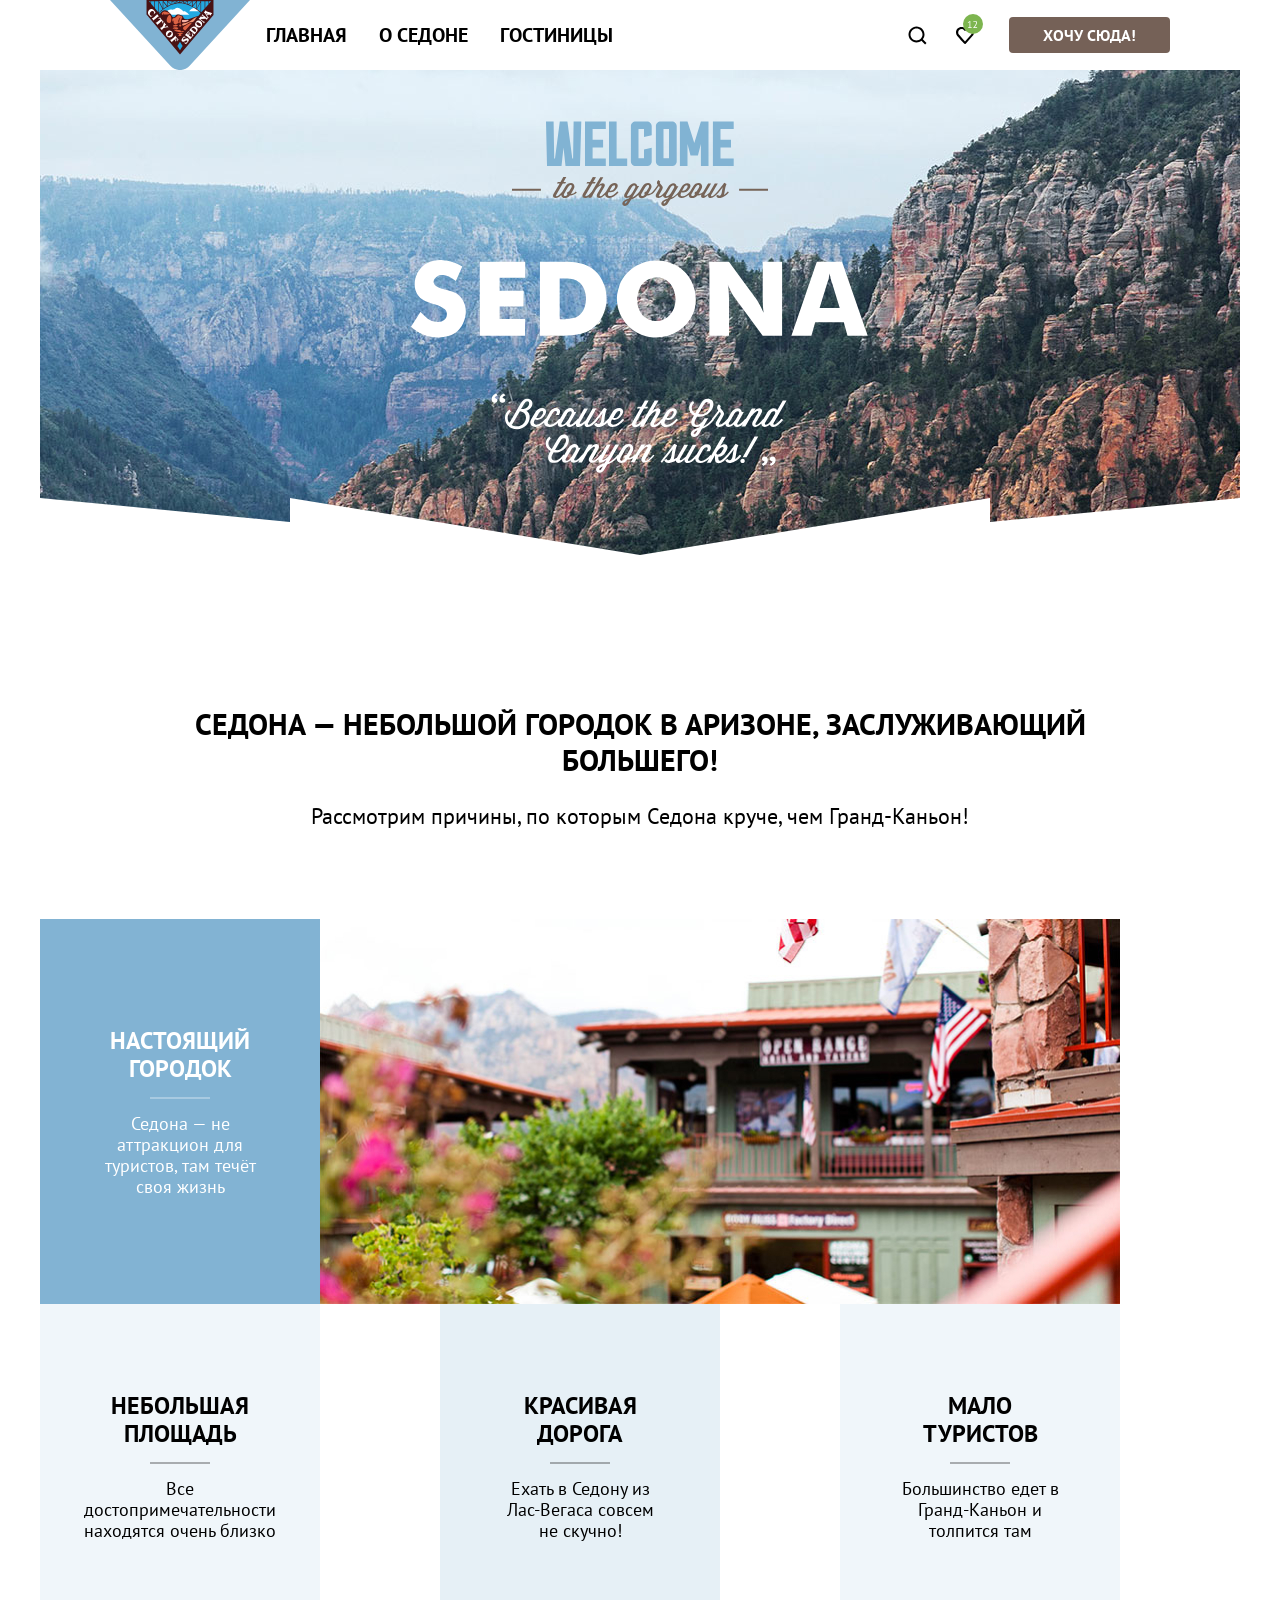
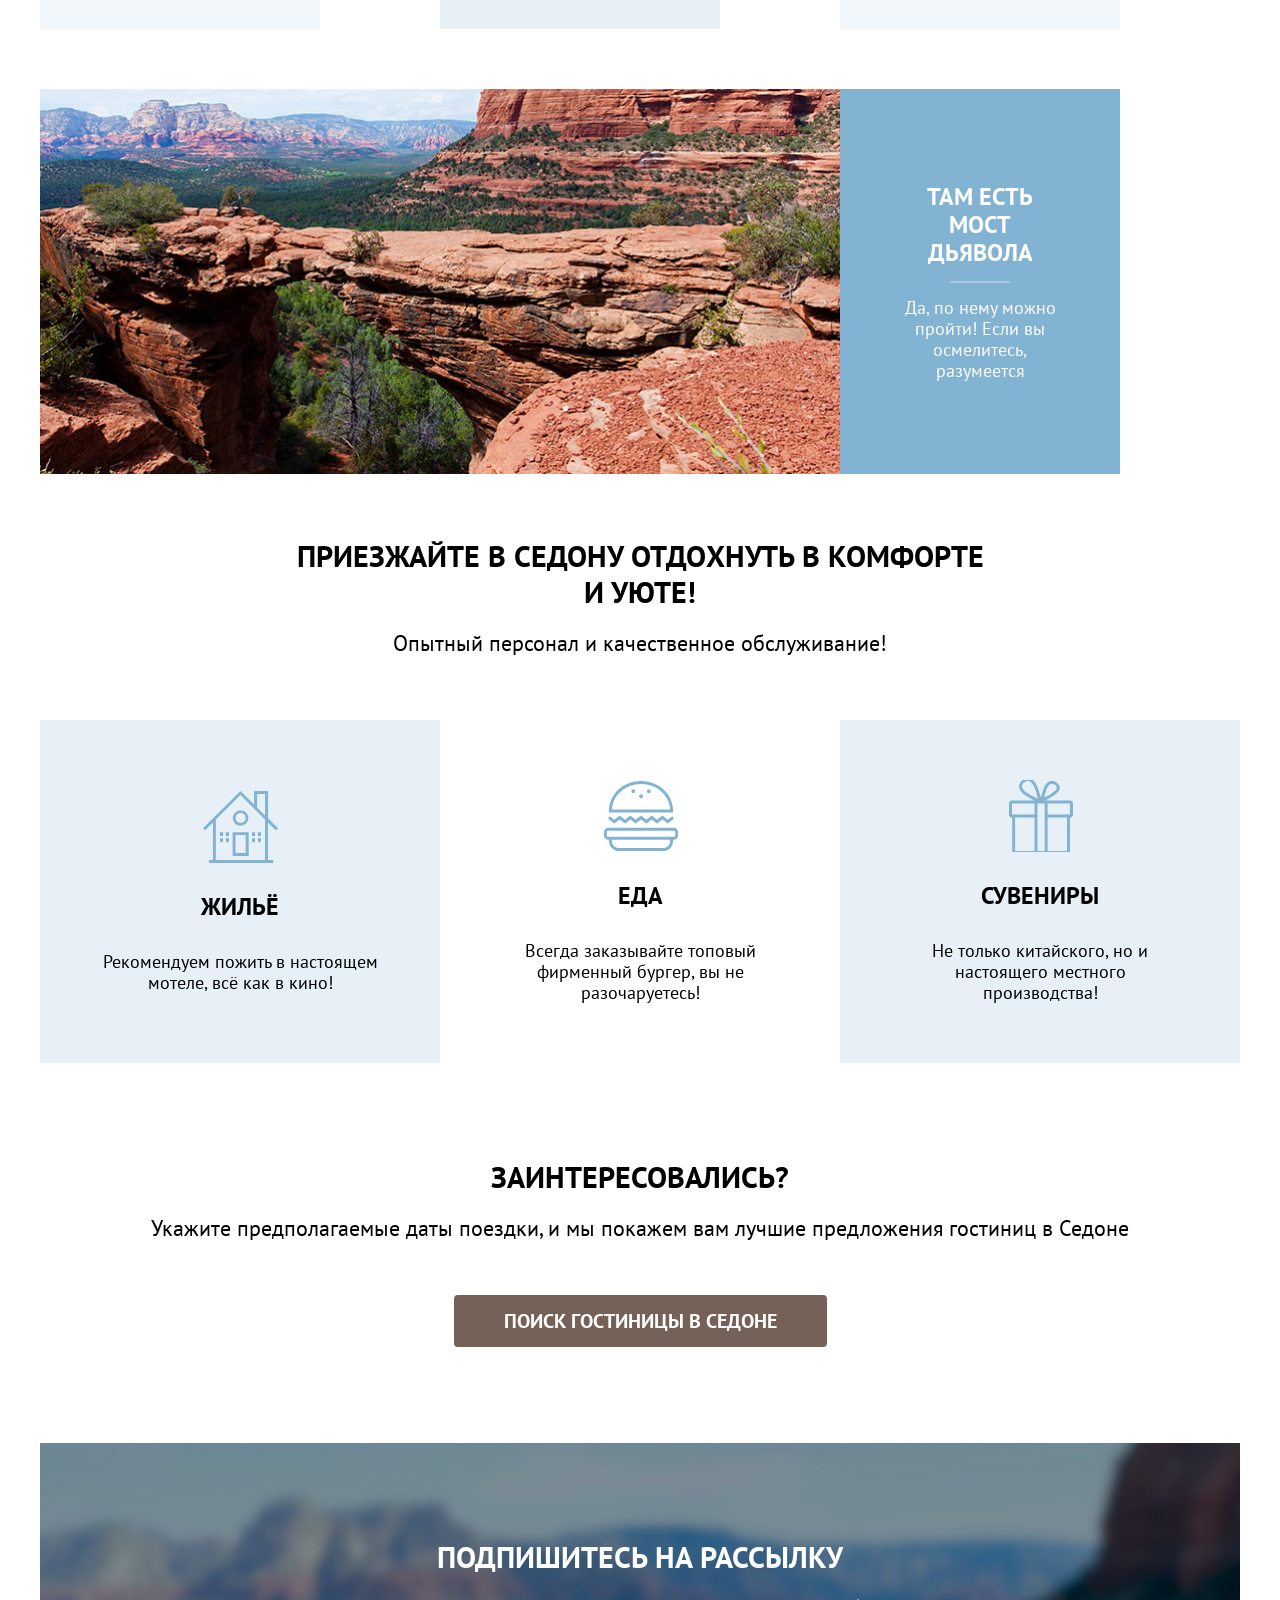
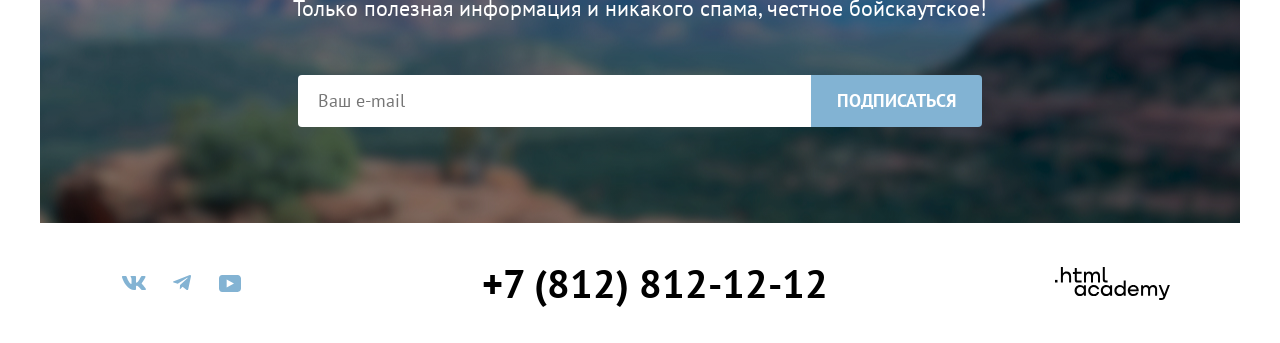
==== index.html @ a91f1eb2 "8" ====
<!DOCTYPE html>
<html lang="ru">
  <head>
    <meta charset="utf-8">
    <title>Седона — небольшой городок в Аризоне!</title>
    <link rel="stylesheet" href="styles/styles.css">
    <link rel="icon" href="favicon.ico">
  </head>

  <body>
    <header class="page-header" data-test="header">
      <a class="logo-navigation" href="index.html">
        <img class="logo"
          src="./images/logo/logo-sedona.svg"
          width="140" height="70"
          alt="Логотип города Седона">
      </a>
      <nav class="main-navigation">
        <ul class="navigation-list">
          <li class="navigation-item">
            <a class="navigation-link" href="index.html">Главная</a>
          </li>

          <li class="navigation-item">
            <a class="navigation-link" href="#">О Седоне</a>
          </li>

          <li class="navigation-item">
            <a class="navigation-link" href="catalog.html">Гостиницы</a>
          </li>
        </ul>

        <ul class="navigation-user">
          <li class="navigation-item">
            <a class="navigation-link" href="#">
              <span class="visually-hidden">Поиск</span>
            </a>
          </li>

          <li class="navigation-item">
            <a class="navigation-link" href="#">
              <span class="visually-hidden">Избранное</span>
            </a>
          </li>

          <li class="navigation-item">
            <a class="navigation-link" href="#">Хочу сюда!</a>
          </li>
        </ul>
      </nav>
    </header>

    <main class="main-hero" data-test="main">
      <section class="hero" data-test="hero">
        <div class="hero-image">
          <img class="hero-welcome" src="./images/icon/sedona-title.svg" width="458" height="352"
            alt="Добро пожаловать в великолепную Седону — потому что Гранд-Каньон отстой!">
        </div>

        <div class="hero-content">
          <h1 class="hero-title">
            Седона — небольшой городок в Аризоне, заслуживающий большего!
          </h1>

          <p class="hero-description">
            Рассмотрим причины, по которым Седона круче, чем Гранд-Каньон!
          </p>
        </div>
      </section>

      <section class="advantages" data-test="advantages">
        <h2 class="visually-hidden">Преимущества Седоны</h2>

        <ul class="advantages-list">
          <li class="advantages-item">
            <div class="advantages-container-name">
              <h3 class="advantages-title">Настоящий городок</h3>
              <p class="advantages-title-description">
                Седона — не аттракцион для туристов, там течёт своя жизнь
              </p>
            </div>

            <img class="advantages-photo" src="./images/sedona-1.jpg" width="800" height="385" alt="Улица Седоны">
          </li>

          <li class="advantages-item">
            <div class="advantages-container-comfort">
              <h3 class="advantages-title">Небольшая площадь</h3>

              <p class="advantages-comfort-description">
                Все достопримечательности находятся очень близко
              </p>
            </div>
          </li>

          <li class="advantages-item">
            <div class="advantages-container-road">
              <h3 class="advantages-title">Красивая дорога</h3>
              <p class="advantages-comfort-description">
                Ехать в Седону из Лас-Вегаса совсем не скучно!
              </p>
            </div>
          </li>

          <li class="advantages-item">
            <div class="advantages-container-comfort">
              <h3 class="advantages-title">Мало туристов</h3>
              <p class="advantages-comfort-description">
                Большинство едет в Гранд-Каньон и толпится там
              </p>
            </div>
          </li>

          <li class="advantages-item">
            <img class="advantages-photo" src="./images/sedona-2.jpg" width="800" height="385" alt="Мост дьявола">

            <div class="advantages-container-name">
              <h3 class="advantages-title">Там есть мост дьявола</h3>
              <p class="advantages-title-description">
                Да, по нему можно пройти! Если вы осмелитесь, разумеется
              </p>
            </div>
          </li>
        </ul>
      </section>

      <section class="services">
        <div class="services-description-container">
          <h2 class="services-title">
            Приезжайте в Седону отдохнуть в комфорте и уюте!
          </h2>
          <p class="services-description">
            Опытный персонал и качественное обслуживание!
          </p>
        </div>

        <ul class="services-list">
          <li>
            <h3 class="services-name">Жильё</h3>
            <p class="services-item-description">
              Рекомендуем пожить в настоящем мотеле, всё как в кино!
            </p>
          </li>
          <li>
            <h3 class="services-name">Еда</h3>
            <p class="services-item-description">
              Всегда заказывайте топовый фирменный бургер, вы не разочаруетесь!
            </p>
          </li>

          <li>
            <h3 class="services-name">Сувениры</h3>
            <p class="services-item-description">
              Не только китайского, но и настоящего местного производства!
            </p>
          </li>
        </ul>
      </section>

      <section class="search" data-test="search">
        <div class="search-container">
          <h2 class="search-title">Заинтересовались?</h2>

          <p class="search-description">
            Укажите предполагаемые даты поездки, и мы покажем вам лучшие предложения гостиниц в Седоне
          </p>
          <a class="button search-button" href="catalog.html">
            Поиск гостиницы в Седоне
          </a>
        </div>
      </section>

      <section class="subscribe" data-test="subscribe">
        <h2 class="subscribe-title">Подпишитесь на рассылку</h2>

        <p class="subscribe-description">
          Только полезная информация и никакого спама, честное бойскаутское!
        </p>

        <form class="subscribe-form"
          action="https://echo.htmlacademy.ru"
          method="post">

          <label class="visually-hidden" for="subscribe-email">Ваш e-mail</label>

          <input class="field"
            type="email"
            id="subscribe-email"
            name="subscribe-email"
            placeholder="Ваш e-mail"
            required>

          <button class="button-subscride-button" type="submit">
            Подписаться
          </button>
        </form>
      </section>
    </main>

    <footer class="page-footer" data-test="footer">
      <div class="social">
        <ul class="footer-social-list">
          <li class="footer-social-item">
            <a class="social-link" href="https://vk.com/htmlacademy">
              <span class="visually-hidden">Вконтакте</span>
            </a>
          </li>

          <li class="footer-social-item">
            <a class="social-link" href="https://t.me/htmlacademy">
              <span class="visually-hidden">Телеграм</span>
            </a>
          </li>
          <li class="footer-social-item">
            <a class="social-link" href="https://www.youtube.com/user/htmlacademyru">
              <span class="visually-hidden">Ютуб</span>
            </a>
          </li>
        </ul>
      </div>

      <div class="phone">
        <a class="footer-contacts-phone" href="tel:+78128121212">
          +7 (812) 812-12-12
        </a>
      </div>

      <div class="academy-html">
        <a href="https://htmlacademy.ru/">
          <img class="logo-academy" src="./images/logo/html-academy.svg" width="115" height="33" alt="Логотип html-academy">
        </a>
      </div>
    </footer>
  </body>
</html>
---- styles/styles.css ----
/* ============ ШРИФТЫ ============ */
@font-face {
  font-family: "PT Sans";
  src: url("../fonts/ptsans-400.woff2") format("woff2");
  font-weight: 400;
  font-style: normal;
  font-display: swap;
}

@font-face {
  font-family: "PT Sans";
  src: url("../fonts/ptsans-700.woff2") format("woff2");
  font-weight: 700;
  font-style: normal;
  font-display: swap;
}

/* ============ БАЗА ============ */
html {
  height: 100%;
}

body {
  width: 1200px;
  min-height: 100%;
  margin: 0 auto;
  font-family: "PT Sans", sans-serif;
  font-size: 22px;
  line-height: 26px;
  font-weight: 400;
  background-color: #ffffff;
  color: #000000;
}

*,
*::before,
*::after {
  box-sizing: border-box;
}

img {
  max-width: 100%;
  height: auto;
}

ul {
  margin: 0;
  padding: 0;
  list-style: none;
}

button,
select,
input {
  font: inherit;
}

.visually-hidden {
  position: absolute;
  width: 1px;
  height: 1px;
  margin: -1px;
  padding: 0;
  overflow: hidden;
  clip: rect(0 0 0 0);
  clip-path: inset(100%);
  white-space: nowrap;
  border: 0;
}

/* ============ ШАПКА ============ */
.page-header {
  display: flex;
  min-height: 64px;
  padding: 0 70px;
  align-items: center;
}

.logo-navigation {
  display: block;
  width: 140px;
  height: 70px;
  flex-shrink: 0;
  z-index: 1;
}

.logo {
  display: block;
  width: 140px;
  height: 70px;
}

.main-navigation {
  display: flex;
  flex-grow: 1;
  align-items: center;
  justify-content: space-between;
}

.navigation-list,
.navigation-user {
  display: flex;
  flex-wrap: wrap;
  align-items: center;
}

.navigation-link {
  display: block;
  padding: 20px 16px;
  color: #000000;
  font-size: 20px;
  line-height: 24px;
  font-weight: 700;
  text-decoration: none;
  text-transform: uppercase;
}

.navigation-link:hover {
  color: #756157;
}

.navigation-link:focus {
  outline: 2px solid #82b3d3;
  outline-offset: -2px;
}

.navigation-link:active {
  color: #756157;
}

.navigation-user {
  margin-left: auto;
}

.navigation-user .navigation-link {
  padding: 20px 12px;
}

.navigation-user .navigation-item:last-child .navigation-link {
  display: block;
  margin-left: 20px;
  padding: 8px 34px;
  border-radius: 4px;
  background-color: #756157;
  color: #ffffff;
  font-size: 16px;
  line-height: 20px;
  font-weight: 700;
  text-align: center;
  text-decoration: none;
  text-transform: uppercase;
}

.navigation-user .navigation-item:last-child .navigation-link:hover {
  background-color: #615048;
  color: #ffffff;
}

.navigation-user .navigation-item:last-child .navigation-link:focus {
  outline: 2px solid #82b3d3;
  outline-offset: 2px;
}

.navigation-user .navigation-item:last-child .navigation-link:active {
  background-color: #756157;
  color: #ffffff;
}

.navigation-user .navigation-item:nth-child(1) .navigation-link,
.navigation-user .navigation-item:nth-child(2) .navigation-link {
  width: 48px;
  min-height: 48px;
  padding: 12px;
  background-position: center;
  background-repeat: no-repeat;
}

.navigation-user .navigation-item:nth-child(1) .navigation-link {
  background-image: url("../images/icon/search.svg");
}

.navigation-user .navigation-item:nth-child(2) .navigation-link {
  background-image: url("../images/icon/favorites.svg");
}

.navigation-user .navigation-item:nth-child(1) .navigation-link:hover,
.navigation-user .navigation-item:nth-child(2) .navigation-link:hover {
  opacity: 0.7;
}

.navigation-user .navigation-item:nth-child(1) .navigation-link:focus,
.navigation-user .navigation-item:nth-child(2) .navigation-link:focus {
  outline: 2px solid #82b3d3;
  outline-offset: -2px;
}

/* ============ ГЛАВНАЯ — HERO ============ */
.hero {
  width: 100%;
}

.hero-image {
  min-height: 485px;
  padding-top: 51px;
  background:
    url("../images/divider.svg") bottom center / 100% auto no-repeat,
    url("../images/background/index-background.jpg") top center / 100% 485px no-repeat;
}

.hero-welcome {
  display: block;
  width: 458px;
  height: 352px;
  margin: 0 auto;
}

.hero-content {
  margin-top: 82px;
  padding: 69px 20px 90px;
  background-color: #ffffff;
  text-align: center;
}

.hero-title {
  max-width: 900px;
  margin: 0 auto 25px;
  font-size: 30px;
  line-height: 36px;
  font-weight: 700;
  text-transform: uppercase;
}

.hero-description {
  margin: 0;
}

/* ============ ПРЕИМУЩЕСТВА ============ */
.advantages-list {
  display: grid;
  grid-template-columns: repeat(3, 1fr);
}

.advantages-item {
  display: flex;
  min-height: 385px;
  flex-direction: column;
}

.advantages-item:first-child,
.advantages-item:last-child {
  grid-column: 1 / -1;
  display: flex;
  width: 100%;
  flex-direction: row;
}

.advantages-container-name,
.advantages-container-comfort,
.advantages-container-road {
  display: flex;
  width: 280px;
  min-height: 325px;
  padding: 30px 60px;
  flex-direction: column;
  align-items: center;
  justify-content: center;
  text-align: center;
}

.advantages-container-name {
  background-color: #82b3d3;
  color: #ffffff;
}

.advantages-item:nth-child(2) .advantages-container-comfort {
  background-color: #83b3d31f;
}

.advantages-item:nth-child(3) .advantages-container-road {
  background-color: #83b3d333;
}

.advantages-item:nth-child(4) .advantages-container-comfort {
  background-color: #83b3d31f;
}

.advantages-photo {
  display: block;
  width: 800px;
  height: 385px;
  object-fit: cover;
}

.advantages-title {
  position: relative;
  margin: 0 0 30px;
  font-size: 24px;
  line-height: 28px;
  font-weight: 700;
  text-transform: uppercase;
}

.advantages-title::after {
  content: "";
  position: absolute;
  left: 50%;
  bottom: -16px;
  width: 60px;
  height: 2px;
  margin-left: -30px;
  background-color: rgba(255, 255, 255, 0.3);
}

.advantages-item:nth-child(2) .advantages-title::after,
.advantages-item:nth-child(3) .advantages-title::after,
.advantages-item:nth-child(4) .advantages-title::after {
  background-color: rgba(0, 0, 0, 0.3);
}

.advantages-title-description,
.advantages-comfort-description {
  margin: 0;
  font-size: 18px;
  line-height: 21px;
}

/* ============ УСЛУГИ ============ */
.services-description-container {
  padding: 64px 20px;
  text-align: center;
}

.services-title {
  max-width: 700px;
  margin: 0 auto 20px;
  font-size: 30px;
  line-height: 36px;
  font-weight: 700;
  text-transform: uppercase;
}

.services-description {
  margin: 0;
}

.services-list {
  display: grid;
  grid-template-columns: repeat(3, 1fr);
}

.services-list > li {
  display: flex;
  min-height: 265px;
  padding: 60px;
  flex-direction: column;
  align-items: center;
  justify-content: center;
  text-align: center;
}

.services-list > li::before {
  width: 75px;
  height: 72px;
  margin-bottom: 30px;
  background-position: center;
  background-repeat: no-repeat;
  content: "";
}

.services-list > li:nth-child(1)::before {
  background-image: url("../images/icon/lodging.svg");
}

.services-list > li:nth-child(2)::before {
  background-image: url("../images/icon/food.svg");
}

.services-list > li:nth-child(3)::before {
  background-image: url("../images/icon/souvenir.svg");
}

.services-list > li:nth-child(1),
.services-list > li:nth-child(3) {
  background-color: #83b3d333;
}

.services-list > li:nth-child(2) {
  background-color: #ffffff;
}

.services-name {
  margin: 0 0 30px;
  font-size: 24px;
  line-height: 28px;
  font-weight: 700;
  text-transform: uppercase;
}

.services-item-description {
  margin: 0;
  font-size: 18px;
  line-height: 21px;
}

/* ============ ПОИСК ГОСТИНИЦЫ ============ */
.search {
  padding: 96px 20px;
  text-align: center;
}

.search-title {
  margin: 0 0 20px;
  font-size: 30px;
  line-height: 36px;
  font-weight: 700;
  text-transform: uppercase;
}

.search-description {
  margin: 0 0 54px;
}

.search-button {
  display: inline-block;
  padding: 8px 50px;
  border: 0;
  border-radius: 4px;
  background-color: #756157;
  color: #ffffff;
  font-family: "PT Sans", sans-serif;
  font-size: 20px;
  line-height: 36px;
  font-weight: 700;
  text-decoration: none;
  text-transform: uppercase;
  cursor: pointer;
}

.search-button:hover {
  background-color: #615048;
}

.search-button:focus {
  outline: 2px solid #82b3d3;
  outline-offset: 2px;
}

.search-button:active {
  background-color: #756157;
}

/* ============ ПОДПИСКА ============ */
.subscribe {
  padding: 96px 20px;
  background:
    linear-gradient(rgba(0, 0, 0, 0.2), rgba(0, 0, 0, 0.2)),
    url("../images/background/index-background-blur.jpg") center / cover no-repeat;
  color: #ffffff;
  text-align: center;
}

.subscribe-title {
  margin: 0 0 20px;
  font-size: 30px;
  line-height: 36px;
  font-weight: 700;
  text-transform: uppercase;
}

.subscribe-description {
  max-width: 700px;
  margin: 0 auto 54px;
}

.subscribe-form {
  display: flex;
  width: 684px;
  min-height: 52px;
  margin: 0 auto;
}

.field {
  width: 100%;
  min-width: 0;
  padding: 0 20px;
  border: 0;
  border-radius: 4px 0 0 4px;
  font-family: "PT Sans", sans-serif;
  font-size: 18px;
  line-height: 24px;
}

.field:focus {
  outline: 2px solid #82b3d3;
  outline-offset: -2px;
}

.button-subscride-button {
  width: 232px;
  min-height: 52px;
  padding: 0;
  border: 0;
  border-radius: 0 4px 4px 0;
  background-color: #82b3d3;
  color: #ffffff;
  font-family: "PT Sans", sans-serif;
  font-size: 18px;
  line-height: 24px;
  font-weight: 700;
  text-transform: uppercase;
  cursor: pointer;
}

.button-subscride-button:hover {
  background-color: #68a2ca;
}

.button-subscride-button:focus {
  outline: 2px solid #ffffff;
  outline-offset: -4px;
}

.button-subscride-button:active {
  background-color: #82b3d3;
}

/* ============ ФУТЕР ============ */
.page-footer {
  display: flex;
  min-height: 120px;
  padding: 40px 70px;
  align-items: center;
  justify-content: space-between;
}

.footer-social-list {
  display: flex;
  flex-wrap: wrap;
  align-items: center;
}

.footer-social-list a {
  display: flex;
  width: 48px;
  height: 40px;
  align-items: center;
  justify-content: center;
  background-position: center;
  background-repeat: no-repeat;
}

.footer-social-list a:hover {
  opacity: 0.7;
}

.footer-social-list a:focus {
  outline: 2px solid #82b3d3;
  outline-offset: -2px;
}

.footer-social-item:nth-child(1) a {
  background-image: url("../images/icon-social/social-vk.svg");
}

.footer-social-item:nth-child(2) a {
  background-image: url("../images/icon-social/social-telegram.svg");
}

.footer-social-item:nth-child(3) a {
  background-image: url("../images/icon-social/social-youtube.svg");
}

.footer-contacts-phone {
  display: block;
  color: #000000;
  font-size: 40px;
  line-height: 40px;
  font-weight: 700;
  text-decoration: none;
}

.footer-contacts-phone:hover {
  color: #756157;
}

.footer-contacts-phone:focus {
  outline: 2px solid #82b3d3;
  outline-offset: 2px;
}

.logo-academy {
  display: block;
  width: 115px;
  height: auto;
}

/* ============ СТРАНИЦА КАТАЛОГА ============ */
.main-inner {
  width: 100%;
}

/* --- ФИЛЬТР --- */
.filter {
  padding: 35px 70px 70px;
  background:
    linear-gradient(rgba(0, 0, 0, 0.2), rgba(0, 0, 0, 0.2)),
    url("../images/background/catalog-background.jpg") center / cover no-repeat;
  color: #ffffff;
}

.filter-title {
  margin: 0 0 8px;
  font-size: 60px;
  line-height: 78px;
  font-weight: 700;
}

/* --- ХЛЕБНЫЕ КРОШКИ --- */
.breadcrooms-list {
  display: flex;
  flex-wrap: wrap;
  align-items: center;
  margin-bottom: 40px;
}

.breadcrooms-list li {
  display: flex;
  align-items: center;
}

.breadcrooms-list a,
.breadcrooms-list span {
  display: block;
  color: #ffffff;
  font-size: 16px;
  line-height: 20px;
  text-decoration: none;
}

.breadcrooms-list li:first-child a {
  width: 12px;
  height: 12px;
  margin-right: 5px;
  background: url("../images/icon/home-icon.svg") center / 12px 12px no-repeat;
}

.breadcrooms-list li:first-child a:hover {
  opacity: 0.7;
}

.breadcrooms-list li:not(:last-child)::after {
  content: "";
  display: inline-block;
  width: 6px;
  height: 10px;
  margin: 0 5px;
  background: url("../images/icon/right-arrow.svg") center / 6px 10px no-repeat;
}

/* --- ФОРМА ФИЛЬТРА --- */
.filter-container {
  display: flex;
}

.filter-form {
  position: relative;
  display: flex;
  width: 100%;
  flex-wrap: wrap;
  align-items: flex-start;
  gap: 70px;
}

.filter-group {
  min-width: 150px;
  margin: 0;
  padding: 0;
  border: 0;
}

.filter-group legend {
  margin-bottom: 20px;
  font-size: 20px;
  line-height: 24px;
  font-weight: 700;
}

.filter-group label {
  display: block;
  margin-bottom: 16px;
  font-size: 18px;
  line-height: 23px;
  cursor: pointer;
}

.filter-group input[type="checkbox"] {
  appearance: none;
  -webkit-appearance: none;
  width: 20px;
  height: 20px;
  margin: 0 10px 0 0;
  border: 2px solid #ffffff;
  border-radius: 4px;
  background-color: transparent;
  vertical-align: middle;
  cursor: pointer;
}

.filter-group input[type="checkbox"]:hover {
  border-color: #83b3d3;
}

.filter-group input[type="checkbox"]:focus {
  outline: 2px solid #83b3d3;
  outline-offset: 2px;
}

.filter-group input[type="checkbox"]:checked {
  background-color: #ffffff;
}

.filter-group input[type="checkbox"]:checked::before {
  content: "";
  display: block;
  width: 12px;
  height: 10px;
  margin: 3px auto 0;
  background: url("../images/icon/check.svg") center / contain no-repeat;
}

.filter-group input[type="radio"] {
  appearance: none;
  -webkit-appearance: none;
  width: 20px;
  height: 20px;
  margin: 0 10px 0 0;
  border: 2px solid #ffffff;
  border-radius: 50%;
  background-color: transparent;
  vertical-align: middle;
  cursor: pointer;
}

.filter-group input[type="radio"]:hover {
  border-color: #83b3d3;
}

.filter-group input[type="radio"]:focus {
  outline: 2px solid #83b3d3;
  outline-offset: 2px;
}

.filter-group input[type="radio"]:checked {
  background-color: #ffffff;
  box-shadow: inset 0 0 0 4px #ffffff, inset 0 0 0 10px #3f5e72;
}

/* --- БЛОК ЦЕНЫ --- */
.right-filter-container {
  margin-left: auto;
}

.price-filtr {
  min-width: 288px;
  margin: 0;
  padding: 0;
  border: 0;
}

/* --- КНОПКИ ФИЛЬТРА --- */
.catalog-filter-button {
  position: absolute;
  right: 0;
  bottom: 36px;
  padding: 8px 34px;
  border: 0;
  border-radius: 4px;
  background-color: #82b3d3;
  color: #ffffff;
  font-family: "PT Sans", sans-serif;
  font-size: 16px;
  line-height: 20px;
  font-weight: 700;
  text-transform: uppercase;
  cursor: pointer;
}

.catalog-filter-button:hover {
  background-color: #68a2ca;
}

.catalog-filter-button:focus {
  outline: 2px solid #ffffff;
  outline-offset: -4px;
}

.catalog-filter-reset {
  position: absolute;
  right: 0;
  bottom: 0;
  padding: 8px 34px;
  border: 0;
  background-color: transparent;
  color: #ffffff;
  font-family: "PT Sans", sans-serif;
  font-size: 16px;
  line-height: 20px;
  font-weight: 700;
  text-transform: uppercase;
  cursor: pointer;
}

.catalog-filter-reset:hover {
  opacity: 0.7;
}

.catalog-filter-reset:focus {
  outline: 2px solid #ffffff;
  outline-offset: 2px;
}

/* --- СПИСОК ОТЕЛЕЙ --- */
.catalog {
  display: flex;
  padding: 50px 70px 60px;
  flex-direction: column;
}

.catalog-toolbar {
  display: flex;
  justify-content: space-between;
  align-items: center;
  gap: 20px;
  margin-bottom: 40px;
}

.catalog-title {
  margin: 0;
  font-size: 30px;
  line-height: 36px;
  font-weight: 700;
  text-transform: uppercase;
}

.select-control {
  width: 292px;
  min-height: 49px;
  margin: 0;
  padding: 0 20px;
  font-family: "PT Sans", sans-serif;
  font-size: 18px;
}

.select-control:focus {
  outline: 2px solid #82b3d3;
  outline-offset: 2px;
}
.view-buttons {
  display: flex;
  gap: 8px;
}


.view-button {
  width: 48px;
  height: 48px;
  border: 2px solid #e5e5e5;
  background-color: #ffffff;
  background-position: center;
  background-repeat: no-repeat;
  cursor: pointer;
}

.view-button:hover {
  border-color: #82b3d3;
}


.view-button:focus {
  outline: 2px solid #82b3d3;
  outline-offset: 2px;
}

.view-button:active {
  border-color: #000000;
}

.catalog-toolbar .view-button:nth-of-type(1) {
  background-image: url("../images/icon/tile-icon.svg");
}

.catalog-toolbar .view-button:nth-of-type(2) {
  background-image: url("../images/icon/slideshow-icon.svg");
}

.catalog-toolbar .view-button:nth-of-type(3) {
  background-image: url("../images/icon/list-icon.svg");
}

/* --- ГАЛЕРЕЯ ОТЕЛЕЙ --- */
.hotels-gallery {
  width: 100%;
  margin-top: 40px;
}

.hotel-list {
  display: grid;
  grid-template-columns: repeat(3, 1fr);
  gap: 20px;
}

.hotel-card-item {
  display: flex;
  min-height: 438px;
}

.hotel-card {
  display: flex;
  width: 100%;
  max-width: 300px;
  flex-direction: column;
  overflow: hidden;
}

.hotel-image {
  display: block;
  width: 300px;
  height: 212px;
  margin-bottom: 16px;
  object-fit: cover;
}

.hotel-card-title {
  margin: 0 0 16px;
  font-size: 24px;
  line-height: 28px;
  font-weight: 700;
}

/* Тип и цена — в одну строку */
.hotel-card-info {
  display: flex;
  justify-content: space-between;
  margin-bottom: 16px;
  font-size: 18px;
  line-height: 21px;
}

.hotel-card-info p {
  margin: 0;
}

/* Кнопки — в одну строку */
.hotel-card-actions {
  display: flex;
  justify-content: space-between;
  gap: 8px;
  margin-bottom: 16px;
}

.hotel-card-actions .button {
  display: flex;
  width: 140px;
  height: 36px;
  padding: 0;
  align-items: center;
  justify-content: center;
  border: 0;
  border-radius: 4px;
  font-family: "PT Sans", sans-serif;
  font-size: 16px;
  line-height: 20px;
  font-weight: 700;
  text-align: center;
  text-decoration: none;
  text-transform: uppercase;
  cursor: pointer;
}

.button-details {
  background-color: #756157;
  color: #ffffff;
}

.button-details:hover {
  background-color: #615048;
}

.button-details:focus {
  outline: 2px solid #82b3d3;
  outline-offset: 2px;
}

.button-favorites {
  background-color: #82b3d3;
  color: #ffffff;
}

.button-favorites:hover {
  background-color: #68a2ca;
}

.button-favorites:focus {
  outline: 2px solid #756157;
  outline-offset: 2px;
}

/* Зелёная кнопка "В избранном" */
.button-favorites--active {
  background-color: #7db54f;
  color: #ffffff;
}

.button-favorites--active:hover {
  background-color: #6c9a44;
}

/* Звёзды и рейтинг — в одну строку */
.hotel-card-rating {
  display: flex;
  justify-content: space-between;
  align-items: center;
  gap: 40px;
}

.hotel-card-stars {
  height: 17px;
  background: url("../images/icon/stars-icon.svg") repeat-x left center / 18px 17px;
}

.hotel-card-stars--4 { width: 72px; }
.hotel-card-stars--3 { width: 54px; }
.hotel-card-stars--2 { width: 36px; }

.rating-text {
  display: flex;
  width: 140px;
  min-height: 36px;
  margin: 0 0 0 auto;
  padding: 0;
  align-items: center;
  justify-content: center;
  background-color: #f2f2f2;
  border-radius: 4px;
  font-size: 16px;
  line-height: 20px;
  font-weight: 400;
  text-align: center;
}

/* --- ПАГИНАЦИЯ --- */
.pagination {
  margin-top: 40px;
}

.pagination-list {
  display: flex;
  grid-template-columns: repeat(6, 60px);
  gap: 8px;
}

.pagination a,
.pagination span {
  display: flex;
  width: 60px;
  height: 60px;
  align-items: center;
  justify-content: center;
  border-radius: 4px;
  font-size: 20px;
  font-weight: 700;
  text-decoration: none;
}

.pagination a {
  background-color: #82b3d3;
  color: #ffffff;
}

.pagination a:hover {
  background-color: #68a2ca;
}

.pagination a:focus {
  outline: 2px solid #756157;
  outline-offset: 2px;
}

.pagination a:active {
  background-color: #82b3d3;
}

.pagination-current {
  background-color: #f2f2f2;
  color: #000000;
}

.pagination-dots {
  background-color: transparent;
  color: #000000;
}
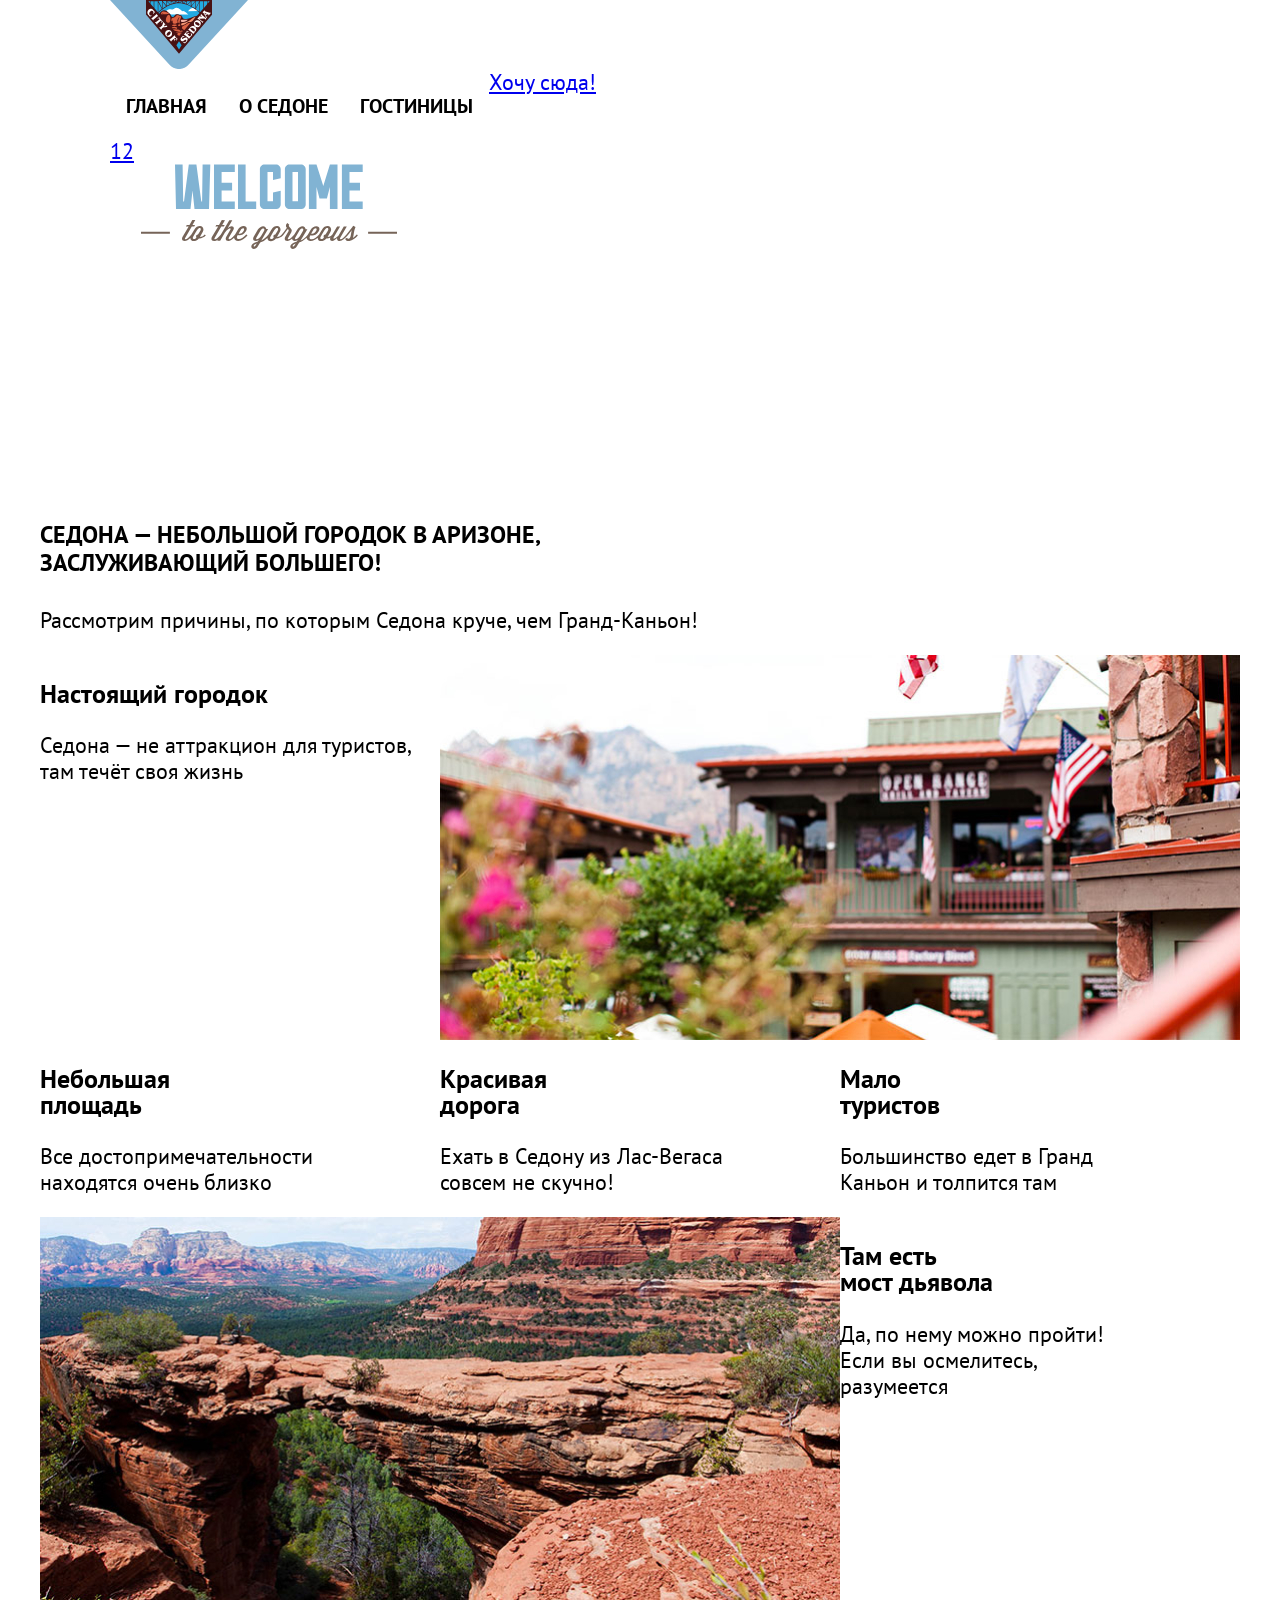
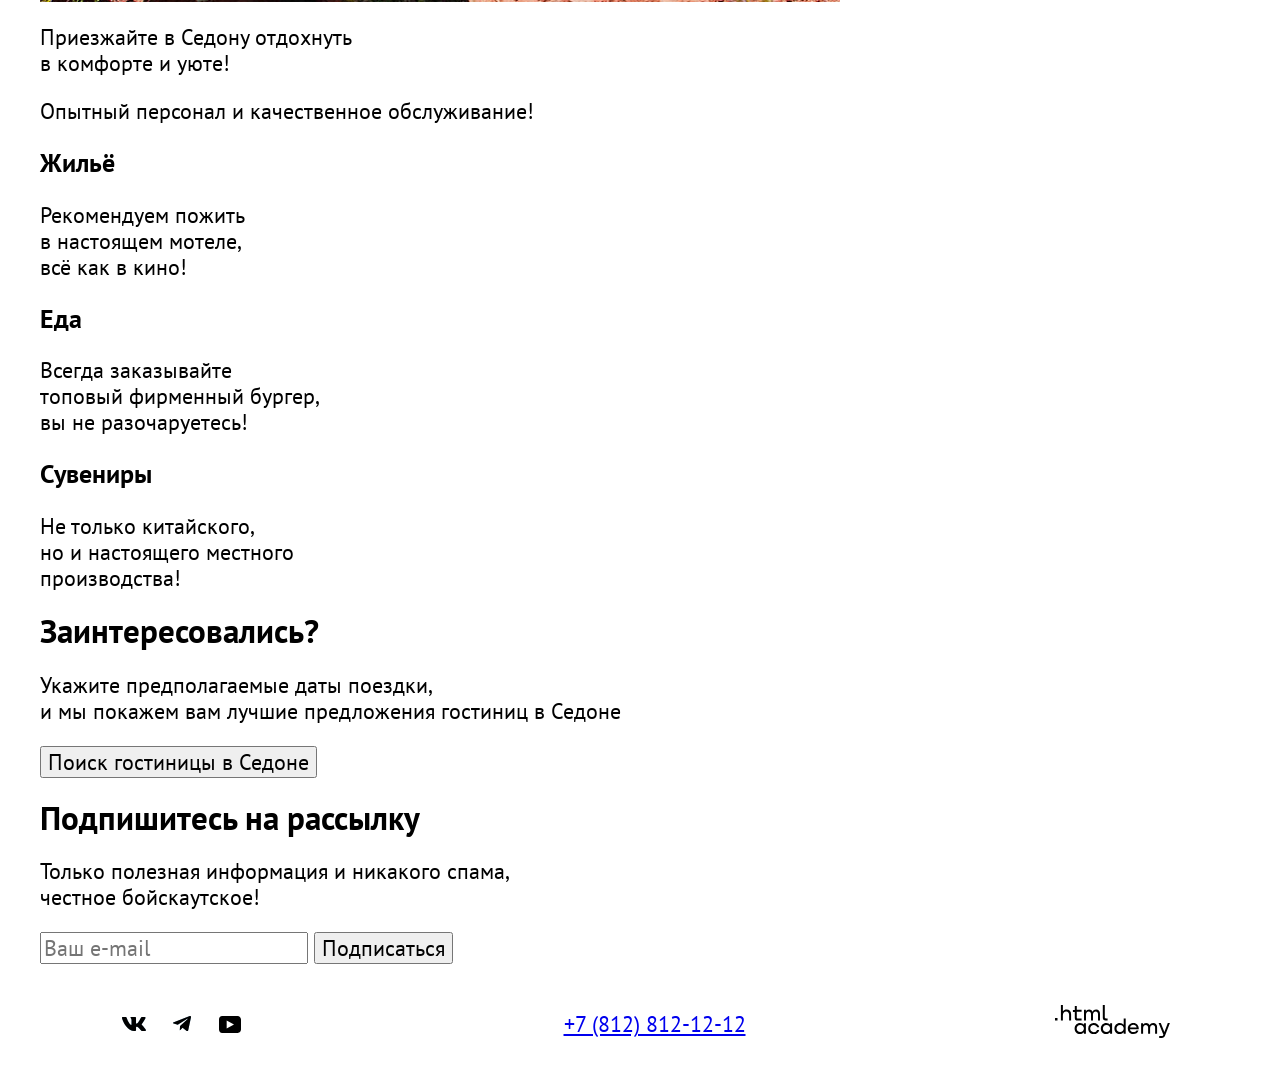
==== commit 43bed030: "Попапы, слайдеры, формы" ====
--- a/index.html
+++ b/index.html
@@ -1,235 +1,256 @@
 <!DOCTYPE html>
 <html lang="ru">
+
   <head>
     <meta charset="utf-8">
-    <title>Седона — небольшой городок в Аризоне!</title>
-    <link rel="stylesheet" href="styles/styles.css">
-    <link rel="icon" href="favicon.ico">
+    <title>HTML Academy: Седона</title>
+    <link rel="stylesheet" href="./styles/styles.css">
+    <link rel="icon" href="favicon.ico" sizes="32x32">
+    <link rel="icon" href="images/favicon.png" type="image/png">
   </head>
 
   <body>
-    <header class="page-header" data-test="header">
-      <a class="logo-navigation" href="index.html">
-        <img class="logo"
-          src="./images/logo/logo-sedona.svg"
-          width="140" height="70"
-          alt="Логотип города Седона">
-      </a>
-      <nav class="main-navigation">
-        <ul class="navigation-list">
-          <li class="navigation-item">
-            <a class="navigation-link" href="index.html">Главная</a>
-          </li>
-
-          <li class="navigation-item">
-            <a class="navigation-link" href="#">О Седоне</a>
-          </li>
-
-          <li class="navigation-item">
-            <a class="navigation-link" href="catalog.html">Гостиницы</a>
-          </li>
-        </ul>
-
-        <ul class="navigation-user">
-          <li class="navigation-item">
-            <a class="navigation-link" href="#">
-              <span class="visually-hidden">Поиск</span>
-            </a>
-          </li>
-
-          <li class="navigation-item">
-            <a class="navigation-link" href="#">
-              <span class="visually-hidden">Избранное</span>
-            </a>
-          </li>
-
-          <li class="navigation-item">
-            <a class="navigation-link" href="#">Хочу сюда!</a>
-          </li>
-        </ul>
-      </nav>
-    </header>
-
-    <main class="main-hero" data-test="main">
-      <section class="hero" data-test="hero">
-        <div class="hero-image">
-          <img class="hero-welcome" src="./images/icon/sedona-title.svg" width="458" height="352"
-            alt="Добро пожаловать в великолепную Седону — потому что Гранд-Каньон отстой!">
-        </div>
-
-        <div class="hero-content">
-          <h1 class="hero-title">
-            Седона — небольшой городок в Аризоне, заслуживающий большего!
-          </h1>
-
-          <p class="hero-description">
-            Рассмотрим причины, по которым Седона круче, чем Гранд-Каньон!
-          </p>
-        </div>
-      </section>
-
-      <section class="advantages" data-test="advantages">
-        <h2 class="visually-hidden">Преимущества Седоны</h2>
-
-        <ul class="advantages-list">
-          <li class="advantages-item">
-            <div class="advantages-container-name">
-              <h3 class="advantages-title">Настоящий городок</h3>
-              <p class="advantages-title-description">
-                Седона — не аттракцион для туристов, там течёт своя жизнь
-              </p>
-            </div>
-
-            <img class="advantages-photo" src="./images/sedona-1.jpg" width="800" height="385" alt="Улица Седоны">
-          </li>
-
-          <li class="advantages-item">
-            <div class="advantages-container-comfort">
-              <h3 class="advantages-title">Небольшая площадь</h3>
-
-              <p class="advantages-comfort-description">
-                Все достопримечательности находятся очень близко
-              </p>
-            </div>
-          </li>
-
-          <li class="advantages-item">
-            <div class="advantages-container-road">
-              <h3 class="advantages-title">Красивая дорога</h3>
-              <p class="advantages-comfort-description">
-                Ехать в Седону из Лас-Вегаса совсем не скучно!
-              </p>
-            </div>
-          </li>
-
-          <li class="advantages-item">
-            <div class="advantages-container-comfort">
-              <h3 class="advantages-title">Мало туристов</h3>
-              <p class="advantages-comfort-description">
-                Большинство едет в Гранд-Каньон и толпится там
-              </p>
-            </div>
-          </li>
-
-          <li class="advantages-item">
-            <img class="advantages-photo" src="./images/sedona-2.jpg" width="800" height="385" alt="Мост дьявола">
-
-            <div class="advantages-container-name">
-              <h3 class="advantages-title">Там есть мост дьявола</h3>
-              <p class="advantages-title-description">
-                Да, по нему можно пройти! Если вы осмелитесь, разумеется
-              </p>
-            </div>
-          </li>
-        </ul>
-      </section>
-
-      <section class="services">
-        <div class="services-description-container">
-          <h2 class="services-title">
-            Приезжайте в Седону отдохнуть в комфорте и уюте!
-          </h2>
-          <p class="services-description">
-            Опытный персонал и качественное обслуживание!
-          </p>
-        </div>
-
-        <ul class="services-list">
-          <li>
-            <h3 class="services-name">Жильё</h3>
-            <p class="services-item-description">
-              Рекомендуем пожить в настоящем мотеле, всё как в кино!
-            </p>
-          </li>
-          <li>
-            <h3 class="services-name">Еда</h3>
-            <p class="services-item-description">
-              Всегда заказывайте топовый фирменный бургер, вы не разочаруетесь!
-            </p>
-          </li>
-
-          <li>
-            <h3 class="services-name">Сувениры</h3>
-            <p class="services-item-description">
-              Не только китайского, но и настоящего местного производства!
-            </p>
-          </li>
-        </ul>
-      </section>
-
-      <section class="search" data-test="search">
-        <div class="search-container">
-          <h2 class="search-title">Заинтересовались?</h2>
-
-          <p class="search-description">
-            Укажите предполагаемые даты поездки, и мы покажем вам лучшие предложения гостиниц в Седоне
-          </p>
-          <a class="button search-button" href="catalog.html">
-            Поиск гостиницы в Седоне
+
+    <div class="page-container">
+      <header class="page-header coll">
+        <nav class="navigation">
+          <a class="header-logo" href="index.html">
+            <img class="header-logo-pic" src="images/logo/logo-sedona.svg" alt="Логотип Седона" width="138" height="64">
           </a>
-        </div>
-      </section>
-
-      <section class="subscribe" data-test="subscribe">
-        <h2 class="subscribe-title">Подпишитесь на рассылку</h2>
-
-        <p class="subscribe-description">
-          Только полезная информация и никакого спама, честное бойскаутское!
-        </p>
-
-        <form class="subscribe-form"
-          action="https://echo.htmlacademy.ru"
-          method="post">
-
-          <label class="visually-hidden" for="subscribe-email">Ваш e-mail</label>
-
-          <input class="field"
-            type="email"
-            id="subscribe-email"
-            name="subscribe-email"
-            placeholder="Ваш e-mail"
-            required>
-
-          <button class="button-subscride-button" type="submit">
-            Подписаться
-          </button>
-        </form>
-      </section>
-    </main>
-
-    <footer class="page-footer" data-test="footer">
-      <div class="social">
+
+          <ul class="navigation-list">
+            <li class="navigation-item">
+              <a class="navigation-link navigation-link-after" href="index.html">Главная</a>
+            </li>
+            <li class="navigation-item">
+              <a class="navigation-link" href="#">О Седоне</a>
+            </li>
+            <li class="navigation-item">
+              <a class="navigation-link" href="catalog.html">Гостиницы</a>
+            </li>
+          </ul>
+
+          <ul class="navigation-list navigation-user">
+            <li>
+              <a class="nav navigation-item-search" href="#">
+                <span class="visually-hidden">Поиск</span>
+              </a>
+            </li>
+            <li>
+              <a class="nav navigation-item-favorite" href="#">
+                <span class="navigation-number">12</span>
+                <span class="visually-hidden">Избранное</span>
+                <span class="visually-hidden">отелей</span>
+              </a>
+            </li>
+          </ul>
+        </nav>
+
+        <a class="navigation-button" href="#">Хочу сюда!</a>
+      </header>
+
+      <main class="main-index main-container">
+        <section class="sedona-city">
+          <h1 class="visually-hidden">Сайт города Седона</h1>
+          <img class="background-text" src="images/icon/sedona-title.svg" width="458" height="352"
+            alt="Welcome to the gorgeous Sedona, because the Grand Canyon sucks!">
+        </section>
+
+        <section class="advantages">
+          <h2 class="visually-hidden">Преимущества</h2>
+          <p class="advantages-title">Седона — небольшой городок в Аризоне,<br>
+            заслуживающий большего!</p>
+          <p class="advantages-text">Рассмотрим причины, по которым Седона круче, чем Гранд-Каньон!</p>
+
+          <ul class="advantages-list">
+            <li class="advantages-item">
+              <div class="advantages-wrapper">
+                <h3 class="advantages-title-sedona">Настоящий городок</h3>
+                <p class="advantages-description-title">Седона — не аттракцион для туристов, там течёт своя жизнь</p>
+              </div>
+              <img class="advantages-picture" src="images/sedona-1.jpg" width="800" height="385"
+                alt="часть города Седона">
+            </li>
+
+            <li class="advantages-item-sedona">
+              <h3 class="advantages-sedona">Небольшая <br> площадь</h3>
+              <p class="advantages-description">Все достопримечательности<br>находятся очень близко</p>
+            </li>
+
+            <li class="advantages-item-sedona">
+              <h3 class="advantages-sedona">Красивая<br>дорога</h3>
+              <p class="advantages-description">Ехать в Седону из Лас-Вегаса<br>совсем не скучно!</p>
+            </li>
+
+            <li class="advantages-item-sedona">
+              <h3 class="advantages-sedona">Мало<br>туристов</h3>
+              <p class="advantages-description">Большинство едет в Гранд<br>Каньон и толпится там</p>
+            </li>
+
+            <li class="advantages-item">
+              <img class="advantages-picture" src="images/sedona-2.jpg" alt="фото каньона" width="800" height="385">
+
+              <div class="advantages-wrapper">
+                <h3 class="advantages-title-sedona">Там есть<br>мост дьявола</h3>
+                <p class="advantages-description-title">Да, по нему можно пройти!<br>Если вы осмелитесь,<br>разумеется</p>
+              </div>
+            </li>
+          </ul>
+        </section>
+
+        <section class="service">
+          <h2 class="visually-hidden">Сервис в Седоне</h2>
+          <p class="title-call">Приезжайте в Седону отдохнуть<br>в комфорте и уюте!</p>
+          <p class="description-call">Опытный персонал и качественное обслуживание!</p>
+
+          <ul class="recommend-list">
+            <li class="recommend-item recommend-home">
+              <h3 class="recommend-item-list">Жильё</h3>
+              <p class="recommend-list-list">Рекомендуем пожить<br>в настоящем мотеле,<br>всё как в кино!</p>
+            </li>
+            <li class="recommend-item recommend-food">
+              <h3 class="recommend-item-list">Еда</h3>
+              <p class="recommend-list-list">Всегда заказывайте<br>топовый фирменный бургер,<br> вы не разочаруетесь!</p>
+            </li>
+            <li class="recommend-item recommend-gift">
+              <h3 class="recommend-item-list">Сувениры</h3>
+              <p class="recommend-list-list">Не только китайского,<br> но и настоящего местного<br> производства!</p>
+            </li>
+          </ul>
+        </section>
+
+        <section class="interested coll">
+          <h2 class="interested-title">Заинтересовались?</h2>
+          <p class="interested-text">Укажите предполагаемые даты поездки,<br>и мы покажем вам лучшие предложения
+            гостиниц в Седоне</p>
+          <button class="button button-search" type="button" onclick="window.modal.showModal()">Поиск гостиницы в
+            Седоне</button>
+        </section>
+
+        <section class="section-mail section-mail-index">
+          <h2 class="mail-title">Подпишитесь на рассылку</h2>
+          <p class="mail-text mail-text-index">Только полезная информация и никакого спама,<br>честное бойскаутское!</p>
+          <form class="subscribe-mail" action="https://echo.htmlacademy.ru/" method="post">
+            <label class="visually-hidden" for="newsletter-email">Введите ваш e-mail</label>
+            <input class="field-email" placeholder="Ваш e-mail" type="email" name="newsletter-email"
+              id="newsletter-email" required>
+            <button class="button newsletter-button" type="submit">Подписаться</button>
+          </form>
+        </section>
+      </main>
+
+      <footer class="page-footer coll">
         <ul class="footer-social-list">
           <li class="footer-social-item">
-            <a class="social-link" href="https://vk.com/htmlacademy">
-              <span class="visually-hidden">Вконтакте</span>
-            </a>
-          </li>
-
-          <li class="footer-social-item">
-            <a class="social-link" href="https://t.me/htmlacademy">
-              <span class="visually-hidden">Телеграм</span>
+            <a class="social-footer social-footer-vk" href="https://vk.com/htmlacademy">
+              <svg xmlns="http://www.w3.org/2000/svg" width="24" height="14" viewBox="0 0 24 14">
+                <path fill-rule="evenodd"
+                  d="M23.45.95c.17-.55 0-.95-.8-.95h-2.62c-.67 0-.98.35-1.14.73 0 0-1.34 3.2-3.23 5.27-.61.6-.89.8-1.22.8-.17 0-.42-.2-.42-.74V.95c0-.66-.18-.95-.74-.95H9.15c-.42 0-.67.3-.67.6 0 .61.95.76 1.05 2.5v3.8c0 .84-.16.99-.5.99-.88 0-3.05-3.21-4.33-6.89-.25-.71-.5-1-1.17-1H.9C.15 0 0 .35 0 .73c0 .68.89 4.07 4.14 8.55C6.32 12.34 9.38 14 12.16 14c1.67 0 1.88-.37 1.88-1v-2.32c0-.73.16-.88.69-.88.38 0 1.05.2 2.61 1.67C19.11 13.22 19.4 14 20.41 14h2.62c.75 0 1.13-.37.91-1.1-.24-.72-1.09-1.77-2.21-3.02-.62-.7-1.53-1.47-1.81-1.86-.4-.49-.28-.7 0-1.14 0 0 3.2-4.43 3.53-5.93"
+                  clip-rule="evenodd" />
+              </svg>
+              <span class="visually-hidden">Мы вконтакте</span>
             </a>
           </li>
           <li class="footer-social-item">
-            <a class="social-link" href="https://www.youtube.com/user/htmlacademyru">
-              <span class="visually-hidden">Ютуб</span>
+            <a class="social-footer social-footer-tg" href=" https://t.me/htmlacademy">
+              <svg xmlns="http://www.w3.org/2000/svg" width="18" height="16" viewBox="0 0 18 16">
+                <path
+                  d="M16.79.1.84 6.25c-1.09.43-1.08 1.04-.2 1.31l4.1 1.28 9.47-5.98c.44-.27.85-.12.52.18L7.05 9.96l-.28 4.22c.41 0 .6-.19.83-.41l1.99-1.93 4.13 3.05c.77.42 1.31.2 1.5-.7l2.72-12.8c.28-1.12-.43-1.62-1.16-1.3" />
+              </svg>
+              <span class="visually-hidden">Мы в телеграм</span>
+            </a>
+          </li>
+          <li class="footer-social_item">
+            <a class="social-footer social-footer-yt" href=" https://www.youtube.com/channel/UChUxTMjJGo-JDRY8pNTGL2g">
+              <svg xmlns="http://www.w3.org/2000/svg" width="22" height="17" viewBox="0 0 22 17">
+                <path
+                  d="M18.6 0H3.18C1.31 0 0 1.6 0 3.4v10.1C0 15.4 1.31 17 3.17 17h15.66c1.64 0 3.17-1.6 3.17-3.4V3.4C21.78 1.6 20.47 0 18.6 0M7.67 12.54V4.46L15 8.5z" />
+              </svg>
+              <span class="visually-hidden">Мы на Ютуб</span>
             </a>
           </li>
         </ul>
+
+        <a class="phone-number" href="tel:+78128121212">+7 (812) 812-12-12</a>
+
+        <a class="page-footer-link" href="https://htmlacademy.ru/intensive/htmlcss">
+          <svg xmlns="http://www.w3.org/2000/svg" width="115" height="33" fill="none" viewBox="0 0 115 33">
+            <path fill="#000"
+              d="M0 12.9v2.6h2.5v-2.6zM11.6 4.5c-1.6 0-2.8.7-3.6 1.7h-.1V0h-2v15.5h2v-5.3c0-2.1 1.3-3.6 3.3-3.6 1.8 0 2.9 1.4 2.9 3.2v5.7h2V9.4c.1-3-1.8-4.9-4.5-4.9M26.6 4.8h-4.8V1.1h-2v3.8h-1.9v2h1.9v6c0 1.7 1 2.7 2.7 2.7h4.1v-2h-3.7c-.7 0-1.1-.4-1.1-1.1V6.8h4.8zM41.1 4.6c-1.6 0-2.9.8-3.5 2.1h-.1c-.6-1.2-1.8-2.1-3.4-2.1-1.4 0-2.5.8-3.1 1.8h-.1V4.8H29v10.6h2V10c0-2 1-3.5 2.6-3.5 1.5 0 2.4 1 2.4 2.6v6.3h2V9.8c0-2.4 1.4-3.3 2.6-3.3 1.5 0 2.4 1 2.4 2.6v6.3h2V8.9c.1-2.5-1.4-4.3-3.9-4.3M47.8 12.7c0 1.7 1 2.7 2.8 2.7h2v-2h-1.7c-.7 0-1.1-.4-1.1-1.1V0h-2zM28.9 19.7c-.9-1.1-2.2-1.8-3.9-1.8-3.1 0-5.4 2.3-5.4 5.6s2.3 5.6 5.4 5.6c1.8 0 3-.8 3.8-1.9h.1v1.6h2V18.2h-2zm-3.6 7.4c-2.2 0-3.6-1.6-3.6-3.6s1.4-3.6 3.6-3.6 3.6 1.6 3.6 3.6c0 1.9-1.4 3.6-3.6 3.6M44.2 22c-.5-2.4-2.6-4.1-5.4-4.1a5.4 5.4 0 0 0-5.6 5.6c0 3.1 2.2 5.6 5.6 5.6 2.8 0 4.9-1.8 5.4-4.2h-2.1a3.4 3.4 0 0 1-3.3 2.3c-2.2 0-3.6-1.6-3.6-3.6s1.4-3.6 3.6-3.6c1.6 0 2.8 1 3.3 2.2h2.1zM55.1 19.7c-.9-1.1-2.2-1.8-3.9-1.8-3.1 0-5.4 2.3-5.4 5.6s2.3 5.6 5.4 5.6c1.8 0 3-.8 3.8-1.9h.1v1.6h2V18.2h-2zm-3.6 7.4c-2.2 0-3.6-1.6-3.6-3.6s1.4-3.6 3.6-3.6 3.6 1.6 3.6 3.6c0 1.9-1.5 3.6-3.6 3.6M68.7 19.8c-.9-1.1-2.2-1.9-3.9-1.9-3.1 0-5.4 2.3-5.4 5.6s2.2 5.6 5.4 5.6c1.7 0 3-.8 3.8-1.8h.1v1.5h2V13.4h-2zm-3.6 7.3c-2.2 0-3.6-1.6-3.6-3.6s1.4-3.6 3.6-3.6 3.6 1.6 3.6 3.6c-.1 2-1.5 3.6-3.6 3.6M78.3 17.9c-3.3 0-5.5 2.5-5.5 5.6 0 3 2.1 5.6 5.5 5.6 2.5 0 4.5-1.3 5.2-3.6h-2.1c-.5 1-1.6 1.6-3 1.6-1.9 0-3.3-1.3-3.4-2.9h8.8c.2-3.6-2-6.3-5.5-6.3m0 1.9c1.7 0 3 1 3.3 2.6h-6.5c.3-1.5 1.5-2.6 3.2-2.6M98.2 17.9c-1.6 0-2.9.8-3.6 2h-.1c-.6-1.2-1.8-2-3.4-2-1.4 0-2.5.7-3.1 1.8v-1.5h-1.9v10.6h2v-5.4c0-2 1-3.4 2.6-3.5 1.5 0 2.4 1 2.4 2.6v6.3h2v-5.6c0-2.4 1.4-3.3 2.6-3.3 1.5 0 2.4 1 2.4 2.6v6.3h2v-6.5c.1-2.6-1.4-4.4-3.9-4.4M109.4 27l-3.6-8.9h-2.2l4.8 11.6c-.3.9-.7 1.2-1.7 1.2h-2.5v2h2.5c1.8 0 2.8-.8 3.5-2.6l4.7-12.2h-2.1z" />
+          </svg>
+          <span class="visually-hidden">Логотип Седона</span>
+        </a>
+      </footer>
+    </div>
+
+   <dialog class="modal-dialog" data-test="modal" id="modal" aria-labelledby="modal-name">
+  <header class="modal-header">
+    <h2 class="modal-title" id="modal-name">Поиск гостиницы в Седоне</h2>
+    <button class="modal-close-button" type="button" onclick="window.modal.close()">
+      <span class="visually-hidden">Закрыть</span>
+    </button>
+  </header>
+
+  <form class="modal-form" action="https://echo.htmlacademy.ru/" method="post">
+    <div class="modal-date">
+      <label class="modal-label-text" for="check-in-date">Дата заезда:</label>
+      <input class="modal-input modal-input-date" type="text" id="check-in-date" name="check-in-date"
+        value="27 апреля 2028" placeholder="Укажите дату" required>
+      <p class="message error-message">Мы не можем отправить вас в прошлое.</p>
+    </div>
+
+    <div class="modal-date">
+      <label class="modal-label-text" for="check-out-date">Дата выезда:</label>
+      <input class="modal-input modal-input-date" type="text" id="check-out-date" name="check-out-date"
+        value="1 сентября 2023" placeholder="Укажите дату" required>
+      <p class="message">На эти даты есть свободные номера. Пока есть.</p>
+    </div>
+
+    <div class="modal-people">
+      <div class="modal-person">
+        <label class="modal-label-text" for="adults-count">Взрослые:</label>
+        <div class="modal-counter">
+          <button type="button" class="modal-counter-button modal-counter-min">
+            <span class="visually-hidden">Уменьшить количество взрослых</span>
+          </button>
+          <input class="modal-input modal-input-counter" type="number" name="adults-count"
+            id="adults-count" value="2" min="1" max="99" required>
+          <button type="button" class="modal-counter-button modal-counter-plus">
+            <span class="visually-hidden">Увеличить количество взрослых</span>
+          </button>
+        </div>
       </div>
 
-      <div class="phone">
-        <a class="footer-contacts-phone" href="tel:+78128121212">
-          +7 (812) 812-12-12
-        </a>
+      <div class="modal-person">
+        <div class="modal-person-label">
+          <label class="modal-label-text" for="kids-count">Дети:</label>
+          <div class="modal-tooltip">
+            <button class="tooltip-button" type="button" aria-labelledby="tooltip-label">
+              <span class="visually-hidden">Подсказка</span>
+            </button>
+            <span class="info-text" role="tooltip" id="tooltip-label">Укажите количество детей, которые будут с вами,
+              возраст которых от 6 до 18 лет. Дети до 6 лет размещаются бесплатно.</span>
+          </div>
+        </div>
+        <div class="modal-counter">
+          <button type="button" class="modal-counter-button modal-counter-min">
+            <span class="visually-hidden">Уменьшить количество детей</span>
+          </button>
+          <input class="modal-input modal-input-counter" type="number" name="kids-count"
+            id="kids-count" value="2" min="0" max="99" required>
+          <button type="button" class="modal-counter-button modal-counter-plus">
+            <span class="visually-hidden">Увеличить количество детей</span>
+          </button>
+        </div>
       </div>
-
-      <div class="academy-html">
-        <a href="https://htmlacademy.ru/">
-          <img class="logo-academy" src="./images/logo/html-academy.svg" width="115" height="33" alt="Логотип html-academy">
-        </a>
-      </div>
-    </footer>
+    </div>
+
+    <button class="find-button" type="submit">Найти</button>
+  </form>
+</dialog>
+
+
+
   </body>
+
 </html>
--- a/styles/styles.css
+++ b/styles/styles.css
@@ -916,11 +916,17 @@
 
 .hotel-card {
   display: flex;
-  width: 100%;
-  max-width: 300px;
+  width: 340px;
+  height: 438px;
+  padding: 20px;
   flex-direction: column;
+  gap: 16px;
+  border: 1px solid #e5e5e5;
+  border-radius: 4px;
+  background-color: #ffffff;
   overflow: hidden;
 }
+
 
 .hotel-image {
   display: block;
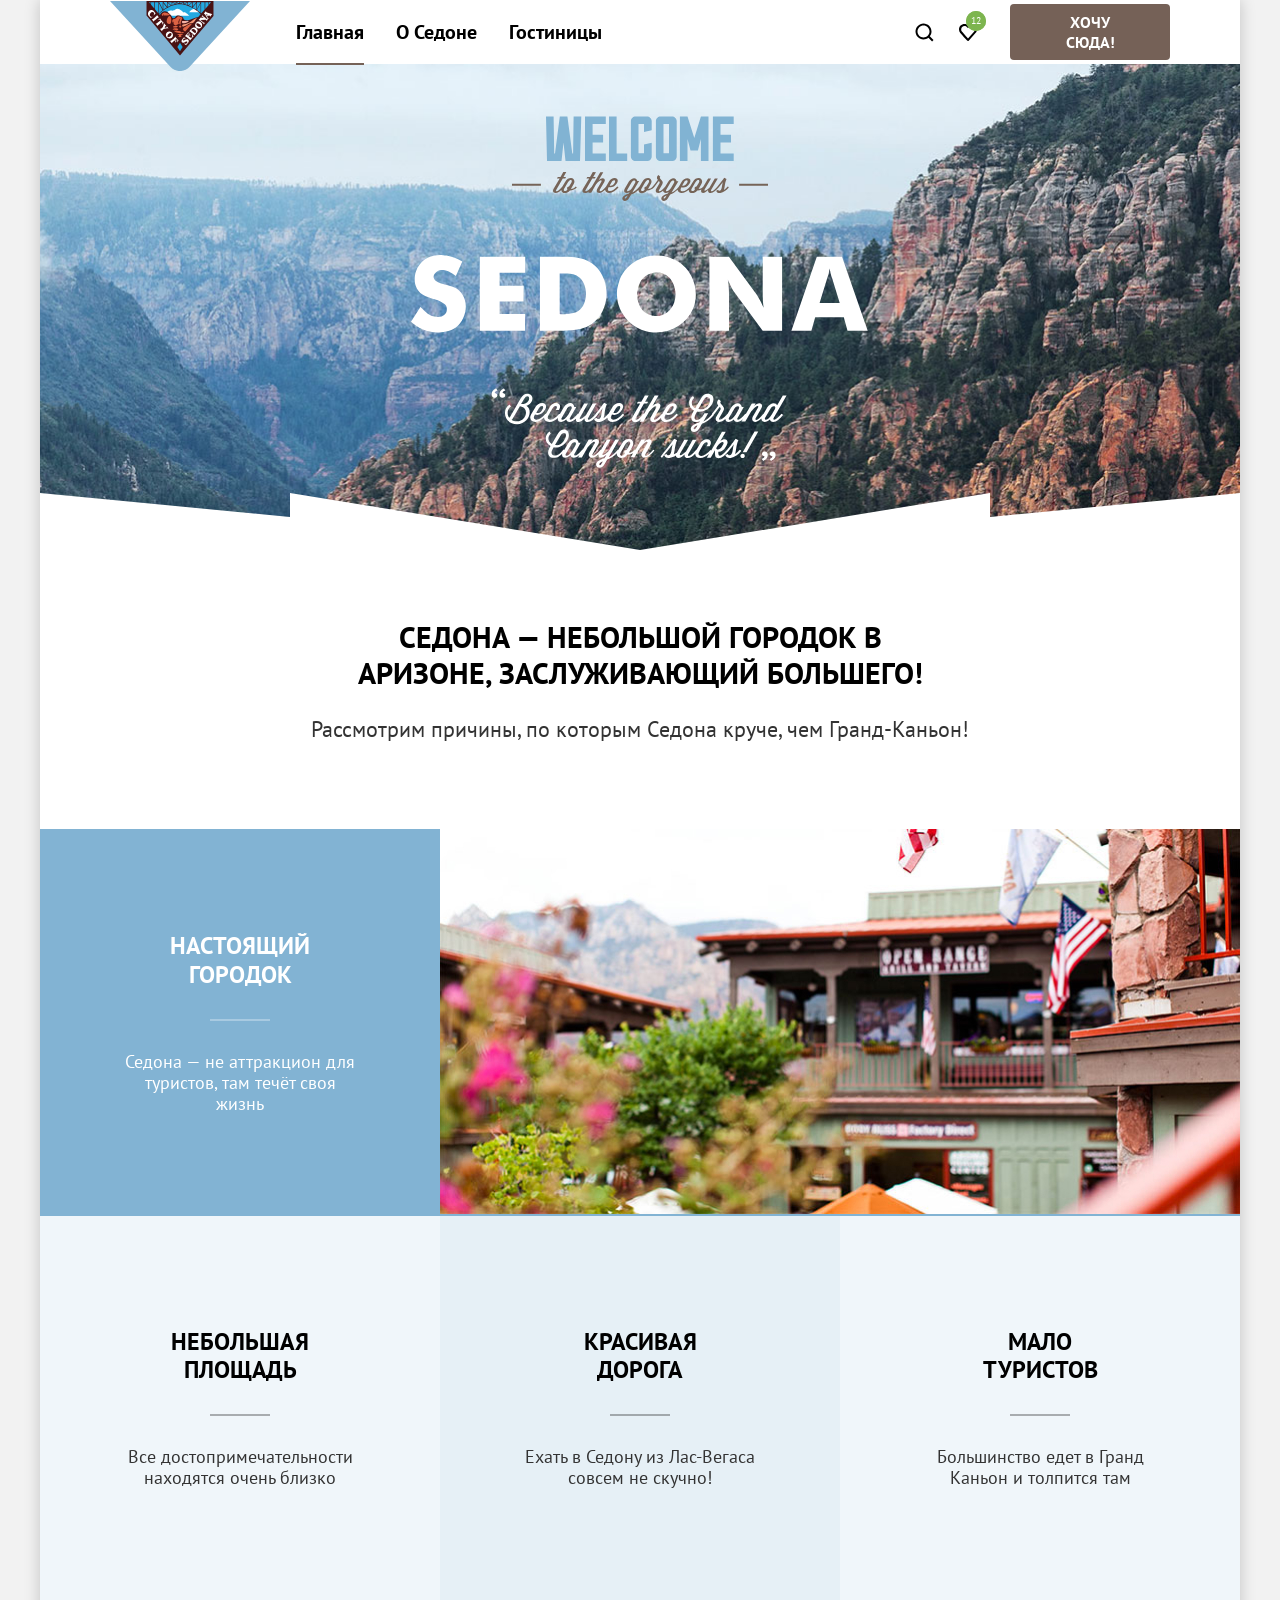
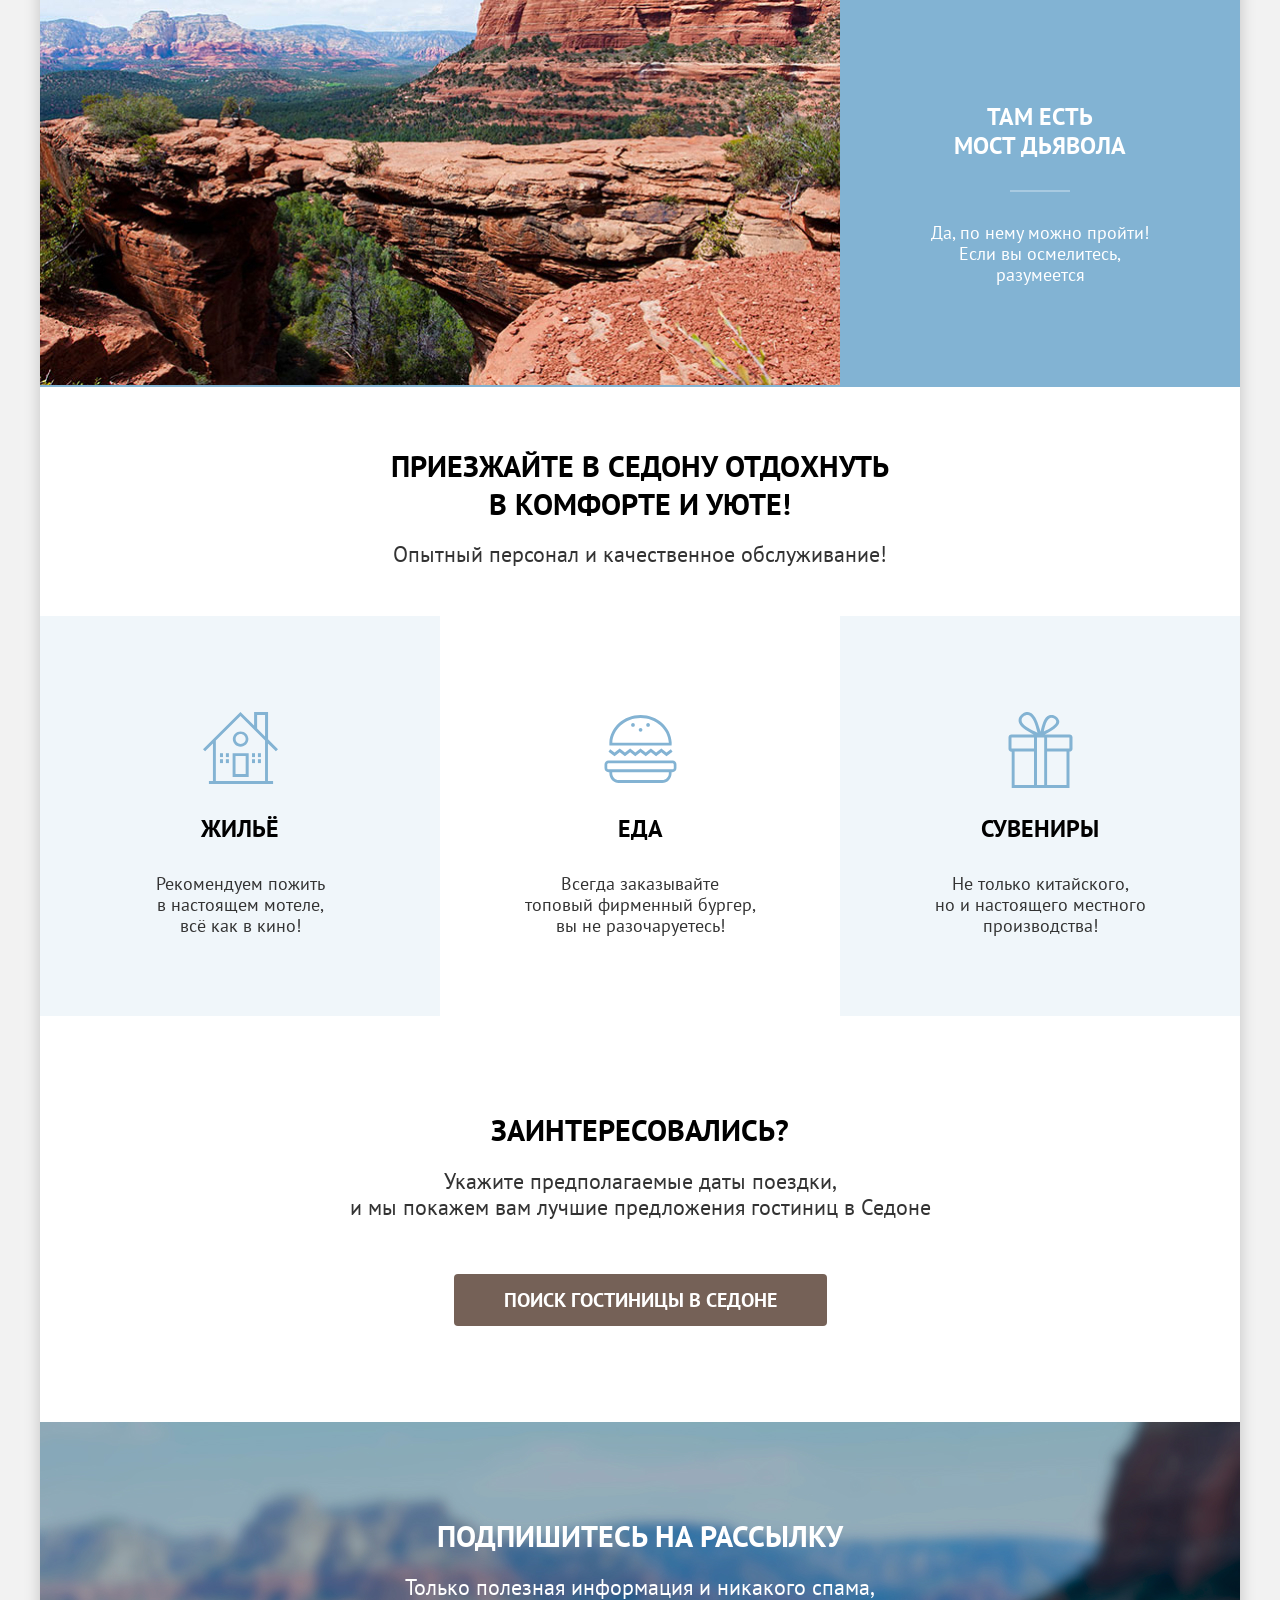
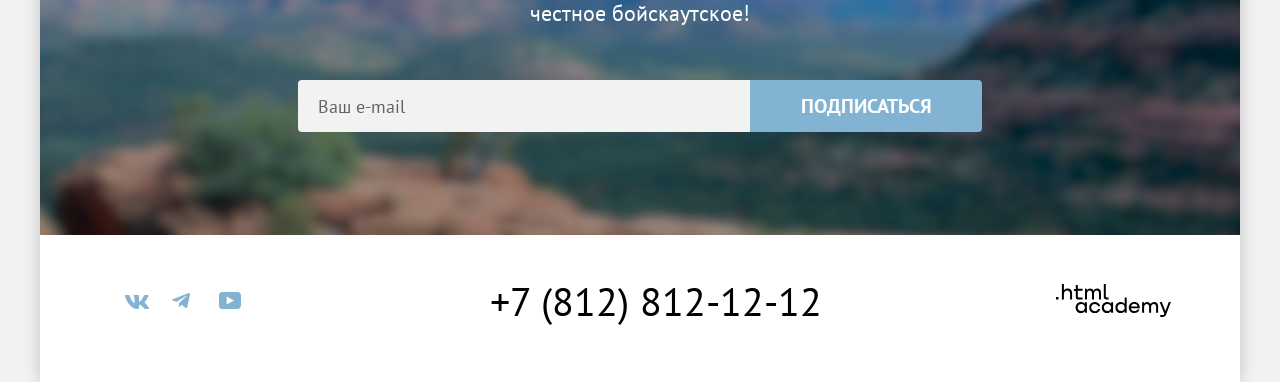
==== commit 4f16f1df: "Update index.html" ====
--- a/index.html
+++ b/index.html
@@ -58,7 +58,7 @@
 
         <section class="advantages">
           <h2 class="visually-hidden">Преимущества</h2>
-          <p class="advantages-title">Седона — небольшой городок в Аризоне,<br>
+          <p class="advantages-title">Седона — небольшой городок в<br> Аризоне,
             заслуживающий большего!</p>
           <p class="advantages-text">Рассмотрим причины, по которым Седона круче, чем Гранд-Каньон!</p>
 
--- a/styles/styles.css
+++ b/styles/styles.css
@@ -1,17 +1,17 @@
 /* ============ ШРИФТЫ ============ */
 @font-face {
   font-family: "PT Sans";
+  font-style: normal;
+  font-weight: 400;
   src: url("../fonts/ptsans-400.woff2") format("woff2");
-  font-weight: 400;
-  font-style: normal;
   font-display: swap;
 }
 
 @font-face {
   font-family: "PT Sans";
+  font-style: normal;
+  font-weight: 700;
   src: url("../fonts/ptsans-700.woff2") format("woff2");
-  font-weight: 700;
-  font-style: normal;
   font-display: swap;
 }
 
@@ -21,38 +21,20 @@
 }
 
 body {
-  width: 1200px;
+  margin: 0;
   min-height: 100%;
-  margin: 0 auto;
+  min-width: 100%;
   font-family: "PT Sans", sans-serif;
-  font-size: 22px;
-  line-height: 26px;
-  font-weight: 400;
-  background-color: #ffffff;
+  font-size: 18px;
+  line-height: 21px;
   color: #000000;
+  background-color: #f2f2f2;
 }
 
 *,
 *::before,
 *::after {
   box-sizing: border-box;
-}
-
-img {
-  max-width: 100%;
-  height: auto;
-}
-
-ul {
-  margin: 0;
-  padding: 0;
-  list-style: none;
-}
-
-button,
-select,
-input {
-  font: inherit;
 }
 
 .visually-hidden {
@@ -61,1047 +43,1722 @@
   height: 1px;
   margin: -1px;
   padding: 0;
+  border: 0;
+  clip: rect(0 0 0 0);
   overflow: hidden;
-  clip: rect(0 0 0 0);
-  clip-path: inset(100%);
-  white-space: nowrap;
-  border: 0;
-}
-
-/* ============ ШАПКА ============ */
+}
+
+.coll {
+  padding-right: 70px;
+  padding-left: 70px;
+}
+
+.button {
+  display: block;
+  font-family: "PT Sans", sans-serif;
+  font-weight: 700;
+  color: #ffffff;
+  text-decoration: none;
+  text-transform: uppercase;
+  border: none;
+  border-radius: 4px;
+  cursor: pointer;
+}
+
+.page-container {
+  display: flex;
+  flex-direction: column;
+  width: 1200px;
+  min-height: 100%;
+  margin: 0 auto;
+  background-color: #ffffff;
+  box-shadow: 0 0 15px rgba(0, 0, 0, 0.2);
+}
+
+.main-container .main-index {
+  color: #ffffff;
+  flex-grow: 1;
+  display: flex;
+  margin: 0 auto;
+  width: 1200px;
+}
+
+/* ============ ХЭДЕР ============ */
 .page-header {
-  display: flex;
-  min-height: 64px;
-  padding: 0 70px;
+  color: #000000;
+  background: #ffffff;
+  display: flex;
+  width: 100%;
   align-items: center;
-}
-
-.logo-navigation {
+  position: relative;
+  z-index: 10;
+}
+
+.page-header a {
+  text-decoration: none;
+}
+
+.header-logo {
+  display: block;
+  margin-right: 30px;
+  height: 64px;
+}
+
+.header-logo-pic {
+  position: relative;
   display: block;
   width: 140px;
   height: 70px;
-  flex-shrink: 0;
-  z-index: 1;
-}
-
-.logo {
-  display: block;
-  width: 140px;
-  height: 70px;
-}
-
-.main-navigation {
-  display: flex;
-  flex-grow: 1;
-  align-items: center;
-  justify-content: space-between;
-}
-
-.navigation-list,
-.navigation-user {
-  display: flex;
-  flex-wrap: wrap;
-  align-items: center;
-}
-
-.navigation-link {
-  display: block;
-  padding: 20px 16px;
-  color: #000000;
-  font-size: 20px;
-  line-height: 24px;
-  font-weight: 700;
-  text-decoration: none;
-  text-transform: uppercase;
-}
-
-.navigation-link:hover {
-  color: #756157;
-}
-
-.navigation-link:focus {
-  outline: 2px solid #82b3d3;
-  outline-offset: -2px;
-}
-
-.navigation-link:active {
-  color: #756157;
-}
-
-.navigation-user {
-  margin-left: auto;
-}
-
-.navigation-user .navigation-link {
-  padding: 20px 12px;
-}
-
-.navigation-user .navigation-item:last-child .navigation-link {
-  display: block;
-  margin-left: 20px;
-  padding: 8px 34px;
-  border-radius: 4px;
-  background-color: #756157;
-  color: #ffffff;
-  font-size: 16px;
-  line-height: 20px;
-  font-weight: 700;
-  text-align: center;
-  text-decoration: none;
-  text-transform: uppercase;
-}
-
-.navigation-user .navigation-item:last-child .navigation-link:hover {
-  background-color: #615048;
-  color: #ffffff;
-}
-
-.navigation-user .navigation-item:last-child .navigation-link:focus {
-  outline: 2px solid #82b3d3;
-  outline-offset: 2px;
-}
-
-.navigation-user .navigation-item:last-child .navigation-link:active {
-  background-color: #756157;
-  color: #ffffff;
-}
-
-.navigation-user .navigation-item:nth-child(1) .navigation-link,
-.navigation-user .navigation-item:nth-child(2) .navigation-link {
-  width: 48px;
-  min-height: 48px;
-  padding: 12px;
-  background-position: center;
-  background-repeat: no-repeat;
-}
-
-.navigation-user .navigation-item:nth-child(1) .navigation-link {
-  background-image: url("../images/icon/search.svg");
-}
-
-.navigation-user .navigation-item:nth-child(2) .navigation-link {
-  background-image: url("../images/icon/favorites.svg");
-}
-
-.navigation-user .navigation-item:nth-child(1) .navigation-link:hover,
-.navigation-user .navigation-item:nth-child(2) .navigation-link:hover {
-  opacity: 0.7;
-}
-
-.navigation-user .navigation-item:nth-child(1) .navigation-link:focus,
-.navigation-user .navigation-item:nth-child(2) .navigation-link:focus {
-  outline: 2px solid #82b3d3;
-  outline-offset: -2px;
-}
-
-/* ============ ГЛАВНАЯ — HERO ============ */
-.hero {
-  width: 100%;
-}
-
-.hero-image {
-  min-height: 485px;
-  padding-top: 51px;
-  background:
-    url("../images/divider.svg") bottom center / 100% auto no-repeat,
-    url("../images/background/index-background.jpg") top center / 100% 485px no-repeat;
-}
-
-.hero-welcome {
+  object-fit: contain;
+  margin-top: 1px; /* Аккуратный свис логотипа */
+}
+
+.background-text {
   display: block;
   width: 458px;
   height: 352px;
   margin: 0 auto;
 }
 
-.hero-content {
-  margin-top: 82px;
-  padding: 69px 20px 90px;
-  background-color: #ffffff;
-  text-align: center;
-}
-
-.hero-title {
-  max-width: 900px;
-  margin: 0 auto 25px;
+/* ============ НАВИГАЦИЯ ============ */
+.navigation {
+  display: flex;
+  margin: 0;
+  padding: 0;
+  width: 880px;
+}
+
+.navigation-list {
+  display: flex;
+  flex-wrap: wrap;
+  max-width: 600px;
+  margin: 0;
+  padding: 0;
+  list-style: none;
+}
+
+.navigation-user {
+  max-width: 180px;
+  margin-left: auto;
+}
+
+.navigation-link {
+  position: relative;
+  display: block;
+  font-size: 20px;
+  line-height: 24px;
+  font-weight: 700;
+  color: #000000;
+  text-align: center;
+  text-decoration: none;
+  padding: 20px 16px;
+}
+
+.navigation-link:hover {
+  color: #756157;
+}
+
+.navigation-link:focus-visible {
+  outline: 2px solid #82b3d3;
+  outline-offset: -2px;
+}
+
+.navigation-link:active {
+  color: rgba(117, 97, 87, 0.3);
+}
+
+.navigation-link-after::after {
+  position: absolute;
+  content: "";
+  height: 2px;
+  left: 16px;
+  right: 16px;
+  bottom: -1px;
+  background-color: #756257;
+}
+
+.nav {
+  display: block;
+  width: 44px;
+  height: 64px;
+  margin-right: auto;
+  position: relative;
+}
+
+.navigation-item-search {
+  background-image: url("../images/icon/search.svg");
+  background-repeat: no-repeat;
+  background-position: center;
+}
+
+.navigation-item-favorite {
+  display: block;
+  background-image: url("../images/icon/favorites.svg");
+  background-repeat: no-repeat;
+  background-position: center;
+}
+
+.navigation-number {
+  display: flex;
+  justify-content: center;
+  align-items: center;
+  position: absolute;
+  top: 11px;
+  left: 20px;
+  text-align: center;
+  background-color: #7db54f;
+  border-radius: 10px;
+  font-size: 10px;
+  line-height: 10px;
+  width: 20px;
+  height: 20px;
+  color: #ffffff;
+}
+
+/* ============ КНОПКА "ХОЧУ СЮДА!" ============ */
+.navigation-button {
+  display: block;
+  font-family: "PT Sans", sans-serif;
+  background-color: #756157;
+  color: #ffffff;
+  text-decoration: none;
+  font-size: 16px;
+  line-height: 20px;
+  text-align: center;
+  font-weight: 700;
+  text-transform: uppercase;
+  width: 160px;
+  padding: 8px 34px;
+  border-radius: 4px;
+  margin-left: auto;
+}
+
+.navigation-button:hover {
+  background-color: #615048;
+}
+
+.navigation-button:focus-visible {
+  outline: 2px solid #82b3d3;
+  outline-offset: 2px;
+}
+
+.navigation-button:active {
+  background-color: #756157;
+  color: rgba(255, 255, 255, 0.3);
+}
+
+/* ============ HERO (SEDONA) ============ */
+.sedona-city {
+  display: block;
+  position: relative;
+  color: #ffffff;
+  background-color: #253239;
+  background-image: url("../images/divider.svg"), url("../images/background/index-background.jpg");
+  background-size: 100% auto, cover;
+  background-repeat: no-repeat;
+  background-position: bottom, center;
+  text-align: center;
+  padding: 52px 0 82px;
+  margin: 0 auto;
+  width: 1200px;
+}
+
+/* ============ ПРЕИМУЩЕСТВА ============ */
+.advantages {
+  padding-top: 69px;
+}
+
+.advantages-title {
   font-size: 30px;
   line-height: 36px;
   font-weight: 700;
   text-transform: uppercase;
-}
-
-.hero-description {
-  margin: 0;
-}
-
-/* ============ ПРЕИМУЩЕСТВА ============ */
+  text-align: center;
+  margin-bottom: 28px;
+  margin-top: 0;
+}
+
+.advantages-text {
+  color: #333333;
+  font-size: 22px;
+  line-height: 20px;
+  text-align: center;
+  margin-bottom: 90px;
+  margin-top: 0;
+}
+
 .advantages-list {
-  display: grid;
-  grid-template-columns: repeat(3, 1fr);
+  margin: 0;
+  padding: 0;
+  display: flex;
+  flex-wrap: wrap;
+  list-style-type: none;
 }
 
 .advantages-item {
-  display: flex;
+  background-color: #82b3d3;
+  display: flex;
+}
+
+.advantages-wrapper {
+  width: 400px;
   min-height: 385px;
-  flex-direction: column;
-}
-
-.advantages-item:first-child,
-.advantages-item:last-child {
-  grid-column: 1 / -1;
-  display: flex;
-  width: 100%;
-  flex-direction: row;
-}
-
-.advantages-container-name,
-.advantages-container-comfort,
-.advantages-container-road {
-  display: flex;
-  width: 280px;
-  min-height: 325px;
-  padding: 30px 60px;
-  flex-direction: column;
-  align-items: center;
-  justify-content: center;
-  text-align: center;
-}
-
-.advantages-container-name {
-  background-color: #82b3d3;
-  color: #ffffff;
-}
-
-.advantages-item:nth-child(2) .advantages-container-comfort {
-  background-color: #83b3d31f;
-}
-
-.advantages-item:nth-child(3) .advantages-container-road {
-  background-color: #83b3d333;
-}
-
-.advantages-item:nth-child(4) .advantages-container-comfort {
-  background-color: #83b3d31f;
-}
-
-.advantages-photo {
-  display: block;
+  margin: 0 auto;
+  padding: 102px 80px;
+}
+
+.advantages-picture {
   width: 800px;
   height: 385px;
   object-fit: cover;
 }
 
-.advantages-title {
+.advantages-item-sedona {
+  color: #000000;
+  font-size: 24px;
+  font-weight: 700;
+  line-height: 28px;
+  text-align: center;
+  text-transform: uppercase;
+  width: 400px;
+  display: flex;
+  flex-direction: column;
+  justify-content: center;
+  padding: 112px 75px;
+}
+
+.advantages-item-sedona:nth-child(odd) {
+  background-color: rgba(131, 179, 211, 0.2);
+}
+
+.advantages-item-sedona:nth-child(even) {
+  background-color: rgba(131, 179, 211, 0.12);
+}
+
+.advantages-sedona {
+  color: #000000;
+  font-size: 24px;
+  font-weight: 700;
+  line-height: 28px;
+  text-align: center;
+  text-transform: uppercase;
+  margin-bottom: 30px;
+  margin-top: 0;
+}
+
+.advantages-title-sedona {
   position: relative;
-  margin: 0 0 30px;
+  color: #ffffff;
+  font-size: 24px;
+  font-weight: 700;
+  line-height: 29px;
+  text-align: center;
+  text-transform: uppercase;
+  margin-bottom: 30px;
+  margin-top: 0;
+}
+
+.advantages-title-sedona::after {
+  content: "";
+  display: block;
+  width: 60px;
+  height: 2px;
+  margin: 30px auto 0;
+  background-color: #ffffff;
+  opacity: 0.3;
+}
+
+.advantages-sedona::after {
+  content: "";
+  display: block;
+  width: 60px;
+  height: 2px;
+  margin: 30px auto 0;
+  background-color: #000000;
+  opacity: 0.3;
+}
+
+.advantages-description {
+  color: #333333;
+  font-size: 18px;
+  font-weight: 400;
+  line-height: 21px;
+  text-align: center;
+  text-transform: none;
+  margin: 0;
+}
+
+.advantages-description-title {
+  color: #ffffff;
+  font-size: 18px;
+  line-height: 21px;
+  text-align: center;
+  margin: 0 auto;
+}
+
+/* ============ СЕРВИС ============ */
+.title-call {
+  color: #000000;
+  font-size: 30px;
+  line-height: 38px;
+  font-weight: 700;
+  text-align: center;
+  text-transform: uppercase;
+  padding: 0;
+  margin-top: 60px;
+  margin-bottom: 22px;
+}
+
+.description-call {
+  color: #333333;
+  font-size: 22px;
+  line-height: 19px;
+  text-align: center;
+  padding: 0;
+  margin-top: 0;
+  margin-bottom: 52px;
+}
+
+.recommend-list {
+  list-style: none;
+  margin: 0;
+  padding: 0;
+  display: flex;
+  justify-content: center;
+  align-items: stretch;
+  flex-wrap: wrap;
+  width: 100%;
+}
+
+.recommend-item {
+  margin: 0;
+  padding: 60px 40px;
+  width: 400px;
+  min-height: 400px;
+  display: flex;
+  flex-direction: column;
+  align-items: center;
+  background-repeat: no-repeat;
+  background-position: center 45px;
+  background-size: 75px 72px;
+}
+
+.recommend-item:nth-child(odd) {
+  background-color: #83b3d31f;
+}
+
+.recommend-home {
+  position: relative;
+  background-image: url("../images/icon/lodging.svg");
+  background-repeat: no-repeat;
+  background-size: 75px 72px;
+  background-position: center 96px;
+}
+
+.recommend-food {
+  background-image: url("../images/icon/food.svg");
+  background-repeat: no-repeat;
+  background-position: center 98px;
+  background-size: 74px 70px;
+}
+
+.recommend-gift {
+  background-image: url("../images/icon/souvenir.svg");
+  background-repeat: no-repeat;
+  background-position: center 96px;
+  background-size: 76px 76px;
+}
+
+.item {
+  background-color: #ffffff;
+}
+
+.recommend-item-list {
   font-size: 24px;
   line-height: 28px;
-  font-weight: 700;
-  text-transform: uppercase;
-}
-
-.advantages-title::after {
-  content: "";
-  position: absolute;
-  left: 50%;
-  bottom: -16px;
-  width: 60px;
-  height: 2px;
-  margin-left: -30px;
-  background-color: rgba(255, 255, 255, 0.3);
-}
-
-.advantages-item:nth-child(2) .advantages-title::after,
-.advantages-item:nth-child(3) .advantages-title::after,
-.advantages-item:nth-child(4) .advantages-title::after {
-  background-color: rgba(0, 0, 0, 0.3);
-}
-
-.advantages-title-description,
-.advantages-comfort-description {
-  margin: 0;
+  text-align: center;
+  text-transform: uppercase;
+  margin: 139px 0 30px;
+}
+
+.recommend-list-list {
+  color: #333333;
   font-size: 18px;
   line-height: 21px;
-}
-
-/* ============ УСЛУГИ ============ */
-.services-description-container {
-  padding: 64px 20px;
-  text-align: center;
-}
-
-.services-title {
-  max-width: 700px;
-  margin: 0 auto 20px;
+  text-align: center;
+  margin: 0;
+  padding: 0;
+}
+
+/* ============ ПОИСК ГОСТИНИЦ ============ */
+.interested {
+  margin: 0 auto;
+  padding-top: 96px;
+  padding-bottom: 96px;
+}
+
+.interested-title {
+  font-weight: 700;
   font-size: 30px;
   line-height: 36px;
-  font-weight: 700;
-  text-transform: uppercase;
-}
-
-.services-description {
-  margin: 0;
-}
-
-.services-list {
-  display: grid;
-  grid-template-columns: repeat(3, 1fr);
-}
-
-.services-list > li {
-  display: flex;
-  min-height: 265px;
-  padding: 60px;
-  flex-direction: column;
-  align-items: center;
-  justify-content: center;
-  text-align: center;
-}
-
-.services-list > li::before {
-  width: 75px;
-  height: 72px;
-  margin-bottom: 30px;
-  background-position: center;
+  text-align: center;
+  text-transform: uppercase;
+  margin-top: 0;
+  margin-bottom: 20px;
+}
+
+.interested-text {
+  color: #333333;
+  font-size: 22px;
+  line-height: 26px;
+  text-align: center;
+  margin-top: 0;
+  margin-bottom: 54px;
+}
+
+.button-search {
+  display: block;
+  font-family: "PT Sans", sans-serif;
+  background-color: #756157;
+  color: #ffffff;
+  font-weight: 700;
+  font-size: 20px;
+  line-height: 36px;
+  text-align: center;
+  text-transform: uppercase;
+  margin: 0 auto;
+  padding: 8px 50px;
+  border: none;
+  border-radius: 4px;
+  cursor: pointer;
+}
+
+.button-search:hover {
+  background-color: #615048;
+}
+
+.button-search:focus-visible {
+  outline: 2px solid #82b3d3;
+  outline-offset: 2px;
+}
+
+.button-search:active {
+  background-color: #756157;
+  color: rgba(255, 255, 255, 0.3);
+}
+
+/* ============ ПОДПИСКА ============ */
+.section-mail {
+  display: block;
+  background-color: #ffffff;
+  padding-top: 96px;
+  padding-bottom: 103px;
+  text-align: center;
+}
+
+.section-mail-index {
+  background-image: url("../images/background/index-background-blur.jpg");
+  background-color: #404b50;
+  color: #ffffff;
+  background-size: cover;
   background-repeat: no-repeat;
-  content: "";
-}
-
-.services-list > li:nth-child(1)::before {
-  background-image: url("../images/icon/lodging.svg");
-}
-
-.services-list > li:nth-child(2)::before {
-  background-image: url("../images/icon/food.svg");
-}
-
-.services-list > li:nth-child(3)::before {
-  background-image: url("../images/icon/souvenir.svg");
-}
-
-.services-list > li:nth-child(1),
-.services-list > li:nth-child(3) {
-  background-color: #83b3d333;
-}
-
-.services-list > li:nth-child(2) {
-  background-color: #ffffff;
-}
-
-.services-name {
-  margin: 0 0 30px;
-  font-size: 24px;
-  line-height: 28px;
-  font-weight: 700;
-  text-transform: uppercase;
-}
-
-.services-item-description {
-  margin: 0;
-  font-size: 18px;
-  line-height: 21px;
-}
-
-/* ============ ПОИСК ГОСТИНИЦЫ ============ */
-.search {
-  padding: 96px 20px;
-  text-align: center;
-}
-
-.search-title {
-  margin: 0 0 20px;
+  padding-right: 258px;
+  padding-left: 258px;
+}
+
+.mail-title {
+  font-weight: 700;
   font-size: 30px;
   line-height: 36px;
-  font-weight: 700;
-  text-transform: uppercase;
-}
-
-.search-description {
-  margin: 0 0 54px;
-}
-
-.search-button {
-  display: inline-block;
-  padding: 8px 50px;
-  border: 0;
-  border-radius: 4px;
-  background-color: #756157;
-  color: #ffffff;
+  text-align: center;
+  text-transform: uppercase;
+  margin-top: 0;
+  margin-bottom: 20px;
+}
+
+.mail-text {
+  color: #333333;
+  font-size: 22px;
+  line-height: 26px;
+  text-align: center;
+  margin-top: 0;
+  margin-bottom: 54px;
+  padding-right: 104px;
+  padding-left: 104px;
+}
+
+.mail-text-index {
+  color: #ffffff;
+}
+
+.subscribe-mail {
+  display: flex;
+  margin: 0 auto;
+  width: 684px;
+}
+
+.field-email {
+  padding: 12px 20px;
+  font-family: inherit;
+  background-color: #f2f2f2;
+  font-size: 18px;
+  line-height: 24px;
+  width: 452px;
+  height: 52px;
+  border-top-left-radius: 4px;
+  border-bottom-left-radius: 4px;
+  border: none;
+}
+
+.field-email:focus-visible {
+  outline: 2px solid #82b3d3;
+  outline-offset: -2px;
+}
+
+.field-email::placeholder {
+  opacity: 1;
+  color: rgba(0, 0, 0, 0.6);
+}
+
+.newsletter-button {
   font-family: "PT Sans", sans-serif;
+  color: #ffffff;
+  background-color: #82b3d3;
   font-size: 20px;
   line-height: 36px;
   font-weight: 700;
-  text-decoration: none;
-  text-transform: uppercase;
+  text-align: center;
+  text-transform: uppercase;
+  padding: 8px 50px;
+  border: none;
+  border-radius: 0 4px 4px 0;
   cursor: pointer;
-}
-
-.search-button:hover {
-  background-color: #615048;
-}
-
-.search-button:focus {
+  width: 232px;
+  height: 52px;
+}
+
+.newsletter-button:hover {
+  background-color: #68a2ca;
+}
+
+.newsletter-button:focus-visible {
+  outline: 2px solid #ffffff;
+  outline-offset: -4px;
+}
+
+.newsletter-button:active {
+  background-color: #82b3d3;
+  color: rgba(255, 255, 255, 0.3);
+}
+
+/* ============ КАТАЛОГ ============ */
+.page-container-catalog {
+  background-image: url("../images/background/catalog-background.jpg");
+  background-color: #253239;
+  color: #ffffff;
+  background-size: cover;
+  background-repeat: no-repeat;
+  padding: 35px 70px 60px;
+}
+
+.inner-section {
+  margin-bottom: 40px;
+}
+
+.inner-header-title {
+  color: #ffffff;
+  font-weight: 700;
+  font-size: 60px;
+  line-height: 78px;
+  margin-top: 0;
+  margin-bottom: 8px;
+}
+
+/* --- ХЛЕБНЫЕ КРОШКИ --- */
+.breadcrumbs {
+  display: flex;
+  flex-wrap: wrap;
+  margin: 0;
+  padding: 0;
+  list-style: none;
+  gap: 10px;
+}
+
+.breadcrumbs-link {
+  display: block;
+  width: 12px;
+  height: 14px;
+  background-image: url("../images/icon/home-icon.svg");
+  background-repeat: no-repeat;
+  background-position: center;
+}
+
+.breadcrumbs-link:hover {
+  opacity: 0.6;
+}
+
+.breadcrumbs-link:active {
+  opacity: 0.3;
+}
+
+.breadcrumbs-item {
+  display: flex;
+  gap: 10px;
+  align-items: center;
+  font-size: 16px;
+}
+
+.breadcrumbs-item:not(:last-child)::after {
+  display: block;
+  content: "";
+  background-image: url("../images/icon/right-arrow.svg");
+  background-size: contain;
+  background-repeat: no-repeat;
+  background-position: center;
+  width: 7px;
+  height: 10px;
+}
+
+/* --- ФИЛЬТРЫ --- */
+.catalog-filter {
+  display: flex;
+  flex-wrap: wrap;
+  gap: 70px;
+}
+
+.catalog-filter-group {
+  width: 100%;
+  max-width: 150px;
+  margin: 0;
+  padding: 0;
+  border: none;
+}
+
+.catalog-filter-right {
+  margin-right: auto;
+}
+
+.catalog-filter-title {
+  font-size: 20px;
+  font-weight: 700;
+  line-height: 24px;
+  margin-bottom: 32px;
+}
+
+.catalog-products-list {
+  list-style: none;
+  margin: 0;
+  padding: 0;
+}
+
+.catalog-item {
+  display: flex;
+  font-size: 18px;
+  line-height: 23px;
+  margin-bottom: 16px;
+  gap: 16px;
+  align-items: center;
+}
+
+.control {
+  cursor: pointer;
+}
+
+/* --- ЧЕКБОКСЫ --- */
+.input-checkbox {
+  display: block;
+  width: 20px;
+  height: 20px;
+  appearance: none;
+  -webkit-appearance: none;
+  margin: 0;
+  background-color: #ffffff;
+  border-radius: 4px;
+  cursor: pointer;
+}
+
+.input-checkbox:hover {
+  opacity: 0.8;
+}
+
+.input-checkbox:focus-visible {
+  outline: 2px solid #83b3d3;
+  outline-offset: 2px;
+}
+
+.input-checkbox:checked {
+  background-image: url("../images/icon/check.svg");
+  background-position: center;
+  background-size: 13px 10px;
+  background-repeat: no-repeat;
+}
+
+/* --- РАДИО --- */
+.input-radio {
+  display: flex;
+  appearance: none;
+  -webkit-appearance: none;
+  margin: 0;
+  width: 20px;
+  height: 20px;
+  background-color: #ffffff;
+  border-radius: 50%;
+  justify-content: center;
+  align-items: center;
+  flex-shrink: 0;
+  cursor: pointer;
+}
+
+.input-radio:hover {
+  opacity: 0.8;
+}
+
+.input-radio:focus-visible {
+  outline: 2px solid #83b3d3;
+  outline-offset: 2px;
+}
+
+.input-radio:checked::before {
+  display: block;
+  content: "";
+  width: 10px;
+  height: 10px;
+  background-color: #3f5e72;
+  border-radius: 50%;
+}
+
+/* --- ЦЕНА --- */
+.inputs-price-container {
+  display: flex;
+  margin-bottom: 44px;
+}
+
+.range-input {
+  position: relative;
+  display: flex;
+}
+
+.field-price {
+  font-family: inherit;
+  font-weight: 700;
+  font-size: 18px;
+  line-height: 24px;
+  width: 143px;
+  height: 48px;
+  appearance: textfield;
+  -moz-appearance: textfield;
+  border: none;
+  padding: 0 20px;
+  background-color: #ffffff;
+  color: #000000;
+  text-align: left;
+}
+
+.field-price::-webkit-outer-spin-button,
+.field-price::-webkit-inner-spin-button {
+  -webkit-appearance: none;
+  margin: 0;
+}
+
+.range-input:first-child .field-price {
+  border-top-left-radius: 4px;
+  border-bottom-left-radius: 4px;
+  margin-right: 2px;
+  padding-right: 50px;
+}
+
+.range-input:last-child .field-price {
+  border-top-right-radius: 4px;
+  border-bottom-right-radius: 4px;
+  padding-left: 20px;
+  padding-right: 50px;
+}
+
+.field-price:focus-visible {
+  outline: 2px solid #82b3d3;
+  outline-offset: -2px;
+}
+
+.range-label {
+  position: absolute;
+  top: 50%;
+  margin-top: -12px;
+  line-height: 24px;
+  color: rgba(0, 0, 0, 0.3);
+  font-size: 18px;
+  pointer-events: none;
+}
+
+.range-input:first-child .range-label {
+  right: 20px;
+}
+
+.range-input:last-child .range-label {
+  right: 20px;
+  left: auto;
+}
+
+.range-scale {
+  display: block;
+  position: relative;
+  height: 4px;
+  background-color: rgba(255, 255, 255, 0.3);
+}
+
+.range-bar {
+  position: absolute;
+  height: 4px;
+  background-color: #ffffff;
+  left: 0;
+  width: 226px;
+}
+
+.range-toggle {
+  position: absolute;
+  width: 20px;
+  height: 20px;
+  background-color: #ffffff;
+  border: none;
+  border-radius: 4px;
+  top: -8px;
+  cursor: pointer;
+}
+
+.range-toggle:focus-visible {
   outline: 2px solid #82b3d3;
   outline-offset: 2px;
 }
 
-.search-button:active {
-  background-color: #756157;
-}
-
-/* ============ ПОДПИСКА ============ */
-.subscribe {
-  padding: 96px 20px;
-  background:
-    linear-gradient(rgba(0, 0, 0, 0.2), rgba(0, 0, 0, 0.2)),
-    url("../images/background/index-background-blur.jpg") center / cover no-repeat;
-  color: #ffffff;
-  text-align: center;
-}
-
-.subscribe-title {
-  margin: 0 0 20px;
-  font-size: 30px;
-  line-height: 36px;
-  font-weight: 700;
-  text-transform: uppercase;
-}
-
-.subscribe-description {
-  max-width: 700px;
-  margin: 0 auto 54px;
-}
-
-.subscribe-form {
-  display: flex;
-  width: 684px;
-  min-height: 52px;
-  margin: 0 auto;
-}
-
-.field {
-  width: 100%;
-  min-width: 0;
-  padding: 0 20px;
-  border: 0;
-  border-radius: 4px 0 0 4px;
-  font-family: "PT Sans", sans-serif;
-  font-size: 18px;
-  line-height: 24px;
-}
-
-.field:focus {
-  outline: 2px solid #82b3d3;
-  outline-offset: -2px;
-}
-
-.button-subscride-button {
-  width: 232px;
-  min-height: 52px;
-  padding: 0;
-  border: 0;
-  border-radius: 0 4px 4px 0;
+.price-toggle-min {
+  left: 0;
+}
+
+.price-toggle-max {
+  right: -10px;
+}
+
+/* --- КНОПКИ ФИЛЬТРА --- */
+.catalog-button-container {
+  display: flex;
+  flex-direction: column;
+  margin-top: 56px;
+  gap: 32px;
+  width: 191px;
+}
+
+.catalog-submit-btn {
+  color: #ffffff;
+  display: block;
+  padding: 8px 50px;
+  font-size: 16px;
+  line-height: 20px;
+  font-weight: 700;
+  text-align: center;
   background-color: #82b3d3;
-  color: #ffffff;
-  font-family: "PT Sans", sans-serif;
-  font-size: 18px;
-  line-height: 24px;
-  font-weight: 700;
-  text-transform: uppercase;
+  text-transform: uppercase;
+  text-decoration: none;
   cursor: pointer;
-}
-
-.button-subscride-button:hover {
+  border: none;
+  border-radius: 4px;
+}
+
+.catalog-submit-btn:hover {
   background-color: #68a2ca;
 }
 
-.button-subscride-button:focus {
+.catalog-submit-btn:focus-visible {
   outline: 2px solid #ffffff;
   outline-offset: -4px;
 }
 
-.button-subscride-button:active {
-  background-color: #82b3d3;
-}
-
-/* ============ ФУТЕР ============ */
-.page-footer {
-  display: flex;
-  min-height: 120px;
-  padding: 40px 70px;
-  align-items: center;
-  justify-content: space-between;
-}
-
-.footer-social-list {
-  display: flex;
-  flex-wrap: wrap;
-  align-items: center;
-}
-
-.footer-social-list a {
-  display: flex;
-  width: 48px;
-  height: 40px;
-  align-items: center;
-  justify-content: center;
-  background-position: center;
-  background-repeat: no-repeat;
-}
-
-.footer-social-list a:hover {
-  opacity: 0.7;
-}
-
-.footer-social-list a:focus {
-  outline: 2px solid #82b3d3;
-  outline-offset: -2px;
-}
-
-.footer-social-item:nth-child(1) a {
-  background-image: url("../images/icon-social/social-vk.svg");
-}
-
-.footer-social-item:nth-child(2) a {
-  background-image: url("../images/icon-social/social-telegram.svg");
-}
-
-.footer-social-item:nth-child(3) a {
-  background-image: url("../images/icon-social/social-youtube.svg");
-}
-
-.footer-contacts-phone {
-  display: block;
-  color: #000000;
-  font-size: 40px;
-  line-height: 40px;
-  font-weight: 700;
-  text-decoration: none;
-}
-
-.footer-contacts-phone:hover {
-  color: #756157;
-}
-
-.footer-contacts-phone:focus {
-  outline: 2px solid #82b3d3;
-  outline-offset: 2px;
-}
-
-.logo-academy {
-  display: block;
-  width: 115px;
-  height: auto;
-}
-
-/* ============ СТРАНИЦА КАТАЛОГА ============ */
-.main-inner {
-  width: 100%;
-}
-
-/* --- ФИЛЬТР --- */
-.filter {
-  padding: 35px 70px 70px;
-  background:
-    linear-gradient(rgba(0, 0, 0, 0.2), rgba(0, 0, 0, 0.2)),
-    url("../images/background/catalog-background.jpg") center / cover no-repeat;
-  color: #ffffff;
-}
-
-.filter-title {
-  margin: 0 0 8px;
-  font-size: 60px;
-  line-height: 78px;
-  font-weight: 700;
-}
-
-/* --- ХЛЕБНЫЕ КРОШКИ --- */
-.breadcrooms-list {
-  display: flex;
-  flex-wrap: wrap;
-  align-items: center;
-  margin-bottom: 40px;
-}
-
-.breadcrooms-list li {
-  display: flex;
-  align-items: center;
-}
-
-.breadcrooms-list a,
-.breadcrooms-list span {
-  display: block;
-  color: #ffffff;
-  font-size: 16px;
-  line-height: 20px;
-  text-decoration: none;
-}
-
-.breadcrooms-list li:first-child a {
-  width: 12px;
-  height: 12px;
-  margin-right: 5px;
-  background: url("../images/icon/home-icon.svg") center / 12px 12px no-repeat;
-}
-
-.breadcrooms-list li:first-child a:hover {
-  opacity: 0.7;
-}
-
-.breadcrooms-list li:not(:last-child)::after {
-  content: "";
-  display: inline-block;
-  width: 6px;
-  height: 10px;
-  margin: 0 5px;
-  background: url("../images/icon/right-arrow.svg") center / 6px 10px no-repeat;
-}
-
-/* --- ФОРМА ФИЛЬТРА --- */
-.filter-container {
-  display: flex;
-}
-
-.filter-form {
-  position: relative;
-  display: flex;
-  width: 100%;
-  flex-wrap: wrap;
-  align-items: flex-start;
-  gap: 70px;
-}
-
-.filter-group {
-  min-width: 150px;
-  margin: 0;
-  padding: 0;
-  border: 0;
-}
-
-.filter-group legend {
-  margin-bottom: 20px;
-  font-size: 20px;
-  line-height: 24px;
-  font-weight: 700;
-}
-
-.filter-group label {
-  display: block;
-  margin-bottom: 16px;
-  font-size: 18px;
-  line-height: 23px;
-  cursor: pointer;
-}
-
-.filter-group input[type="checkbox"] {
-  appearance: none;
-  -webkit-appearance: none;
-  width: 20px;
-  height: 20px;
-  margin: 0 10px 0 0;
-  border: 2px solid #ffffff;
-  border-radius: 4px;
-  background-color: transparent;
-  vertical-align: middle;
-  cursor: pointer;
-}
-
-.filter-group input[type="checkbox"]:hover {
-  border-color: #83b3d3;
-}
-
-.filter-group input[type="checkbox"]:focus {
-  outline: 2px solid #83b3d3;
-  outline-offset: 2px;
-}
-
-.filter-group input[type="checkbox"]:checked {
-  background-color: #ffffff;
-}
-
-.filter-group input[type="checkbox"]:checked::before {
-  content: "";
-  display: block;
-  width: 12px;
-  height: 10px;
-  margin: 3px auto 0;
-  background: url("../images/icon/check.svg") center / contain no-repeat;
-}
-
-.filter-group input[type="radio"] {
-  appearance: none;
-  -webkit-appearance: none;
-  width: 20px;
-  height: 20px;
-  margin: 0 10px 0 0;
-  border: 2px solid #ffffff;
-  border-radius: 50%;
-  background-color: transparent;
-  vertical-align: middle;
-  cursor: pointer;
-}
-
-.filter-group input[type="radio"]:hover {
-  border-color: #83b3d3;
-}
-
-.filter-group input[type="radio"]:focus {
-  outline: 2px solid #83b3d3;
-  outline-offset: 2px;
-}
-
-.filter-group input[type="radio"]:checked {
-  background-color: #ffffff;
-  box-shadow: inset 0 0 0 4px #ffffff, inset 0 0 0 10px #3f5e72;
-}
-
-/* --- БЛОК ЦЕНЫ --- */
-.right-filter-container {
-  margin-left: auto;
-}
-
-.price-filtr {
-  min-width: 288px;
-  margin: 0;
-  padding: 0;
-  border: 0;
-}
-
-/* --- КНОПКИ ФИЛЬТРА --- */
-.catalog-filter-button {
-  position: absolute;
-  right: 0;
-  bottom: 36px;
-  padding: 8px 34px;
-  border: 0;
-  border-radius: 4px;
-  background-color: #82b3d3;
+.catalog-submit-btn:active {
+  color: rgba(255, 255, 255, 0.3);
+}
+
+.catalog-reset-btn {
+  display: block;
   color: #ffffff;
   font-family: "PT Sans", sans-serif;
   font-size: 16px;
   line-height: 20px;
-  font-weight: 700;
-  text-transform: uppercase;
+  padding: 8px 50px;
+  background-color: transparent;
+  border: none;
   cursor: pointer;
 }
 
-.catalog-filter-button:hover {
-  background-color: #68a2ca;
-}
-
-.catalog-filter-button:focus {
+.catalog-reset-btn:hover {
+  color: rgba(255, 255, 255, 0.3);
+}
+
+.catalog-reset-btn:focus-visible {
   outline: 2px solid #ffffff;
-  outline-offset: -4px;
-}
-
-.catalog-filter-reset {
-  position: absolute;
-  right: 0;
-  bottom: 0;
-  padding: 8px 34px;
-  border: 0;
-  background-color: transparent;
-  color: #ffffff;
+  outline-offset: 2px;
+}
+
+.catalog-reset-btn:active {
+  color: rgba(255, 255, 255, 0.3);
+}
+
+/* --- СОРТИРОВКА И ВИД --- */
+.sorting-container {
+  display: flex;
+  flex-wrap: wrap;
+  align-items: center;
+  margin-top: 55px;
+  margin-bottom: 21px;
+  padding: 0 1px 1px;
+}
+
+.catalog-search {
+  color: #000000;
+  font-size: 30px;
+  font-weight: 700;
+  line-height: 36px;
+  text-transform: uppercase;
+  margin-top: 0;
+  margin-right: auto;
+}
+
+.select-control {
+  width: 292px;
+  height: 49px;
+  font-family: inherit;
+  font-size: 18px;
+  line-height: 21px;
+  color: #333333;
+  background-color: #ffffff;
+  border: 2px solid #e5e5e5;
+  border-radius: 4px;
+  padding: 0 50px 0 20px;
+  margin-right: 70px;
+  -webkit-appearance: none;
+  -moz-appearance: none;
+  appearance: none;
+  background-image: url("../images/icon/down-arrow.svg");
+  background-repeat: no-repeat;
+  background-position: right 20px center;
+  background-size: 12px 12px;
+  cursor: pointer;
+}
+
+.select-control:hover {
+  border-color: #68a2ca;
+}
+
+.select-control:focus-visible {
+  outline: 2px solid #82b3d3;
+  outline-offset: 2px;
+}
+
+.card-grid-toggle {
+  display: flex;
+  margin-right: 8px;
+  width: 48px;
+  height: 48px;
+  justify-content: center;
+  align-items: center;
+  padding: 0;
+  border-radius: 4px;
+  border: 2px solid #e5e5e5;
+}
+
+.card-grid-toggle:hover {
+  border-color: #000000;
+}
+
+.card-grid-toggle:focus-visible {
+  outline: 2px solid #82b3d3;
+  outline-offset: 2px;
+}
+
+.card-grid-toggle-active {
+  border: 2px solid #000000;
+}
+
+/* --- СПИСОК ГОСТИНИЦ --- */
+.product-list {
+  display: grid;
+  grid-template-columns: repeat(3, 340px);
+  gap: 20px;
+  list-style: none;
+  margin: 0;
+  padding: 0;
+  padding-bottom: 40px;
+  margin-bottom: 40px;
+  border-bottom: 1px solid #e6e6e6;
+}
+
+.product-card {
+  display: grid;
+  grid-template-columns: 140px 140px;
+  gap: 16px 20px;
+  padding: 20px;
+  border: 1px solid #e6e6e6;
+  border-radius: 4px;
+}
+
+.card-img {
+  display: block;
+  grid-column: 1 / -1;
+  width: 300px;
+  height: 212px;
+  object-fit: contain;
+}
+
+.product-card-image {
+  width: 300px;
+  height: 212px;
+  object-fit: cover;
+}
+
+.product-card-link {
+  grid-column: 1 / -1;
+  text-decoration: none;
+}
+
+.product-card-title {
+  color: #000000;
+  font-size: 24px;
+  font-weight: 700;
+  line-height: 28px;
+  text-decoration: none;
+  margin: 0;
+}
+
+.product-card-name {
+  margin: 0;
+  font-size: 18px;
+  font-weight: 400;
+  line-height: 21px;
+}
+
+.hotel-price-value-wrapper {
+  margin: 0;
+  color: #333333;
+  font-size: 18px;
+  font-weight: 400;
+  line-height: 21px;
+  text-align: right;
+}
+
+.hotel-details-button {
+  display: block;
   font-family: "PT Sans", sans-serif;
+  color: #ffffff;
   font-size: 16px;
   line-height: 20px;
   font-weight: 700;
-  text-transform: uppercase;
+  text-align: center;
+  text-transform: uppercase;
+  background-color: #756157;
+  width: 140px;
+  height: 36px;
+  padding: 8px 26px;
+  border: 0;
+  border-radius: 4px;
+  text-decoration: none;
+  grid-column: 1 / 2;
+}
+
+.hotel-details-button:hover {
+  background-color: #615048;
+}
+
+.hotel-details-button:focus-visible {
+  outline: 2px solid #82b3d3;
+  outline-offset: 2px;
+}
+
+.hotel-details-button:active {
+  background-color: #756157;
+  color: rgba(255, 255, 255, 0.3);
+}
+
+.hotel-add-favorites {
+  display: block;
+  font-family: "PT Sans", sans-serif;
+  color: #ffffff;
+  background-color: #82b3d3;
+  font-size: 16px;
+  line-height: 20px;
+  font-weight: 700;
+  text-transform: uppercase;
+  width: 140px;
+  height: 36px;
+  border: none;
+  border-radius: 4px;
   cursor: pointer;
-}
-
-.catalog-filter-reset:hover {
-  opacity: 0.7;
-}
-
-.catalog-filter-reset:focus {
-  outline: 2px solid #ffffff;
+  grid-column: 2 / 3;
+}
+
+.hotel-add-favorites:hover {
+  background-color: #68a2ca;
+}
+
+.hotel-add-favorites:focus-visible {
+  outline: 2px solid #756157;
   outline-offset: 2px;
 }
 
-/* --- СПИСОК ОТЕЛЕЙ --- */
-.catalog {
-  display: flex;
-  padding: 50px 70px 60px;
+.hotel-add-favorites:active {
+  background-color: #82b3d3;
+  color: rgba(255, 255, 255, 0.3);
+}
+
+.hotel-add-favorites-checked {
+  background-color: #7db54f;
+}
+
+.hotel-add-favorites-checked:hover {
+  background-color: #6c9a44;
+}
+
+/* --- РЕЙТИНГ И ЗВЁЗДЫ --- */
+.rating-stars {
+  display: flex;
+  gap: 6px;
+  align-items: center;
+  height: 36px;
+  margin-left: -5px; /* Сдвигает звезды ВЛЕВО (минус тянет влево) */
+  padding-top: 4px;  /* Сдвигает звезды ВНИЗ */
+}
+
+
+.star-icon {
+  display: block;
+}
+
+/* Базовые стили для всех звёзд */
+.rating-stars::before {
+  content: "";
+  display: block;
+  height: 17px;
+  background-image: url("../images/icon/stars-icon.svg");
+  background-repeat: space no-repeat;
+}
+
+/* ДЛЯ 4 ЗВЁЗД */
+.rating-stars-4::before {
+  width: 90px; /* Общая ширина с отступами */
+  /* Обрезаем картинку. Если в SVG 5 звезд, мы показываем только часть */
+  background-size: 90px 17px; /* Растягиваем так, чтобы 4 звезды заняли ровно 90px */
+}
+
+/* ДЛЯ 3 ЗВЁЗД */
+.rating-stars-3::before {
+  width: 66px;
+  background-size: 66px 17px;
+}
+
+/* ДЛЯ 2 ЗВЁЗД */
+.rating-stars-2::before {
+  width: 42px;
+  background-size: 42px 17px;
+}
+
+
+
+.rating {
+  margin: 0;
+  padding: 8px 22px;
+  font-size: 16px;
+  line-height: 20px;
+  color: #333333;
+  text-transform: uppercase;
+  text-align: center;
+  background-color: #f2f2f2;
+  border-radius: 4px;
+  grid-column: 2 / 3;
+}
+
+/* --- ПАГИНАЦИЯ --- */
+.pagination {
+  display: flex;
+  flex-wrap: wrap;
+  margin: 0;
+  padding: 0;
+  gap: 8px;
+  list-style: none;
+  margin-bottom: 60px;
+}
+
+.pagination-link {
+  display: block;
+  box-sizing: border-box;
+  min-width: 60px;
+  height: 60px;
+  padding: 12px 10px;
+  font-size: 20px;
+  line-height: 36px;
+  font-weight: 700;
+  color: #ffffff;
+  text-decoration: none;
+  text-align: center;
+  border-radius: 4px;
+  background-color: #82b3d3;
+}
+
+.pagination-link:hover {
+  background-color: #68a2ca;
+}
+
+.pagination-link:focus-visible {
+  outline: 2px solid #756157;
+  outline-offset: 2px;
+}
+
+.pagination-link:active {
+  color: rgba(255, 255, 255, 0.3);
+}
+
+.pagination-link-current {
+  color: #000000;
+  background-color: #f2f2f2;
+}
+
+.pagination-link-current:hover,
+.pagination-link-current:active,
+.pagination-link-current:focus {
+  color: #000000;
+  background-color: #f2f2f2;
+}
+
+.pagination-item {
+  margin: 0;
+  padding: 0;
+}
+
+.pagination-dot {
+  color: #000000;
+  font-size: 22px;
+  line-height: 26px;
+  text-align: center;
+  min-width: 60px;
+  height: 60px;
+  padding: 16px 20px;
+}
+
+/* ============ ПОДВАЛ ============ */
+.page-footer {
+  display: flex;
+  justify-content: space-between;
+  padding: 36px 70px 35px;
+  align-items: center;
+}
+
+.footer-social-list {
+  display: flex;
+    flex-wrap: wrap;
+    list-style: none;
+    padding: 5px;
+    margin: 10px;
+    max-width: 250px;
+    margin-top: 16px;
+}
+
+.footer-social-item {
+  margin: 0;
+}
+
+.page-footer a {
+  color: #000000;
+  text-decoration: none;
+}
+
+.social-footer {
+  display: block;
+  background-color: #ffffff;
+  background-repeat: no-repeat;
+  background-position: center;
+  width: 47px;
+  height: 40px;
+}
+
+.social-footer svg {
+  fill: #82b3d3;
+}
+
+.social-footer:hover svg {
+  fill: #68a2ca;
+}
+
+.social-footer:focus-visible svg {
+  fill: #68a2ca;
+}
+
+.social-footer:active svg {
+  fill: rgba(104, 162, 202, 0.3);
+}
+
+.phone-number {
+     display: block;
+    color: #000000;
+    font-size: 40px;
+    line-height: 40px;
+    text-align: center;
+    margin: auto;
+    margin-top: 10px;
+    transform: translateX(-12px);
+    text-decoration: none;
+}
+
+.phone-number:hover {
+  color: #756157;
+}
+
+.phone-number:focus-visible {
+  outline: 2px solid #82b3d3;
+  outline-offset: 2px;
+}
+
+.phone-number:active {
+  color: rgba(117, 97, 87, 0.3);
+}
+
+.page-footer-link {
+      display: block;
+    margin: 0;
+    margin-top: -13px;
+    transform: translateX(1px);
+}
+
+.page-footer-link svg {
+  fill: #000000;
+}
+
+.page-footer-link:hover svg {
+  fill: #756157;
+}
+
+.page-footer-link:focus-visible {
+  outline: 2px solid #82b3d3;
+  outline-offset: 2px;
+}
+
+.page-footer-link:active svg {
+  fill: rgba(117, 97, 87, 0.3);
+}
+
+/* ============ МОДАЛЬНОЕ ОКНО ============ */
+.modal-dialog {
+  background-color: #ffffff;
+  border-radius: 30px;
+  padding: 64px 70px;
+  border: 0;
+  width: 717px;
+  position: relative;
+  position: fixed;
+  top: 50%;
+  left: 50%;
+  transform: translate(-50%, -50%);
+  margin: 0;
+  z-index: 100;
+}
+
+.modal-dialog::backdrop {
+  background-color: rgba(242, 242, 242, 0.8);
+}
+
+.modal-close-button {
+  display: flex;
+  position: absolute;
+  padding: 0;
+  top: 64px;
+  right: 52px;
+  width: 52px;
+  height: 52px;
+  border: none;
+  cursor: pointer;
+  margin: 0;
+  background-color: #f2f2f2;
+  border-radius: 50%;
+  align-items: center;
+  justify-content: center;
+}
+
+.modal-close-button:hover {
+  background-color: #e5e5e5;
+}
+
+.modal-close-button:focus-visible {
+  outline: 2px solid #82b3d3;
+  outline-offset: 2px;
+}
+
+.modal-close-button::before {
+  content: "";
+  width: 14px;
+  height: 14px;
+  background-image: url("../images/icon/close.svg");
+  background-position: center;
+  background-repeat: no-repeat;
+}
+
+.modal-title {
+  font-size: 30px;
+  line-height: 36px;
+  font-weight: 700;
+  text-transform: uppercase;
+  color: #000000;
+  margin: 0 0 64px;
+  padding: 0;
+}
+
+.modal-form {
+  display: flex;
   flex-direction: column;
 }
 
-.catalog-toolbar {
+.modal-date {
+  display: grid;
+  grid-template-columns: 130px 1fr;
+  gap: 0 10px;
+  margin-bottom: 23px;
+  align-items: start;
+}
+
+.modal-label-text {
+  font-size: 20px;
+  line-height: 24px;
+  font-weight: 700;
+  text-transform: capitalize;
+  padding: 12px 0;
+}
+
+.modal-input {
+  background-color: #f2f2f2;
+  font-family: inherit;
+  font-size: 18px;
+  line-height: 24px;
+  font-weight: 700;
+  color: #000000;
+  border: none;
+  border-radius: 4px;
+  padding: 12px 20px;
+}
+
+.modal-input-date {
+  width: 440px;
+  background-image: url("../images/icon/information.svg");
+  background-repeat: no-repeat;
+  background-position: right 20px center;
+  padding-right: 50px;
+}
+
+.modal-input:focus-visible {
+  outline: 2px solid #82b3d3;
+  outline-offset: -2px;
+}
+
+.message {
+  font-size: 16px;
+  line-height: 21px;
+  margin: 4px 0 0 20px;
+  color: #333333;
+  grid-column: 2 / -1;
+}
+
+.error-message {
+  color: #ff5757;
+}
+
+/* --- Взрослые / Дети --- */
+.modal-people {
   display: flex;
   justify-content: space-between;
   align-items: center;
-  gap: 20px;
-  margin-bottom: 40px;
-}
-
-.catalog-title {
-  margin: 0;
-  font-size: 30px;
-  line-height: 36px;
-  font-weight: 700;
-  text-transform: uppercase;
-}
-
-.select-control {
-  width: 292px;
-  min-height: 49px;
-  margin: 0;
-  padding: 0 20px;
-  font-family: "PT Sans", sans-serif;
+  gap: 40px;
+  margin-bottom: 48px;
+}
+
+.modal-person {
+  display: grid;
+  grid-template-columns: 130px 1fr;
+  gap: 0 10px;
+  align-items: center;
+}
+
+.modal-person-label {
+  display: flex;
+  align-items: center;
+  gap: 4px;
+}
+
+.modal-person-label .modal-label-text {
+  padding: 0;
+  white-space: nowrap;
+}
+
+.modal-counter {
+  display: flex;
+  align-items: center;
+  height: 48px;
+  background-color: #f2f2f2;
+  border-radius: 4px;
+}
+
+.modal-counter-button {
+  display: flex;
+  width: 40px;
+  height: 48px;
+  border: none;
+  cursor: pointer;
+  background-color: transparent;
+  align-items: center;
+  justify-content: center;
+  flex-shrink: 0;
+  position: relative;
+}
+
+.modal-counter-button:hover {
+  background-color: #e5e5e5;
+}
+
+.modal-counter-button:focus-visible {
+  outline: 2px solid #82b3d3;
+  outline-offset: -2px;
+}
+
+.modal-counter-min::before {
+  content: "";
+  display: block;
+  width: 14px;
+  height: 2px;
+  background-color: rgba(0, 0, 0, 0.3);
+}
+
+.modal-counter-plus::before,
+.modal-counter-plus::after {
+  content: "";
+  display: block;
+  position: absolute;
+  width: 14px;
+  height: 2px;
+  background-color: rgba(0, 0, 0, 0.3);
+  top: 50%;
+  left: 50%;
+  margin-top: -1px;
+  margin-left: -7px;
+}
+
+.modal-counter-plus::after {
+  transform: rotate(90deg);
+}
+
+.modal-input-counter {
+  width: 31px;
+  text-align: center;
+  border-radius: 0;
+  padding: 12px 0;
+  background-color: transparent;
+  appearance: textfield;
+  -moz-appearance: textfield;
+  font-weight: 700;
   font-size: 18px;
-}
-
-.select-control:focus {
-  outline: 2px solid #82b3d3;
-  outline-offset: 2px;
-}
-.view-buttons {
-  display: flex;
-  gap: 8px;
-}
-
-
-.view-button {
-  width: 48px;
-  height: 48px;
-  border: 2px solid #e5e5e5;
-  background-color: #ffffff;
+  line-height: 24px;
+}
+
+.modal-input-counter::-webkit-outer-spin-button,
+.modal-input-counter::-webkit-inner-spin-button {
+  -webkit-appearance: none;
+  margin: 0;
+}
+
+/* --- Подсказка "!" --- */
+.modal-tooltip {
+  position: relative;
+  display: inline-flex;
+  width: 26px;
+  height: 26px;
+  align-items: center;
+  justify-content: center;
+}
+
+.tooltip-button {
+  display: block;
+  background-color: #83b3d3;
+  border-radius: 50%;
+  width: 26px;
+  height: 26px;
+  border: none;
+  background-image: url("../images/icon/information.svg");
   background-position: center;
   background-repeat: no-repeat;
   cursor: pointer;
 }
 
-.view-button:hover {
-  border-color: #82b3d3;
-}
-
-
-.view-button:focus {
+.tooltip-button:hover,
+.tooltip-button:focus-visible {
+  background-color: #68a2ca;
+}
+
+.info-text {
+  position: absolute;
+  top: calc(100% + 15px);
+  left: 50%;
+  transform: translateX(-50%);
+  z-index: 10;
+  display: none;
+  width: 256px;
+  padding: 20px 22px;
+  background-color: #333333;
+  color: #ffffff;
+  font-size: 16px;
+  line-height: 20px;
+  text-align: left;
+  border-radius: 10px;
+  box-sizing: border-box;
+}
+
+.info-text::before {
+  content: "";
+  position: absolute;
+  top: -9px;
+  left: 50%;
+  transform: translateX(-50%);
+  width: 0;
+  height: 0;
+  border: 10px solid #333333;
+  border-left-color: transparent;
+  border-right-color: transparent;
+  border-top-style: none;
+}
+
+.tooltip-button:hover + .info-text,
+.tooltip-button:focus + .info-text {
+  display: block;
+}
+
+/* --- Кнопка "Найти" --- */
+.find-button {
+  display: block;
+  font-family: inherit;
+  font-size: 20px;
+  line-height: 24px;
+  font-weight: 700;
+  text-transform: uppercase;
+  background-color: #83b3d3;
+  color: #ffffff;
+  border: none;
+  border-radius: 10px;
+  cursor: pointer;
+  width: 577px;
+  height: 60px;
+  margin: 0 auto;
+  padding: 0;
+}
+
+.find-button:hover {
+  background-color: #68a2ca;
+}
+
+.find-button:focus-visible {
   outline: 2px solid #82b3d3;
   outline-offset: 2px;
 }
 
-.view-button:active {
-  border-color: #000000;
-}
-
-.catalog-toolbar .view-button:nth-of-type(1) {
-  background-image: url("../images/icon/tile-icon.svg");
-}
-
-.catalog-toolbar .view-button:nth-of-type(2) {
-  background-image: url("../images/icon/slideshow-icon.svg");
-}
-
-.catalog-toolbar .view-button:nth-of-type(3) {
-  background-image: url("../images/icon/list-icon.svg");
-}
-
-/* --- ГАЛЕРЕЯ ОТЕЛЕЙ --- */
-.hotels-gallery {
-  width: 100%;
-  margin-top: 40px;
-}
-
-.hotel-list {
-  display: grid;
-  grid-template-columns: repeat(3, 1fr);
-  gap: 20px;
-}
-
-.hotel-card-item {
-  display: flex;
-  min-height: 438px;
-}
-
-.hotel-card {
-  display: flex;
-  width: 340px;
-  height: 438px;
-  padding: 20px;
-  flex-direction: column;
-  gap: 16px;
-  border: 1px solid #e5e5e5;
-  border-radius: 4px;
-  background-color: #ffffff;
-  overflow: hidden;
-}
-
-
-.hotel-image {
-  display: block;
-  width: 300px;
-  height: 212px;
-  margin-bottom: 16px;
-  object-fit: cover;
-}
-
-.hotel-card-title {
-  margin: 0 0 16px;
-  font-size: 24px;
-  line-height: 28px;
-  font-weight: 700;
-}
-
-/* Тип и цена — в одну строку */
-.hotel-card-info {
-  display: flex;
-  justify-content: space-between;
-  margin-bottom: 16px;
-  font-size: 18px;
-  line-height: 21px;
-}
-
-.hotel-card-info p {
-  margin: 0;
-}
-
-/* Кнопки — в одну строку */
-.hotel-card-actions {
-  display: flex;
-  justify-content: space-between;
-  gap: 8px;
-  margin-bottom: 16px;
-}
-
-.hotel-card-actions .button {
-  display: flex;
-  width: 140px;
-  height: 36px;
-  padding: 0;
-  align-items: center;
-  justify-content: center;
-  border: 0;
-  border-radius: 4px;
-  font-family: "PT Sans", sans-serif;
-  font-size: 16px;
-  line-height: 20px;
-  font-weight: 700;
-  text-align: center;
-  text-decoration: none;
-  text-transform: uppercase;
-  cursor: pointer;
-}
-
-.button-details {
-  background-color: #756157;
-  color: #ffffff;
-}
-
-.button-details:hover {
-  background-color: #615048;
-}
-
-.button-details:focus {
-  outline: 2px solid #82b3d3;
-  outline-offset: 2px;
-}
-
-.button-favorites {
-  background-color: #82b3d3;
-  color: #ffffff;
-}
-
-.button-favorites:hover {
+.find-button:active {
   background-color: #68a2ca;
-}
-
-.button-favorites:focus {
-  outline: 2px solid #756157;
-  outline-offset: 2px;
-}
-
-/* Зелёная кнопка "В избранном" */
-.button-favorites--active {
-  background-color: #7db54f;
-  color: #ffffff;
-}
-
-.button-favorites--active:hover {
-  background-color: #6c9a44;
-}
-
-/* Звёзды и рейтинг — в одну строку */
-.hotel-card-rating {
-  display: flex;
-  justify-content: space-between;
-  align-items: center;
-  gap: 40px;
-}
-
-.hotel-card-stars {
-  height: 17px;
-  background: url("../images/icon/stars-icon.svg") repeat-x left center / 18px 17px;
-}
-
-.hotel-card-stars--4 { width: 72px; }
-.hotel-card-stars--3 { width: 54px; }
-.hotel-card-stars--2 { width: 36px; }
-
-.rating-text {
-  display: flex;
-  width: 140px;
-  min-height: 36px;
-  margin: 0 0 0 auto;
-  padding: 0;
-  align-items: center;
-  justify-content: center;
-  background-color: #f2f2f2;
-  border-radius: 4px;
-  font-size: 16px;
-  line-height: 20px;
-  font-weight: 400;
-  text-align: center;
-}
-
-/* --- ПАГИНАЦИЯ --- */
-.pagination {
-  margin-top: 40px;
-}
-
-.pagination-list {
-  display: flex;
-  grid-template-columns: repeat(6, 60px);
-  gap: 8px;
-}
-
-.pagination a,
-.pagination span {
-  display: flex;
-  width: 60px;
-  height: 60px;
-  align-items: center;
-  justify-content: center;
-  border-radius: 4px;
-  font-size: 20px;
-  font-weight: 700;
-  text-decoration: none;
-}
-
-.pagination a {
-  background-color: #82b3d3;
-  color: #ffffff;
-}
-
-.pagination a:hover {
-  background-color: #68a2ca;
-}
-
-.pagination a:focus {
-  outline: 2px solid #756157;
-  outline-offset: 2px;
-}
-
-.pagination a:active {
-  background-color: #82b3d3;
-}
-
-.pagination-current {
-  background-color: #f2f2f2;
-  color: #000000;
-}
-
-.pagination-dots {
-  background-color: transparent;
-  color: #000000;
-}
+  color: rgba(255, 255, 255, 0.3);
+}
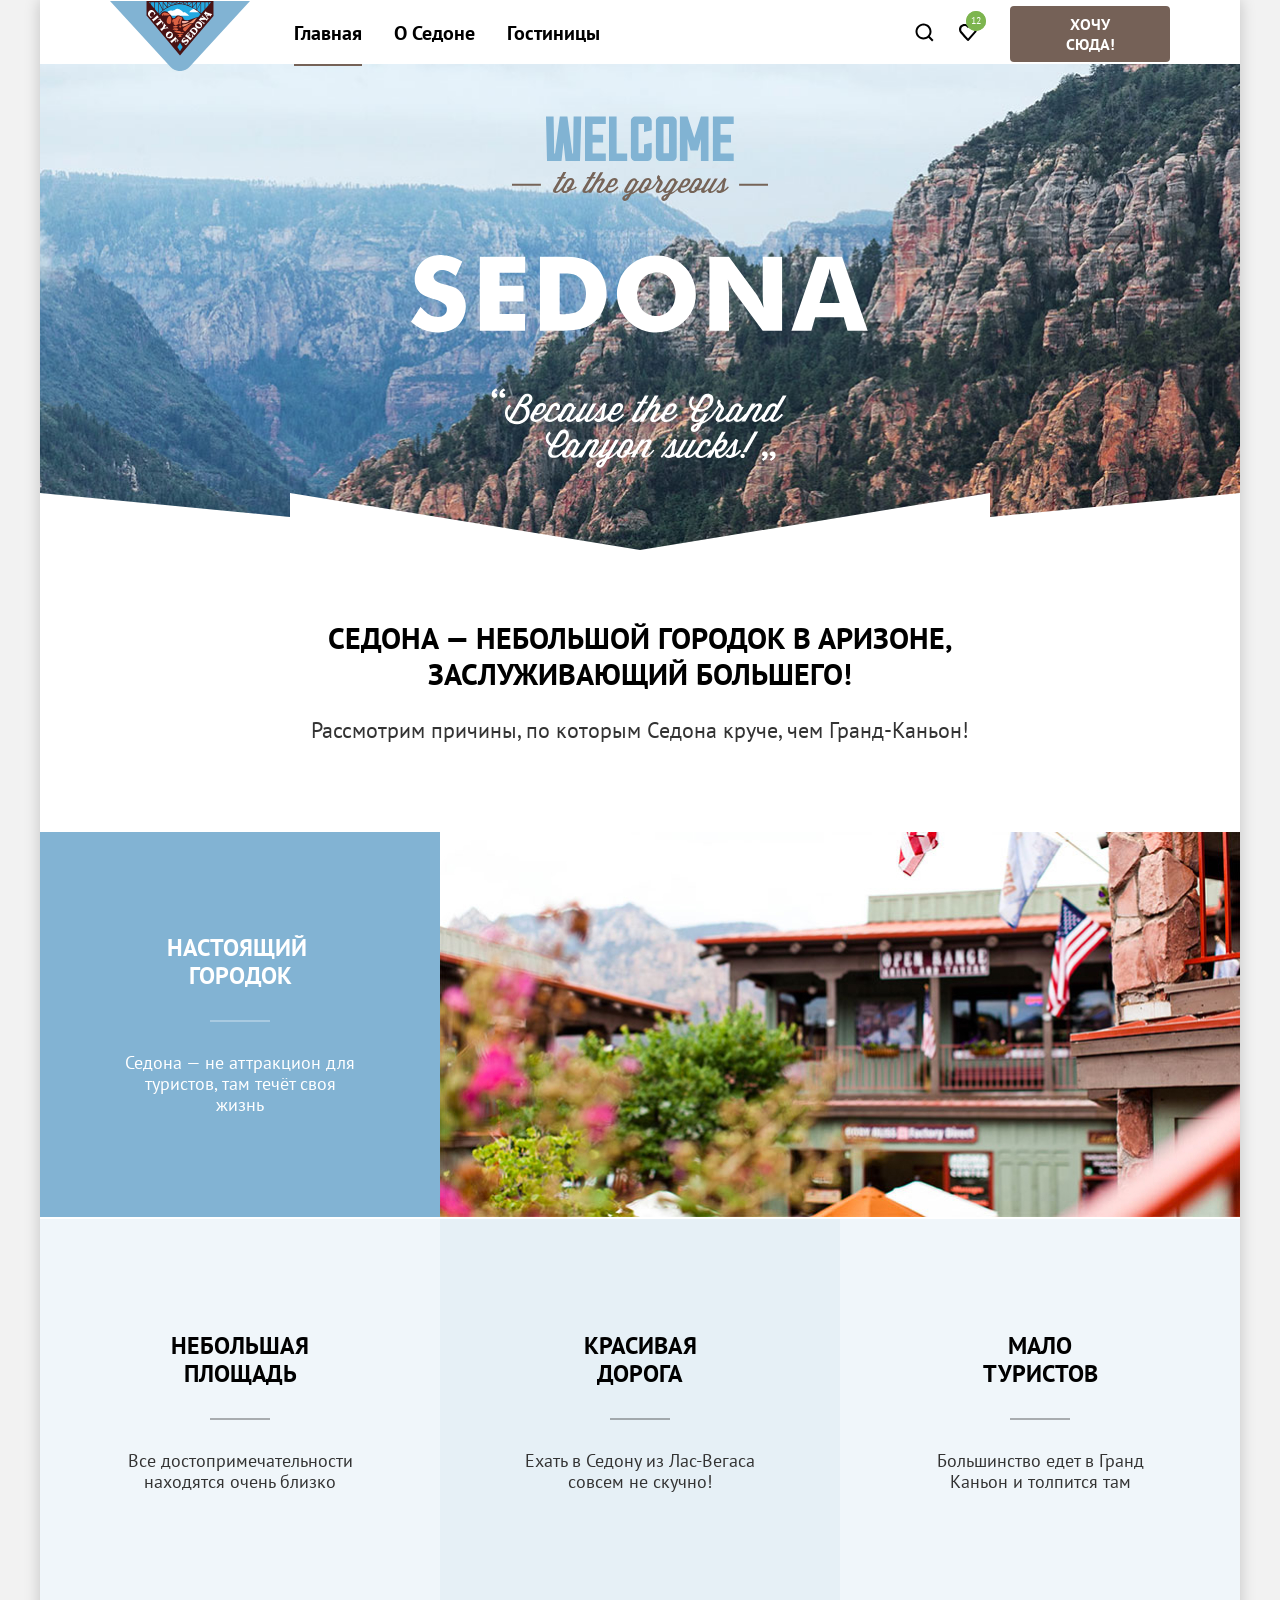
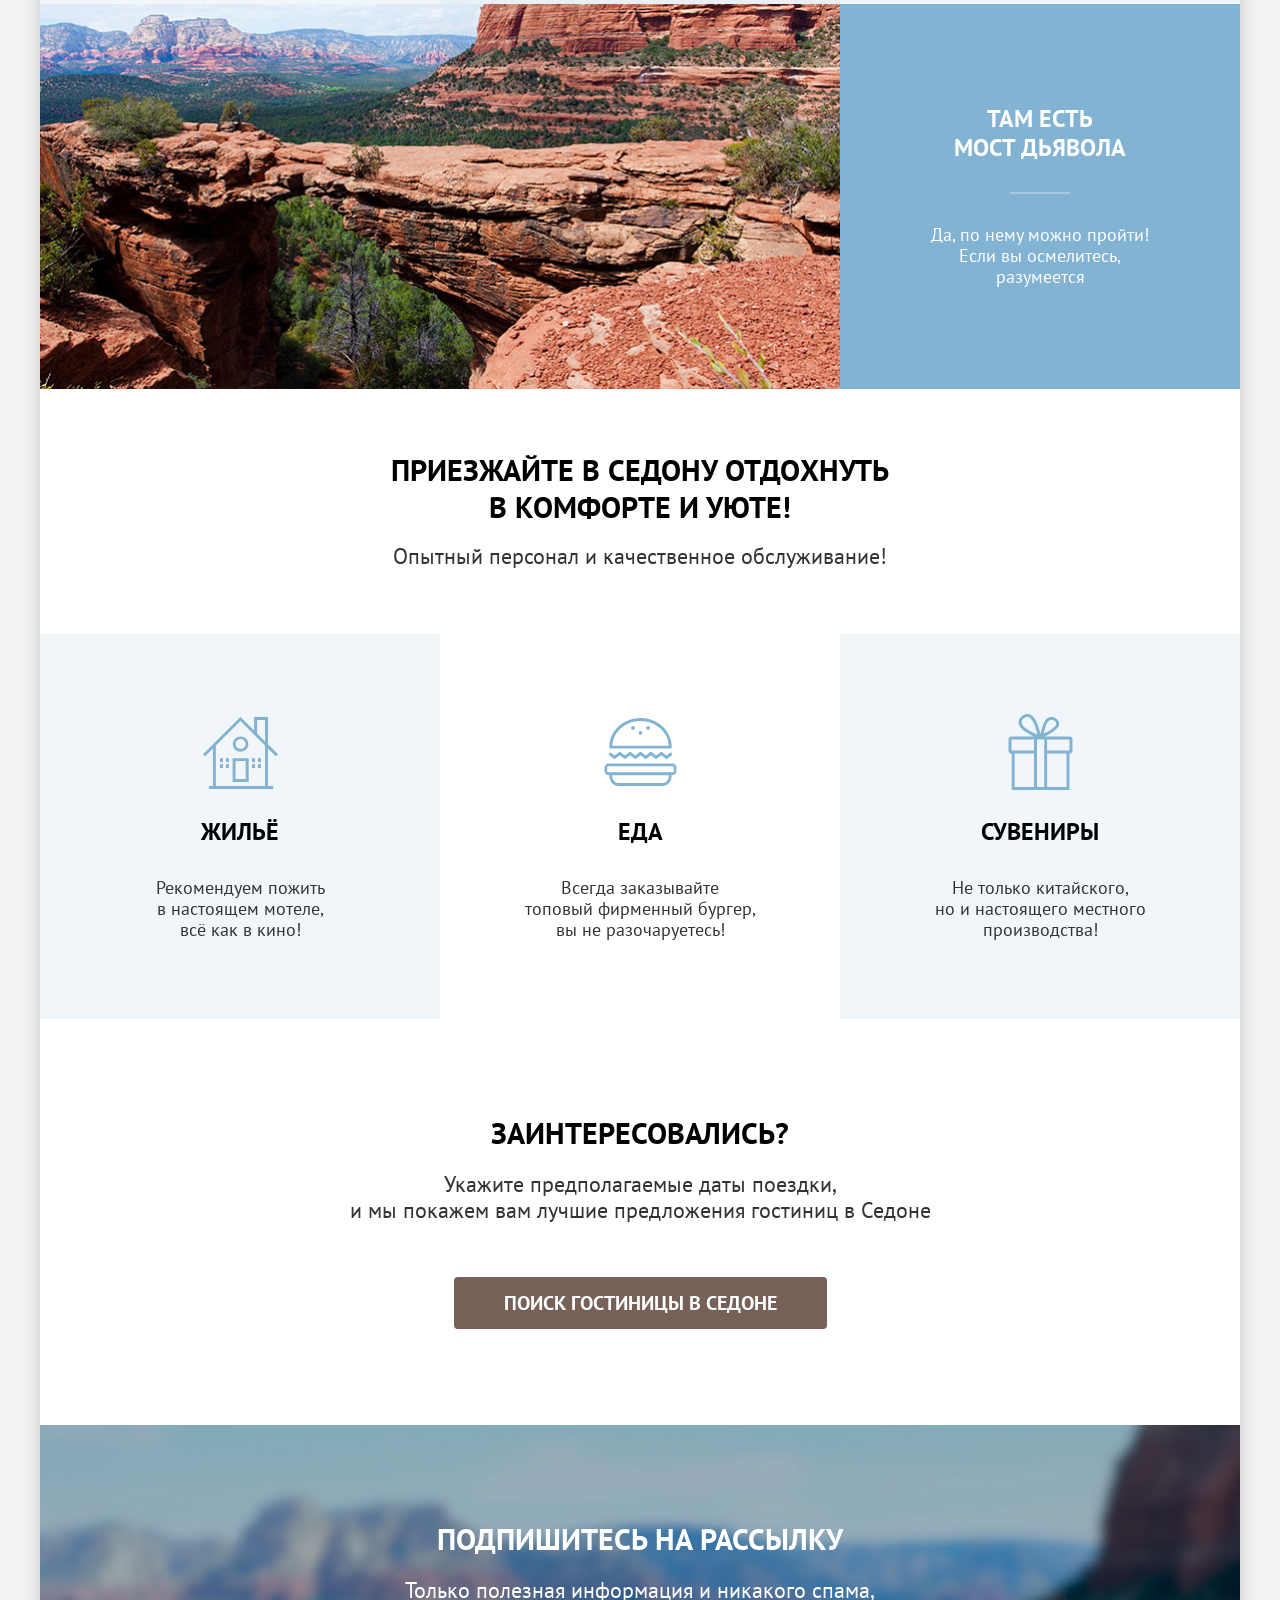
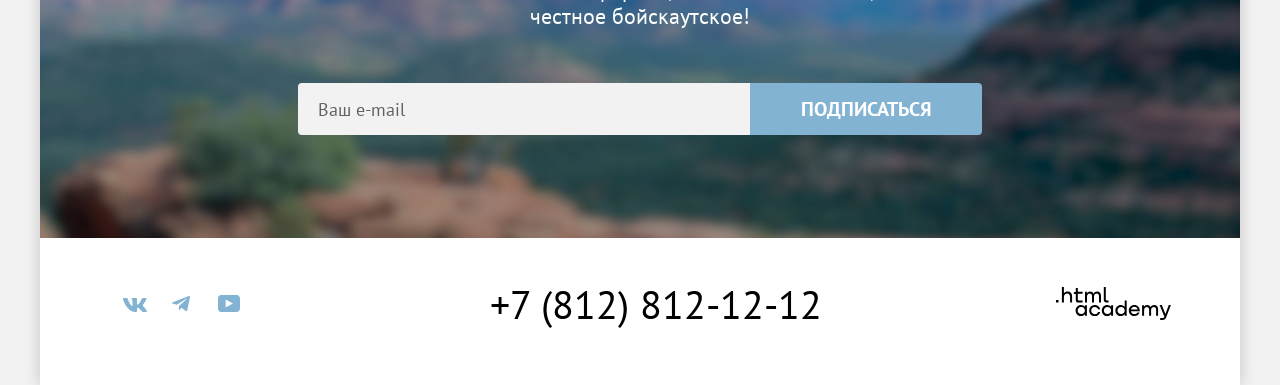
==== commit 3badeddf: "задание 9+выравнивание" ====
--- a/index.html
+++ b/index.html
@@ -58,14 +58,14 @@
 
         <section class="advantages">
           <h2 class="visually-hidden">Преимущества</h2>
-          <p class="advantages-title">Седона — небольшой городок в<br> Аризоне,
+          <p class="advantages-title">Седона — небольшой городок в Аризоне,<br>
             заслуживающий большего!</p>
           <p class="advantages-text">Рассмотрим причины, по которым Седона круче, чем Гранд-Каньон!</p>
 
           <ul class="advantages-list">
             <li class="advantages-item">
               <div class="advantages-wrapper">
-                <h3 class="advantages-title-sedona">Настоящий городок</h3>
+                <h3 class="advantages-title-sedona"><span class="title-part">Настоящий</span> городок</h3>
                 <p class="advantages-description-title">Седона — не аттракцион для туристов, там течёт своя жизнь</p>
               </div>
               <img class="advantages-picture" src="images/sedona-1.jpg" width="800" height="385"
--- a/styles/styles.css
+++ b/styles/styles.css
@@ -100,7 +100,7 @@
 
 .header-logo {
   display: block;
-  margin-right: 30px;
+  margin-right: 28px;
   height: 64px;
 }
 
@@ -152,6 +152,7 @@
   text-align: center;
   text-decoration: none;
   padding: 20px 16px;
+  transform: translateY(1px);
 }
 
 .navigation-link:hover {
@@ -231,6 +232,7 @@
   padding: 8px 34px;
   border-radius: 4px;
   margin-left: auto;
+  transform: translateY(2px);
 }
 
 .navigation-button:hover {
@@ -265,7 +267,7 @@
 
 /* ============ ПРЕИМУЩЕСТВА ============ */
 .advantages {
-  padding-top: 69px;
+  padding-top: 71px;
 }
 
 .advantages-title {
@@ -275,7 +277,7 @@
   text-transform: uppercase;
   text-align: center;
   margin-bottom: 28px;
-  margin-top: 0;
+  margin-top: -1px;
 }
 
 .advantages-text {
@@ -283,7 +285,7 @@
   font-size: 22px;
   line-height: 20px;
   text-align: center;
-  margin-bottom: 90px;
+  margin-bottom: 92px;
   margin-top: 0;
 }
 
@@ -298,23 +300,32 @@
 .advantages-item {
   background-color: #82b3d3;
   display: flex;
+
 }
 
 .advantages-wrapper {
   width: 400px;
-  min-height: 385px;
-  margin: 0 auto;
+  height: 385px;
+  margin: 0;
   padding: 102px 80px;
+  display: flex;
+  flex-direction: column;
+  justify-content: center;
+  box-sizing: border-box;
+  margin-top: -2px;
 }
 
 .advantages-picture {
   width: 800px;
-  height: 385px;
+  height: auto;
   object-fit: cover;
+  display: block;
+  border: none;
+
 }
 
 .advantages-item-sedona {
-  color: #000000;
+  color:#000000;
   font-size: 24px;
   font-weight: 700;
   line-height: 28px;
@@ -324,7 +335,10 @@
   display: flex;
   flex-direction: column;
   justify-content: center;
-  padding: 112px 75px;
+  padding: 0 75px;
+  height: 385px;
+  box-sizing: border-box;
+  margin-top: 2px;
 }
 
 .advantages-item-sedona:nth-child(odd) {
@@ -347,15 +361,15 @@
 }
 
 .advantages-title-sedona {
-  position: relative;
-  color: #ffffff;
-  font-size: 24px;
-  font-weight: 700;
-  line-height: 29px;
-  text-align: center;
-  text-transform: uppercase;
-  margin-bottom: 30px;
-  margin-top: 0;
+position: relative;
+    color: #ffffff;
+    font-size: 24px;
+    font-weight: 700;
+    line-height: 29px;
+    text-align: center;
+    text-transform: uppercase;
+    margin-bottom: 30px;
+    margin-top: 2px;
 }
 
 .advantages-title-sedona::after {
@@ -398,15 +412,15 @@
 
 /* ============ СЕРВИС ============ */
 .title-call {
-  color: #000000;
-  font-size: 30px;
-  line-height: 38px;
-  font-weight: 700;
-  text-align: center;
-  text-transform: uppercase;
-  padding: 0;
-  margin-top: 60px;
-  margin-bottom: 22px;
+color: #000000;
+    font-size: 30px;
+    line-height: 37px;
+    font-weight: 700;
+    text-align: center;
+    text-transform: uppercase;
+    padding: 0;
+    margin-top: 62px;
+    margin-bottom: 22px;
 }
 
 .description-call {
@@ -416,7 +430,7 @@
   text-align: center;
   padding: 0;
   margin-top: 0;
-  margin-bottom: 52px;
+  margin-bottom: 68px;
 }
 
 .recommend-list {
@@ -432,9 +446,9 @@
 
 .recommend-item {
   margin: 0;
-  padding: 60px 40px;
+  padding: 0 75px;
   width: 400px;
-  min-height: 400px;
+  min-height: 385px;
   display: flex;
   flex-direction: column;
   align-items: center;
@@ -452,20 +466,20 @@
   background-image: url("../images/icon/lodging.svg");
   background-repeat: no-repeat;
   background-size: 75px 72px;
-  background-position: center 96px;
+  background-position: center 83px;
 }
 
 .recommend-food {
   background-image: url("../images/icon/food.svg");
   background-repeat: no-repeat;
-  background-position: center 98px;
+  background-position: center 83px;
   background-size: 74px 70px;
 }
 
 .recommend-gift {
   background-image: url("../images/icon/souvenir.svg");
   background-repeat: no-repeat;
-  background-position: center 96px;
+  background-position: center 80px;
   background-size: 76px 76px;
 }
 
@@ -474,11 +488,11 @@
 }
 
 .recommend-item-list {
-  font-size: 24px;
-  line-height: 28px;
-  text-align: center;
-  text-transform: uppercase;
-  margin: 139px 0 30px;
+    font-size: 24px;
+    line-height: 116px;
+    text-align: center;
+    text-transform: uppercase;
+    margin: 140px 0 -13px
 }
 
 .recommend-list-list {
@@ -676,12 +690,15 @@
 
 /* --- ХЛЕБНЫЕ КРОШКИ --- */
 .breadcrumbs {
-  display: flex;
-  flex-wrap: wrap;
-  margin: 0;
-  padding: 0;
-  list-style: none;
-  gap: 10px;
+display: flex;
+    flex-wrap: wrap;
+    margin: 0;
+    padding: 0;
+    list-style: none;
+    gap: 10px;
+    transform: translateX(2px);
+    margin-left: -1px;
+    margin-top: 10px;
 }
 
 .breadcrumbs-link {
@@ -703,7 +720,7 @@
 
 .breadcrumbs-item {
   display: flex;
-  gap: 10px;
+  gap: 11px;
   align-items: center;
   font-size: 16px;
 }
@@ -739,10 +756,11 @@
 }
 
 .catalog-filter-title {
-  font-size: 20px;
-  font-weight: 700;
-  line-height: 24px;
-  margin-bottom: 32px;
+    font-size: 20px;
+    font-weight: 700;
+    line-height: 24px;
+    margin-bottom: 32px;
+    margin-left: -2px;
 }
 
 .catalog-products-list {
@@ -934,7 +952,7 @@
 }
 
 .price-toggle-max {
-  right: -10px;
+  right: -1px;
 }
 
 /* --- КНОПКИ ФИЛЬТРА --- */
@@ -1016,30 +1034,33 @@
   font-weight: 700;
   line-height: 36px;
   text-transform: uppercase;
-  margin-top: 0;
+  margin-top: -2px;
   margin-right: auto;
 }
 
 .select-control {
-  width: 292px;
-  height: 49px;
-  font-family: inherit;
-  font-size: 18px;
-  line-height: 21px;
-  color: #333333;
-  background-color: #ffffff;
-  border: 2px solid #e5e5e5;
-  border-radius: 4px;
-  padding: 0 50px 0 20px;
-  margin-right: 70px;
-  -webkit-appearance: none;
-  -moz-appearance: none;
-  appearance: none;
-  background-image: url("../images/icon/down-arrow.svg");
-  background-repeat: no-repeat;
-  background-position: right 20px center;
-  background-size: 12px 12px;
-  cursor: pointer;
+width: 292px;
+    height: 49px;
+    font-family: inherit;
+    font-size: 18px;
+    line-height: 21px;
+    color: #333333;
+    background-color: #ffffff;
+    border: 2px solid #e5e5e5;
+    border-radius: 4px;
+    padding: 0 50px 0 20px;
+    margin-right: 50px;
+    margin-left: auto;
+    -webkit-appearance: none;
+    -moz-appearance: none;
+    appearance: none;
+    background-image: url(../images/icon/down-arrow.svg);
+    background-repeat: no-repeat;
+    background-position: right 20px center;
+    background-size: 12px 12px;
+    cursor: pointer;
+    transform: translateX(-18px);
+    margin-top: -28px;
 }
 
 .select-control:hover {
@@ -1052,15 +1073,16 @@
 }
 
 .card-grid-toggle {
-  display: flex;
-  margin-right: 8px;
-  width: 48px;
-  height: 48px;
-  justify-content: center;
-  align-items: center;
-  padding: 0;
-  border-radius: 4px;
-  border: 2px solid #e5e5e5;
+display: flex;
+    margin-right: 5px;
+    width: 48px;
+    height: 48px;
+    justify-content: center;
+    align-items: center;
+    border-radius: 4px;
+    border: 2px solid #e5e5e5;
+    box-sizing: border-box;
+    margin-top: -29px;
 }
 
 .card-grid-toggle:hover {
@@ -1073,7 +1095,7 @@
 }
 
 .card-grid-toggle-active {
-  border: 2px solid #000000;
+  border-color: 2px solid #000000;
 }
 
 /* --- СПИСОК ГОСТИНИЦ --- */
@@ -1087,6 +1109,8 @@
   padding-bottom: 40px;
   margin-bottom: 40px;
   border-bottom: 1px solid #e6e6e6;
+  margin-top: 0;
+  transform: translateX(-1px);
 }
 
 .product-card {
@@ -1096,6 +1120,7 @@
   padding: 20px;
   border: 1px solid #e6e6e6;
   border-radius: 4px;
+
 }
 
 .card-img {
@@ -1216,12 +1241,12 @@
 
 /* --- РЕЙТИНГ И ЗВЁЗДЫ --- */
 .rating-stars {
-  display: flex;
-  gap: 6px;
-  align-items: center;
-  height: 36px;
-  margin-left: -5px; /* Сдвигает звезды ВЛЕВО (минус тянет влево) */
-  padding-top: 4px;  /* Сдвигает звезды ВНИЗ */
+     display: flex;
+    gap: 6px;
+    align-items: center;
+    height: 34px;
+    margin-left: -6px;
+    padding-top: 4px;
 }
 
 
@@ -1261,7 +1286,7 @@
 
 .rating {
   margin: 0;
-  padding: 8px 22px;
+  padding: 9px 22px;
   font-size: 16px;
   line-height: 20px;
   color: #333333;
@@ -1279,8 +1304,9 @@
   margin: 0;
   padding: 0;
   gap: 8px;
+  margin-top: -4px;
   list-style: none;
-  margin-bottom: 60px;
+  margin-bottom: 62px;
 }
 
 .pagination-link {
@@ -1540,7 +1566,7 @@
 
 .modal-input-date {
   width: 440px;
-  background-image: url("../images/icon/information.svg");
+  background-image: url("../images/icon/date.svg");
   background-repeat: no-repeat;
   background-position: right 20px center;
   padding-right: 50px;
@@ -1762,3 +1788,31 @@
   background-color: #68a2ca;
   color: rgba(255, 255, 255, 0.3);
 }
+/* ПЕРВЫЙ КВАДРАТИК (Плитка) */
+.sorting-container .card-grid-toggle:nth-child(3) {
+  transform: translateY(1px); /* Сдвигает вверх на 5px */
+  margin-left: 2px; /* Сдвигает вправо на 20px */
+}
+
+/* ВТОРОЙ КВАДРАТИК (Карточки) */
+.sorting-container .card-grid-toggle:nth-child(4) {
+  transform: translateX(2px); /* Сдвигает вниз на 5px */
+}
+
+/* ТРЕТИЙ КВАДРАТИК (Список) */
+.sorting-container .card-grid-toggle:nth-child(5) {
+  transform: translateX(5px); /* Сдвигает влево на 10px */
+}
+.product-list li:nth-child(4){
+  margin-top: -2px;
+}
+.social-footer-vk {
+transform: translateX(-2px);
+}
+.social-footer-yt {
+transform: translateX(-1px);
+}
+.title-part {
+  display: inline-block;
+  transform: translateX(-3px) translateY(1px);
+}
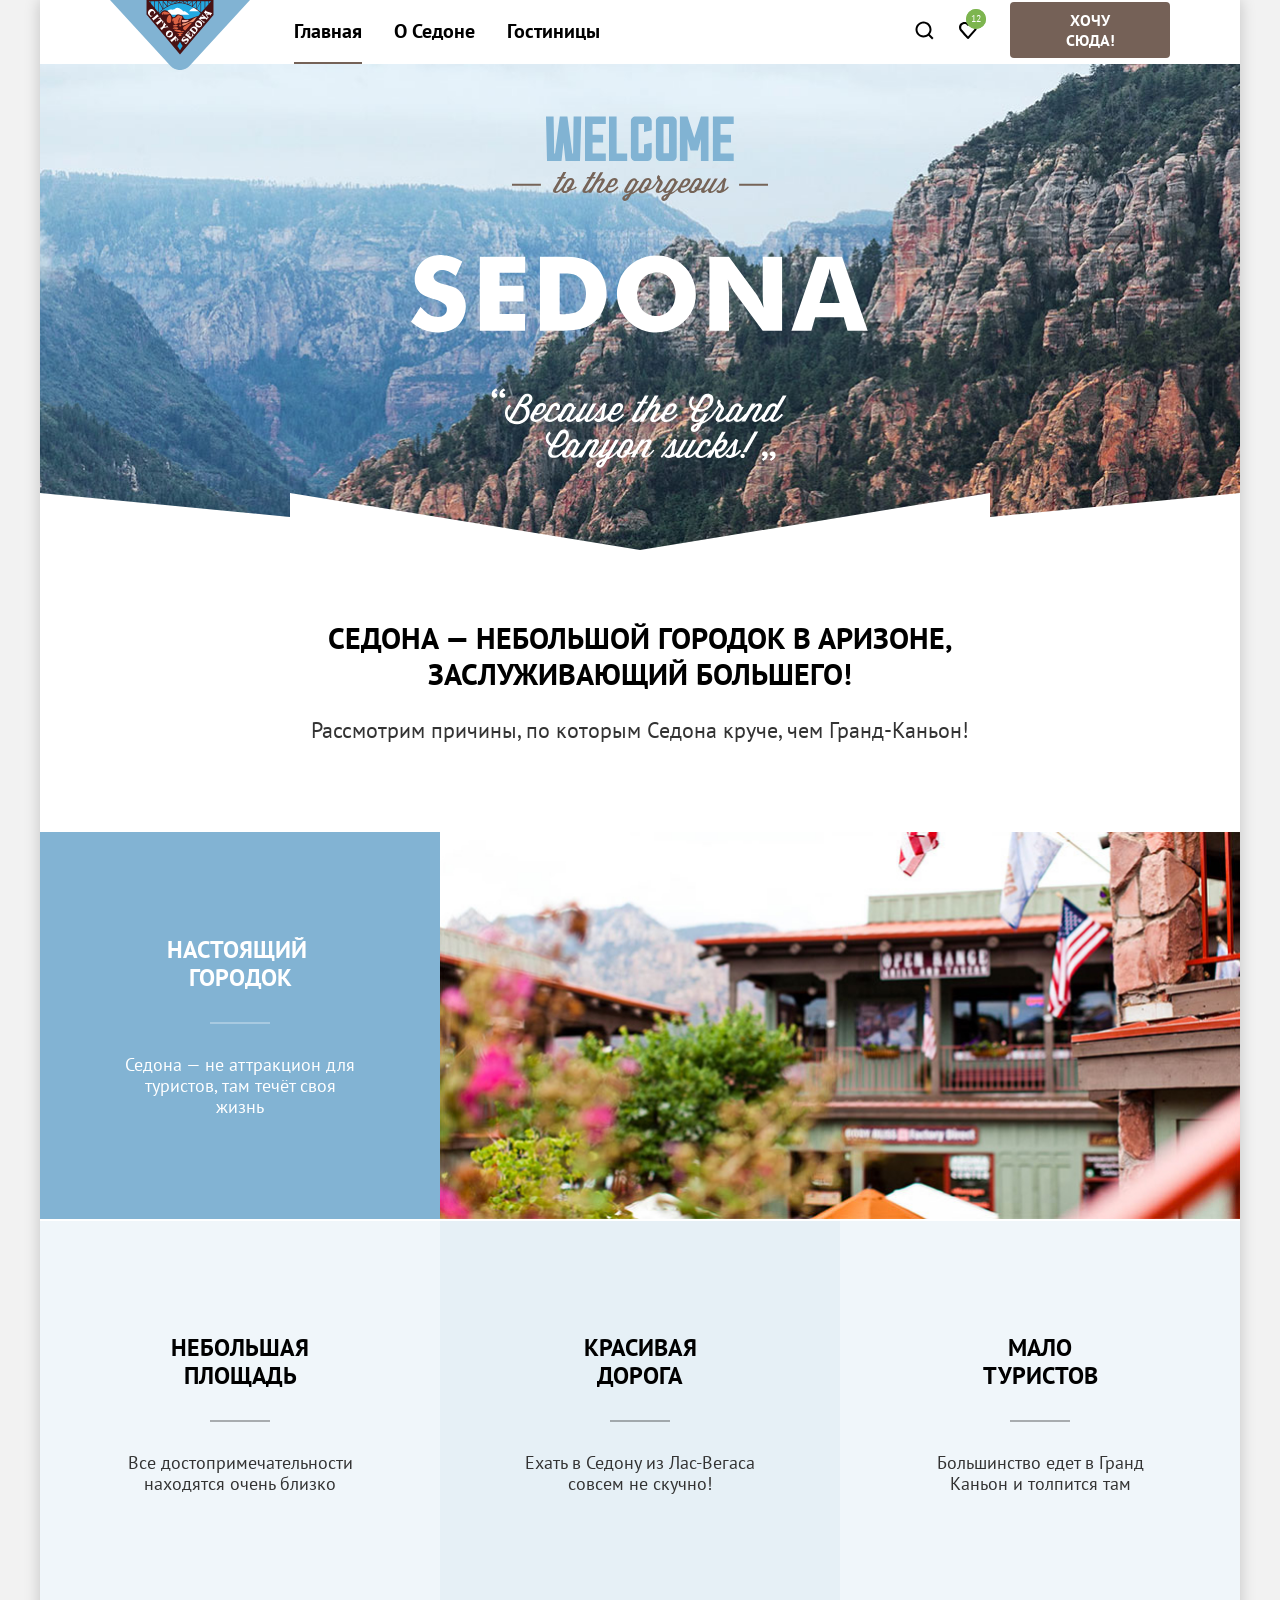
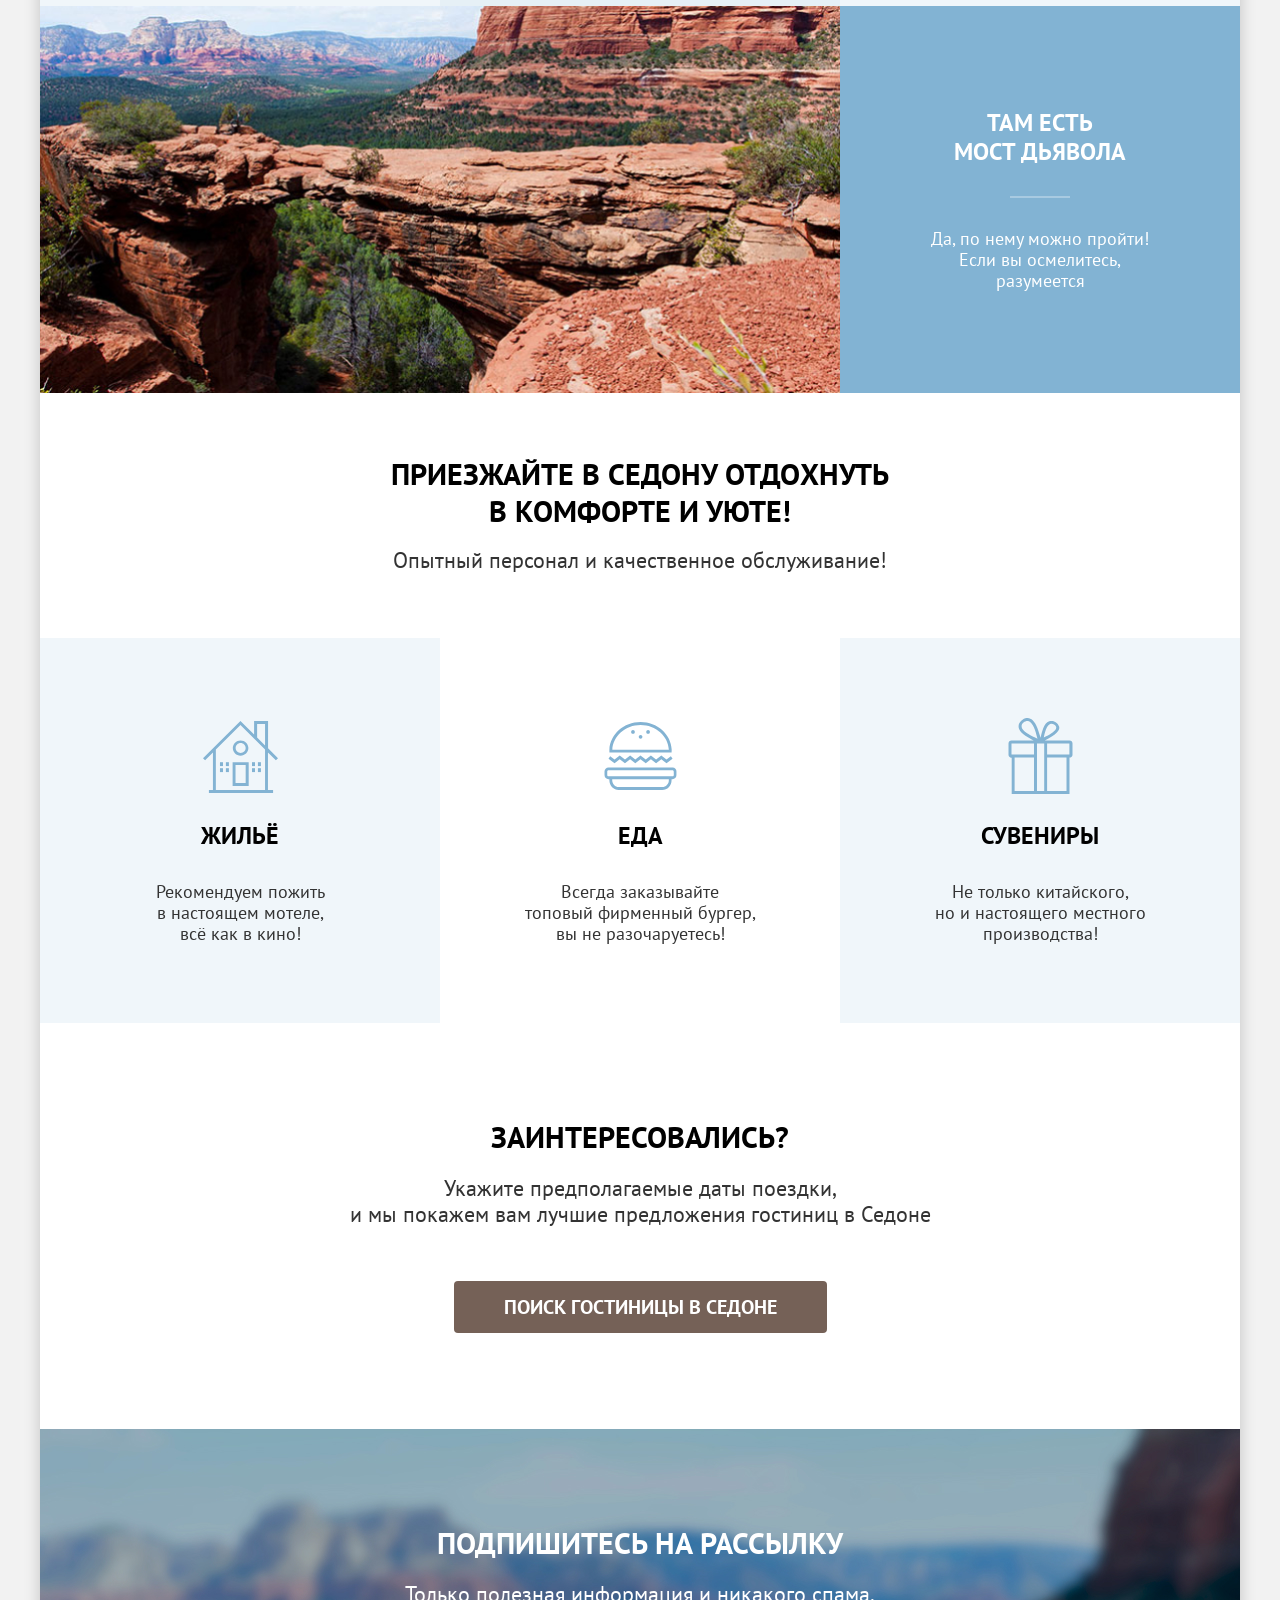
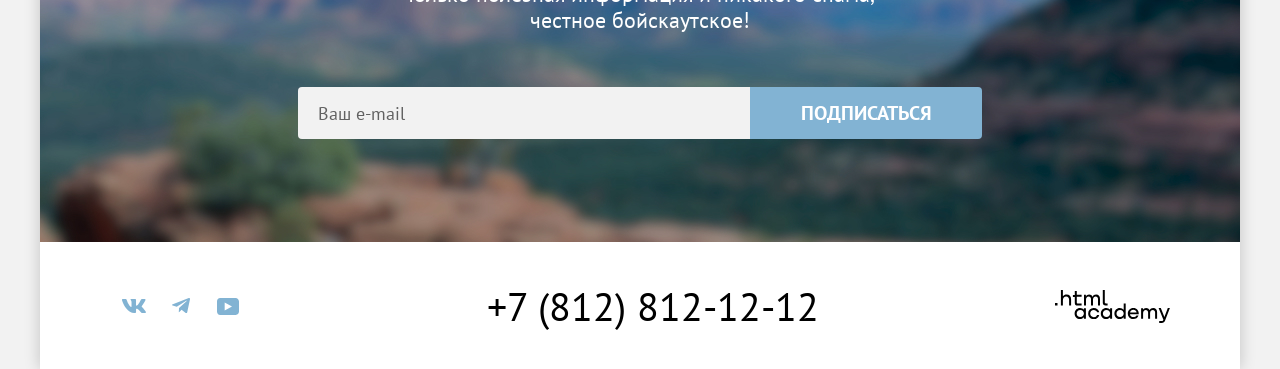
==== commit 4c3c12d2: "подготовка к защите" ====
--- a/index.html
+++ b/index.html
@@ -1,6 +1,5 @@
 <!DOCTYPE html>
 <html lang="ru">
-
   <head>
     <meta charset="utf-8">
     <title>HTML Academy: Седона</title>
@@ -10,7 +9,6 @@
   </head>
 
   <body>
-
     <div class="page-container">
       <header class="page-header coll">
         <nav class="navigation">
@@ -89,7 +87,6 @@
 
             <li class="advantages-item">
               <img class="advantages-picture" src="images/sedona-2.jpg" alt="фото каньона" width="800" height="385">
-
               <div class="advantages-wrapper">
                 <h3 class="advantages-title-sedona">Там есть<br>мост дьявола</h3>
                 <p class="advantages-description-title">Да, по нему можно пройти!<br>Если вы осмелитесь,<br>разумеется</p>
@@ -139,7 +136,7 @@
         </section>
       </main>
 
-      <footer class="page-footer coll">
+      <footer class="page-footer page-footer index coll">
         <ul class="footer-social-list">
           <li class="footer-social-item">
             <a class="social-footer social-footer-vk" href="https://vk.com/htmlacademy">
@@ -152,7 +149,7 @@
             </a>
           </li>
           <li class="footer-social-item">
-            <a class="social-footer social-footer-tg" href=" https://t.me/htmlacademy">
+            <a class="social-footer social-footer-tg" href="https://t.me/htmlacademy">
               <svg xmlns="http://www.w3.org/2000/svg" width="18" height="16" viewBox="0 0 18 16">
                 <path
                   d="M16.79.1.84 6.25c-1.09.43-1.08 1.04-.2 1.31l4.1 1.28 9.47-5.98c.44-.27.85-.12.52.18L7.05 9.96l-.28 4.22c.41 0 .6-.19.83-.41l1.99-1.93 4.13 3.05c.77.42 1.31.2 1.5-.7l2.72-12.8c.28-1.12-.43-1.62-1.16-1.3" />
@@ -160,8 +157,8 @@
               <span class="visually-hidden">Мы в телеграм</span>
             </a>
           </li>
-          <li class="footer-social_item">
-            <a class="social-footer social-footer-yt" href=" https://www.youtube.com/channel/UChUxTMjJGo-JDRY8pNTGL2g">
+          <li class="footer-social-item">
+            <a class="social-footer social-footer-yt" href="https://www.youtube.com/channel/UChUxTMjJGo-JDRY8pNTGL2g">
               <svg xmlns="http://www.w3.org/2000/svg" width="22" height="17" viewBox="0 0 22 17">
                 <path
                   d="M18.6 0H3.18C1.31 0 0 1.6 0 3.4v10.1C0 15.4 1.31 17 3.17 17h15.66c1.64 0 3.17-1.6 3.17-3.4V3.4C21.78 1.6 20.47 0 18.6 0M7.67 12.54V4.46L15 8.5z" />
@@ -183,74 +180,78 @@
       </footer>
     </div>
 
-   <dialog class="modal-dialog" data-test="modal" id="modal" aria-labelledby="modal-name">
-  <header class="modal-header">
-    <h2 class="modal-title" id="modal-name">Поиск гостиницы в Седоне</h2>
-    <button class="modal-close-button" type="button" onclick="window.modal.close()">
-      <span class="visually-hidden">Закрыть</span>
-    </button>
-  </header>
-
-  <form class="modal-form" action="https://echo.htmlacademy.ru/" method="post">
-    <div class="modal-date">
-      <label class="modal-label-text" for="check-in-date">Дата заезда:</label>
-      <input class="modal-input modal-input-date" type="text" id="check-in-date" name="check-in-date"
-        value="27 апреля 2028" placeholder="Укажите дату" required>
-      <p class="message error-message">Мы не можем отправить вас в прошлое.</p>
-    </div>
-
-    <div class="modal-date">
-      <label class="modal-label-text" for="check-out-date">Дата выезда:</label>
-      <input class="modal-input modal-input-date" type="text" id="check-out-date" name="check-out-date"
-        value="1 сентября 2023" placeholder="Укажите дату" required>
-      <p class="message">На эти даты есть свободные номера. Пока есть.</p>
-    </div>
-
-    <div class="modal-people">
-      <div class="modal-person">
-        <label class="modal-label-text" for="adults-count">Взрослые:</label>
-        <div class="modal-counter">
-          <button type="button" class="modal-counter-button modal-counter-min">
-            <span class="visually-hidden">Уменьшить количество взрослых</span>
-          </button>
-          <input class="modal-input modal-input-counter" type="number" name="adults-count"
-            id="adults-count" value="2" min="1" max="99" required>
-          <button type="button" class="modal-counter-button modal-counter-plus">
-            <span class="visually-hidden">Увеличить количество взрослых</span>
-          </button>
+    <dialog class="modal-dialog" data-test="modal" id="modal" aria-labelledby="modal-name">
+      <header class="modal-header">
+        <h2 class="modal-title" id="modal-name">Поиск гостиницы в Седоне</h2>
+        <button class="modal-close-button" type="button">
+          <span class="visually-hidden">Закрыть</span>
+        </button>
+      </header>
+
+      <form class="modal-form" action="https://echo.htmlacademy.ru/" method="post">
+        <div class="modal-date">
+          <label class="modal-label-text" for="check-in-date">Дата заезда:</label>
+          <input class="modal-input modal-input-date" type="text" id="check-in-date" name="check-in-date"
+            value="27 апреля 2020" placeholder="Укажите дату" required>
+          <p class="message error-message">Мы не можем отправить вас в прошлое.</p>
         </div>
-      </div>
-
-      <div class="modal-person">
-        <div class="modal-person-label">
-          <label class="modal-label-text" for="kids-count">Дети:</label>
-          <div class="modal-tooltip">
-            <button class="tooltip-button" type="button" aria-labelledby="tooltip-label">
-              <span class="visually-hidden">Подсказка</span>
-            </button>
-            <span class="info-text" role="tooltip" id="tooltip-label">Укажите количество детей, которые будут с вами,
-              возраст которых от 6 до 18 лет. Дети до 6 лет размещаются бесплатно.</span>
+
+        <div class="modal-date">
+          <label class="modal-label-text" for="check-out-date">Дата выезда:</label>
+          <input class="modal-input modal-input-date" type="text" id="check-out-date" name="check-out-date"
+            value="1 сентября 2023" placeholder="Укажите дату" required>
+          <p class="message">На эти даты есть свободные номера. Пока есть.</p>
+        </div>
+
+        <div class="modal-people">
+          <div class="modal-person">
+            <label class="modal-label-text" for="adults-count">Взрослые:</label>
+            <div class="modal-counter">
+              <button type="button" class="modal-counter-button modal-counter-min">
+                <span class="visually-hidden">Уменьшить количество взрослых</span>
+              </button>
+              <input class="modal-input modal-input-counter" type="number" name="adults-count"
+                id="adults-count" value="2" min="1" max="99" required>
+              <button type="button" class="modal-counter-button modal-counter-plus">
+                <span class="visually-hidden">Увеличить количество взрослых</span>
+              </button>
+            </div>
+          </div>
+
+          <div class="modal-person">
+            <div class="modal-person-label">
+              <label class="modal-label-text" for="kids-count">Дети:</label>
+              <div class="modal-tooltip">
+                <button class="tooltip-button" type="button" aria-labelledby="tooltip-label">
+                  <span class="visually-hidden">Подсказка</span>
+                </button>
+                <span class="info-text" role="tooltip" id="tooltip-label">Укажите количество детей, которые будут с вами,
+                  возраст которых от 6 до 18 лет. Дети до 6 лет размещаются бесплатно.</span>
+              </div>
+            </div>
+            <div class="modal-counter">
+              <button type="button" class="modal-counter-button modal-counter-min">
+                <span class="visually-hidden">Уменьшить количество детей</span>
+              </button>
+              <input class="modal-input modal-input-counter" type="number" name="kids-count"
+                id="kids-count" value="2" min="0" max="99" required>
+              <button type="button" class="modal-counter-button modal-counter-plus">
+                <span class="visually-hidden">Увеличить количество детей</span>
+              </button>
+            </div>
           </div>
         </div>
-        <div class="modal-counter">
-          <button type="button" class="modal-counter-button modal-counter-min">
-            <span class="visually-hidden">Уменьшить количество детей</span>
-          </button>
-          <input class="modal-input modal-input-counter" type="number" name="kids-count"
-            id="kids-count" value="2" min="0" max="99" required>
-          <button type="button" class="modal-counter-button modal-counter-plus">
-            <span class="visually-hidden">Увеличить количество детей</span>
-          </button>
-        </div>
-      </div>
-    </div>
-
-    <button class="find-button" type="submit">Найти</button>
-  </form>
-</dialog>
-
-
-
+
+        <button class="find-button" type="submit">Найти</button>
+      </form>
+    </dialog>
+
+    <script>
+      const modal = document.getElementById('modal');
+      const closeButton = document.querySelector('.modal-close-button');
+      closeButton.addEventListener('click', () => {
+        modal.close();
+      });
+    </script>
   </body>
-
 </html>
--- a/styles/styles.css
+++ b/styles/styles.css
@@ -81,6 +81,7 @@
   display: flex;
   margin: 0 auto;
   width: 1200px;
+  transform: translateY(2px);
 }
 
 /* ============ ХЭДЕР ============ */
@@ -110,7 +111,7 @@
   width: 140px;
   height: 70px;
   object-fit: contain;
-  margin-top: 1px; /* Аккуратный свис логотипа */
+  margin-top: 0;
 }
 
 .background-text {
@@ -135,6 +136,7 @@
   margin: 0;
   padding: 0;
   list-style: none;
+  transform: translateY(-2px);
 }
 
 .navigation-user {
@@ -232,7 +234,7 @@
   padding: 8px 34px;
   border-radius: 4px;
   margin-left: auto;
-  transform: translateY(2px);
+  transform: translateY(-2px);
 }
 
 .navigation-button:hover {
@@ -249,7 +251,6 @@
   color: rgba(255, 255, 255, 0.3);
 }
 
-/* ============ HERO (SEDONA) ============ */
 .sedona-city {
   display: block;
   position: relative;
@@ -300,12 +301,11 @@
 .advantages-item {
   background-color: #82b3d3;
   display: flex;
-
 }
 
 .advantages-wrapper {
   width: 400px;
-  height: 385px;
+  min-height: 385px;
   margin: 0;
   padding: 102px 80px;
   display: flex;
@@ -321,7 +321,6 @@
   object-fit: cover;
   display: block;
   border: none;
-
 }
 
 .advantages-item-sedona {
@@ -361,15 +360,15 @@
 }
 
 .advantages-title-sedona {
-position: relative;
-    color: #ffffff;
-    font-size: 24px;
-    font-weight: 700;
-    line-height: 29px;
-    text-align: center;
-    text-transform: uppercase;
-    margin-bottom: 30px;
-    margin-top: 2px;
+  position: relative;
+  color: #ffffff;
+  font-size: 24px;
+  font-weight: 700;
+  line-height: 29px;
+  text-align: center;
+  text-transform: uppercase;
+  margin-bottom: 30px;
+  margin-top: 2px;
 }
 
 .advantages-title-sedona::after {
@@ -412,15 +411,15 @@
 
 /* ============ СЕРВИС ============ */
 .title-call {
-color: #000000;
-    font-size: 30px;
-    line-height: 37px;
-    font-weight: 700;
-    text-align: center;
-    text-transform: uppercase;
-    padding: 0;
-    margin-top: 62px;
-    margin-bottom: 22px;
+  color: #000000;
+  font-size: 30px;
+  line-height: 37px;
+  font-weight: 700;
+  text-align: center;
+  text-transform: uppercase;
+  padding: 0;
+  margin-top: 62px;
+  margin-bottom: 22px;
 }
 
 .description-call {
@@ -488,11 +487,11 @@
 }
 
 .recommend-item-list {
-    font-size: 24px;
-    line-height: 116px;
-    text-align: center;
-    text-transform: uppercase;
-    margin: 140px 0 -13px
+  font-size: 24px;
+  line-height: 116px;
+  text-align: center;
+  text-transform: uppercase;
+  margin: 140px 0 -13px
 }
 
 .recommend-list-list {
@@ -672,7 +671,7 @@
   color: #ffffff;
   background-size: cover;
   background-repeat: no-repeat;
-  padding: 35px 70px 60px;
+  padding: 35px 70px 55px;
 }
 
 .inner-section {
@@ -686,19 +685,20 @@
   line-height: 78px;
   margin-top: 0;
   margin-bottom: 8px;
+  transform: translateY(-2px); /* Твой сдвиг */
 }
 
 /* --- ХЛЕБНЫЕ КРОШКИ --- */
 .breadcrumbs {
-display: flex;
-    flex-wrap: wrap;
-    margin: 0;
-    padding: 0;
-    list-style: none;
-    gap: 10px;
-    transform: translateX(2px);
-    margin-left: -1px;
-    margin-top: 10px;
+  display: flex;
+  flex-wrap: wrap;
+  margin: 0;
+  padding: 0;
+  list-style: none;
+  gap: 10px;
+  transform: translateX(2px);
+  margin-left: -1px;
+  margin-top: 10px;
 }
 
 .breadcrumbs-link {
@@ -741,6 +741,7 @@
   display: flex;
   flex-wrap: wrap;
   gap: 70px;
+  transform: translateY(-2px); /* Твой сдвиг */
 }
 
 .catalog-filter-group {
@@ -756,11 +757,20 @@
 }
 
 .catalog-filter-title {
-    font-size: 20px;
-    font-weight: 700;
-    line-height: 24px;
-    margin-bottom: 32px;
-    margin-left: -2px;
+  font-size: 20px;
+  font-weight: 700;
+  line-height: 24px;
+  margin-bottom: 32px;
+  margin-left: -2px;
+}
+
+.control:hover,
+.filter-label:hover {
+  opacity: 0.6;
+}
+
+.control:active {
+  opacity: 0.3;
 }
 
 .catalog-products-list {
@@ -867,15 +877,27 @@
   -moz-appearance: textfield;
   border: none;
   padding: 0 20px;
-  background-color: #ffffff;
+  background-color: #f2f2f2;
   color: #000000;
   text-align: left;
+  box-sizing: border-box;
+  transition: box-shadow 0.2s, background-color 0.2s
 }
 
 .field-price::-webkit-outer-spin-button,
 .field-price::-webkit-inner-spin-button {
   -webkit-appearance: none;
   margin: 0;
+}
+
+.field-price:hover {
+  background-color: #e5e5e5;
+}
+
+.field-price:focus-visible {
+  background-color: #e5e5e5;
+  outline: 2px solid #82b3d3;
+  outline-offset: -2px;
 }
 
 .range-input:first-child .field-price {
@@ -973,6 +995,7 @@
   font-weight: 700;
   text-align: center;
   background-color: #82b3d3;
+  transition: background-color 0.2s;
   text-transform: uppercase;
   text-decoration: none;
   cursor: pointer;
@@ -986,7 +1009,7 @@
 
 .catalog-submit-btn:focus-visible {
   outline: 2px solid #ffffff;
-  outline-offset: -4px;
+  outline-offset: 2px;
 }
 
 .catalog-submit-btn:active {
@@ -1026,6 +1049,7 @@
   margin-top: 55px;
   margin-bottom: 21px;
   padding: 0 1px 1px;
+  transform: translateY(4px); /* Твой сдвиг */
 }
 
 .catalog-search {
@@ -1039,28 +1063,28 @@
 }
 
 .select-control {
-width: 292px;
-    height: 49px;
-    font-family: inherit;
-    font-size: 18px;
-    line-height: 21px;
-    color: #333333;
-    background-color: #ffffff;
-    border: 2px solid #e5e5e5;
-    border-radius: 4px;
-    padding: 0 50px 0 20px;
-    margin-right: 50px;
-    margin-left: auto;
-    -webkit-appearance: none;
-    -moz-appearance: none;
-    appearance: none;
-    background-image: url(../images/icon/down-arrow.svg);
-    background-repeat: no-repeat;
-    background-position: right 20px center;
-    background-size: 12px 12px;
-    cursor: pointer;
-    transform: translateX(-18px);
-    margin-top: -28px;
+  width: 292px;
+  height: 49px;
+  font-family: inherit;
+  font-size: 18px;
+  line-height: 21px;
+  color: #333333;
+  background-color: #ffffff;
+  border: 2px solid #e5e5e5;
+  border-radius: 4px;
+  padding: 0 50px 0 20px;
+  margin-right: 50px;
+  margin-left: auto;
+  -webkit-appearance: none;
+  -moz-appearance: none;
+  appearance: none;
+  background-image: url(../images/icon/down-arrow.svg);
+  background-repeat: no-repeat;
+  background-position: right 20px center;
+  background-size: 12px 12px;
+  cursor: pointer;
+  transform: translateX(-18px);
+  margin-top: -28px;
 }
 
 .select-control:hover {
@@ -1073,16 +1097,16 @@
 }
 
 .card-grid-toggle {
-display: flex;
-    margin-right: 5px;
-    width: 48px;
-    height: 48px;
-    justify-content: center;
-    align-items: center;
-    border-radius: 4px;
-    border: 2px solid #e5e5e5;
-    box-sizing: border-box;
-    margin-top: -29px;
+  display: flex;
+  margin-right: 5px;
+  width: 48px;
+  height: 48px;
+  justify-content: center;
+  align-items: center;
+  border-radius: 4px;
+  border: 2px solid #e5e5e5;
+  box-sizing: border-box;
+  margin-top: -29px;
 }
 
 .card-grid-toggle:hover {
@@ -1095,7 +1119,7 @@
 }
 
 .card-grid-toggle-active {
-  border-color: 2px solid #000000;
+  border: 2px solid #000000;
 }
 
 /* --- СПИСОК ГОСТИНИЦ --- */
@@ -1120,7 +1144,6 @@
   padding: 20px;
   border: 1px solid #e6e6e6;
   border-radius: 4px;
-
 }
 
 .card-img {
@@ -1140,6 +1163,7 @@
 .product-card-link {
   grid-column: 1 / -1;
   text-decoration: none;
+  color: #000000;
 }
 
 .product-card-title {
@@ -1149,6 +1173,9 @@
   line-height: 28px;
   text-decoration: none;
   margin: 0;
+  grid-column: 1 / -1;
+  word-wrap: break-word;
+  overflow-wrap: break-word;
 }
 
 .product-card-name {
@@ -1241,48 +1268,18 @@
 
 /* --- РЕЙТИНГ И ЗВЁЗДЫ --- */
 .rating-stars {
-     display: flex;
-    gap: 6px;
-    align-items: center;
-    height: 34px;
-    margin-left: -6px;
-    padding-top: 4px;
-}
-
+  display: flex;
+  gap: 6px;
+  align-items: center;
+  height: 34px;
+  margin-left: -6px;
+  padding-top: 4px;
+  transform: translateX(6px);
+}
 
 .star-icon {
   display: block;
 }
-
-/* Базовые стили для всех звёзд */
-.rating-stars::before {
-  content: "";
-  display: block;
-  height: 17px;
-  background-image: url("../images/icon/stars-icon.svg");
-  background-repeat: space no-repeat;
-}
-
-/* ДЛЯ 4 ЗВЁЗД */
-.rating-stars-4::before {
-  width: 90px; /* Общая ширина с отступами */
-  /* Обрезаем картинку. Если в SVG 5 звезд, мы показываем только часть */
-  background-size: 90px 17px; /* Растягиваем так, чтобы 4 звезды заняли ровно 90px */
-}
-
-/* ДЛЯ 3 ЗВЁЗД */
-.rating-stars-3::before {
-  width: 66px;
-  background-size: 66px 17px;
-}
-
-/* ДЛЯ 2 ЗВЁЗД */
-.rating-stars-2::before {
-  width: 42px;
-  background-size: 42px 17px;
-}
-
-
 
 .rating {
   margin: 0;
@@ -1307,6 +1304,7 @@
   margin-top: -4px;
   list-style: none;
   margin-bottom: 62px;
+  transform: translateY(3px);
 }
 
 .pagination-link {
@@ -1369,22 +1367,33 @@
 .page-footer {
   display: flex;
   justify-content: space-between;
-  padding: 36px 70px 35px;
+  padding: 20px 70px;
+  min-height: 120px;
   align-items: center;
-}
+  transform: translateY(-3px) ;
+}
+
+.page-footer-index {
+ transform: translateY(-5px);
+}
+
+
 
 .footer-social-list {
   display: flex;
-    flex-wrap: wrap;
-    list-style: none;
-    padding: 5px;
-    margin: 10px;
-    max-width: 250px;
-    margin-top: 16px;
+  justify-content: center;
+  align-items: center;
+  list-style: none;
+  width: 180px;
+  margin-left: -39px;
+  margin-top: 29px;
 }
 
 .footer-social-item {
   margin: 0;
+  display: flex;
+  justify-content: center;
+  align-items: center;
 }
 
 .page-footer a {
@@ -1399,6 +1408,10 @@
   background-position: center;
   width: 47px;
   height: 40px;
+  display: flex;
+  justify-content: center;
+  align-items: center;
+  transform: translate(0, -2px);
 }
 
 .social-footer svg {
@@ -1418,15 +1431,15 @@
 }
 
 .phone-number {
-     display: block;
-    color: #000000;
-    font-size: 40px;
-    line-height: 40px;
-    text-align: center;
-    margin: auto;
-    margin-top: 10px;
-    transform: translateX(-12px);
-    text-decoration: none;
+  display: block;
+  color: #000000;
+  font-size: 40px;
+  line-height: 40px;
+  text-align: center;
+  margin: auto;
+  margin-top: 10px;
+  text-decoration: none;
+  transform: translate(0,17px);
 }
 
 .phone-number:hover {
@@ -1443,10 +1456,10 @@
 }
 
 .page-footer-link {
-      display: block;
-    margin: 0;
-    margin-top: -13px;
-    transform: translateX(1px);
+  display: block;
+  margin: 0;
+  margin-top: -13px;
+  transform: translateY(12px);
 }
 
 .page-footer-link svg {
@@ -1473,7 +1486,6 @@
   padding: 64px 70px;
   border: 0;
   width: 717px;
-  position: relative;
   position: fixed;
   top: 50%;
   left: 50%;
@@ -1501,15 +1513,22 @@
   border-radius: 50%;
   align-items: center;
   justify-content: center;
+  transition: opacity 0.2s, background-color 0.2s;
 }
 
 .modal-close-button:hover {
   background-color: #e5e5e5;
+  opacity: 0.6;
 }
 
 .modal-close-button:focus-visible {
   outline: 2px solid #82b3d3;
   outline-offset: 2px;
+}
+
+.modal-close-button:active {
+  background-color: #e5e5e5;
+  opacity: 0.3;
 }
 
 .modal-close-button::before {
@@ -1542,6 +1561,8 @@
   gap: 0 10px;
   margin-bottom: 23px;
   align-items: start;
+  position: relative;
+  left: -2px;
 }
 
 .modal-label-text {
@@ -1566,10 +1587,35 @@
 
 .modal-input-date {
   width: 440px;
+  padding: 12px 50px 12px 20px;
+  background-color: #f2f2f2;
+  border-radius: 4px;
+  border: none;
+  font-family: inherit;
+  font-size: 18px;
+  line-height: 24px;
+  font-weight: 700;
+  color: #000000;
+  position: relative;
+}
+
+.modal-date::after {
+  content: "";
+  position: absolute;
+  width: 18px;
+  height: 18px;
+  top: 25px;
+  right: 20px;
+  transform: translateY(-50%);
   background-image: url("../images/icon/date.svg");
   background-repeat: no-repeat;
-  background-position: right 20px center;
-  padding-right: 50px;
+  background-size: contain;
+  opacity: 0.3;
+  pointer-events: none;
+}
+
+.modal-input-date:focus {
+  opacity: 1;
 }
 
 .modal-input:focus-visible {
@@ -1589,11 +1635,10 @@
   color: #ff5757;
 }
 
-/* --- Взрослые / Дети --- */
 .modal-people {
   display: flex;
   justify-content: space-between;
-  align-items: center;
+  align-items: flex-start;
   gap: 40px;
   margin-bottom: 48px;
 }
@@ -1608,26 +1653,33 @@
 .modal-person-label {
   display: flex;
   align-items: center;
-  gap: 4px;
+  margin-left: 10px;
 }
 
 .modal-person-label .modal-label-text {
   padding: 0;
   white-space: nowrap;
-}
-
+  transform: translateX(-2px);
+}
+
+/* Исправленный дубль: теперь один блок modal-counter */
 .modal-counter {
   display: flex;
   align-items: center;
   height: 48px;
   background-color: #f2f2f2;
   border-radius: 4px;
+  width: 110px;
+  justify-content: center;
+  gap: 2px;
+  padding-right: 8px;
+  padding-left: 4px;
 }
 
 .modal-counter-button {
   display: flex;
-  width: 40px;
-  height: 48px;
+  width: 26px;
+  height: 26px;
   border: none;
   cursor: pointer;
   background-color: transparent;
@@ -1635,45 +1687,54 @@
   justify-content: center;
   flex-shrink: 0;
   position: relative;
-}
-
-.modal-counter-button:hover {
-  background-color: #e5e5e5;
-}
-
+  border-radius: 4px;
+  margin: 11px;
+}
+
+/* Исправленный дубль focus-visible */
 .modal-counter-button:focus-visible {
-  outline: 2px solid #82b3d3;
-  outline-offset: -2px;
-}
-
-.modal-counter-min::before {
-  content: "";
-  display: block;
-  width: 14px;
-  height: 2px;
-  background-color: rgba(0, 0, 0, 0.3);
-}
-
-.modal-counter-plus::before,
-.modal-counter-plus::after {
+  outline: none;
+  box-shadow: 0 0 0 2px #82b3d3;
+}
+
+.modal-counter-button::before,
+.modal-counter-button::after {
   content: "";
   display: block;
   position: absolute;
   width: 14px;
   height: 2px;
-  background-color: rgba(0, 0, 0, 0.3);
   top: 50%;
   left: 50%;
   margin-top: -1px;
   margin-left: -7px;
+  background-color: rgba(117, 97, 87, 0.3); /* Покой: 30% */
+  transition: background-color 0.2s;
 }
 
 .modal-counter-plus::after {
   transform: rotate(90deg);
 }
 
+.modal-counter-button:hover::before,
+.modal-counter-button:hover::after {
+  background-color: #000000;
+}
+
+.modal-counter-button:focus-visible::before,
+.modal-counter-button:focus-visible::after {
+  background-color: #000000;
+}
+
+/* НАЖАТИЕ: черные с прозрачностью 20% */
+.modal-counter-button:active::before,
+.modal-counter-button:active::after {
+  background-color: rgba(0, 0, 0, 0.2);
+}
+
+/* --- ИНПУТ С ЦИФРОЙ --- */
 .modal-input-counter {
-  width: 31px;
+  width: 20px;
   text-align: center;
   border-radius: 0;
   padding: 12px 0;
@@ -1683,6 +1744,9 @@
   font-weight: 700;
   font-size: 18px;
   line-height: 24px;
+  border: none;
+  color: #000000;
+  pointer-events: none; /* Запрещаем ввод вручную */
 }
 
 .modal-input-counter::-webkit-outer-spin-button,
@@ -1699,6 +1763,7 @@
   height: 26px;
   align-items: center;
   justify-content: center;
+  transform: translateX(9px);
 }
 
 .tooltip-button {
@@ -1712,6 +1777,7 @@
   background-position: center;
   background-repeat: no-repeat;
   cursor: pointer;
+  padding: 0;
 }
 
 .tooltip-button:hover,
@@ -1735,6 +1801,7 @@
   text-align: left;
   border-radius: 10px;
   box-sizing: border-box;
+  padding: 20px 22px 24px 22px;
 }
 
 .info-text::before {
@@ -1788,6 +1855,7 @@
   background-color: #68a2ca;
   color: rgba(255, 255, 255, 0.3);
 }
+
 /* ПЕРВЫЙ КВАДРАТИК (Плитка) */
 .sorting-container .card-grid-toggle:nth-child(3) {
   transform: translateY(1px); /* Сдвигает вверх на 5px */
@@ -1803,16 +1871,26 @@
 .sorting-container .card-grid-toggle:nth-child(5) {
   transform: translateX(5px); /* Сдвигает влево на 10px */
 }
-.product-list li:nth-child(4){
+
+.product-list li:nth-child(4) {
   margin-top: -2px;
 }
-.social-footer-vk {
-transform: translateX(-2px);
-}
-.social-footer-yt {
-transform: translateX(-1px);
-}
+
 .title-part {
   display: inline-block;
   transform: translateX(-3px) translateY(1px);
 }
+
+.catalog-title {
+  transform: translateY(-2px); /* Заменили position на безопасный transform */
+}
+
+.catalog-list {
+  transform: translateY(-1px); /* Заменили position на безопасный transform */
+}
+
+label[for="check-in-date"],
+label[for="check-out-date"] {
+  position: relative;
+  left: 2px;
+}
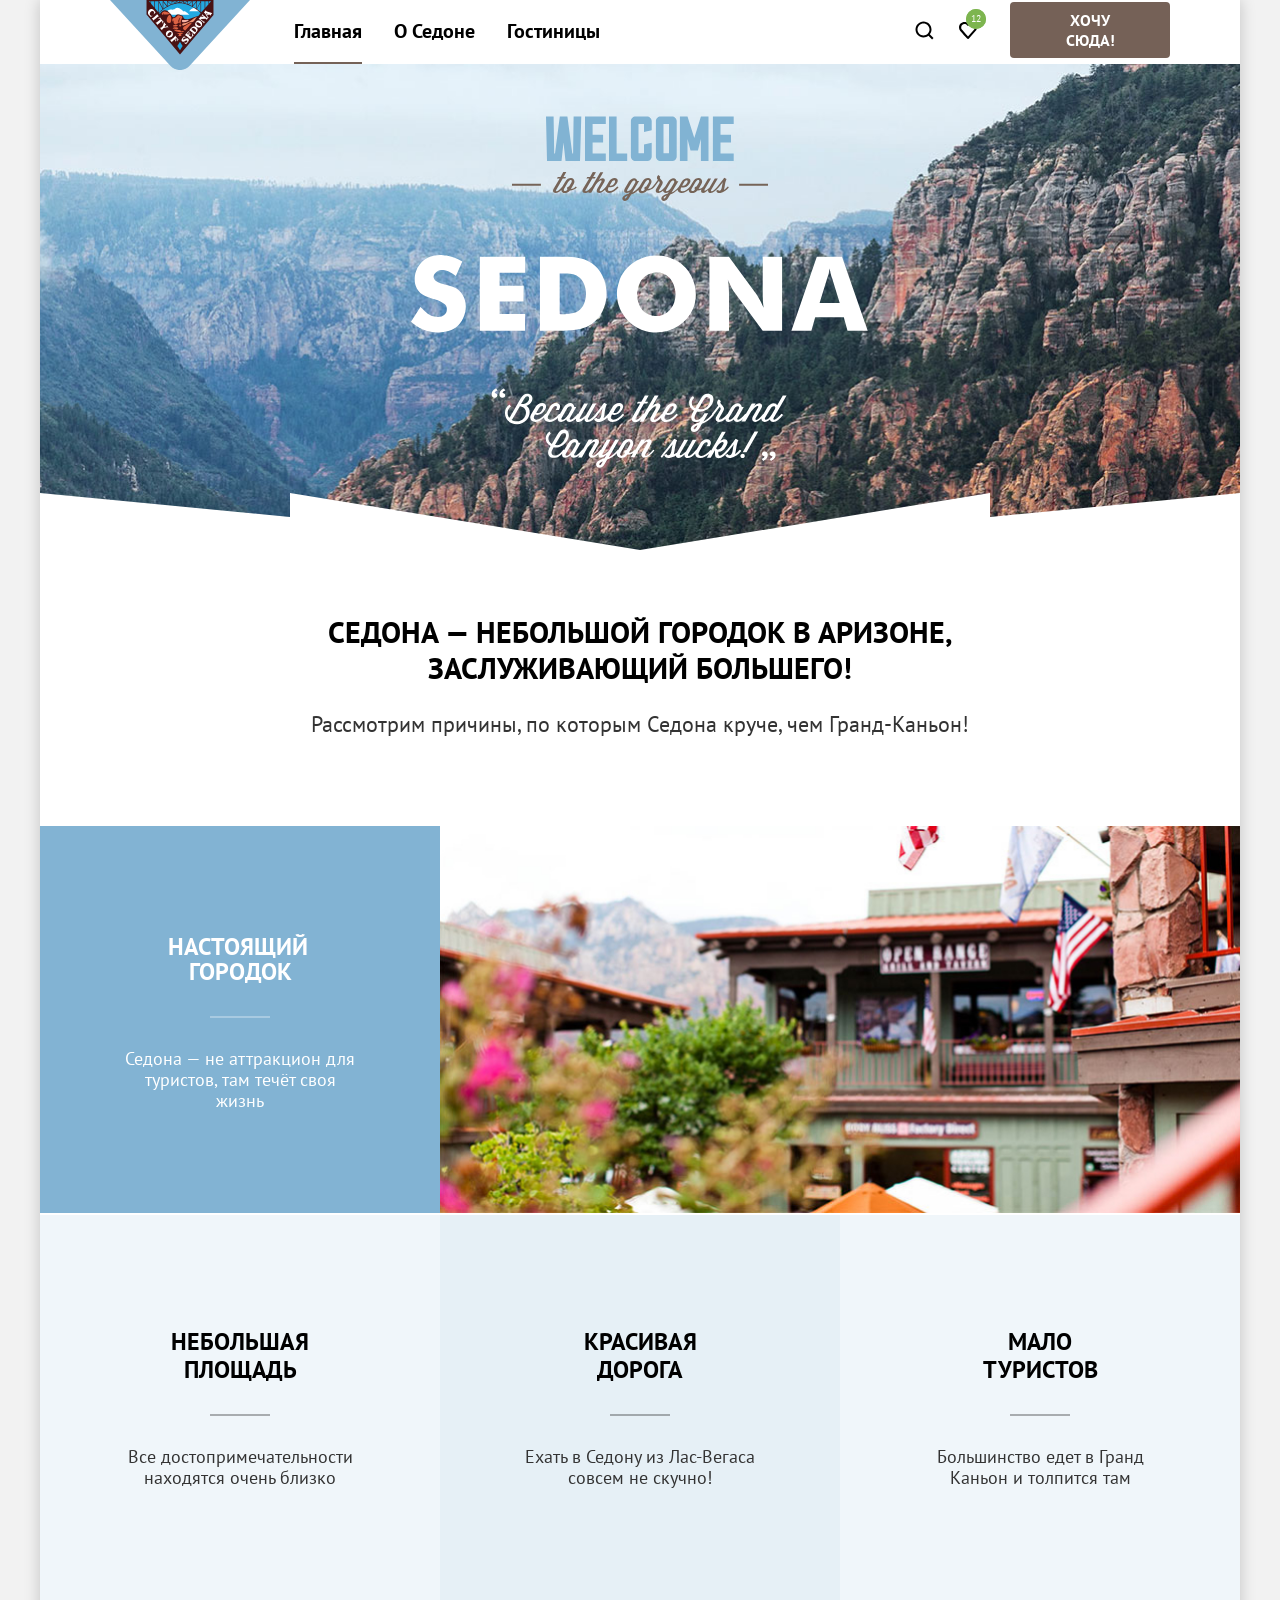
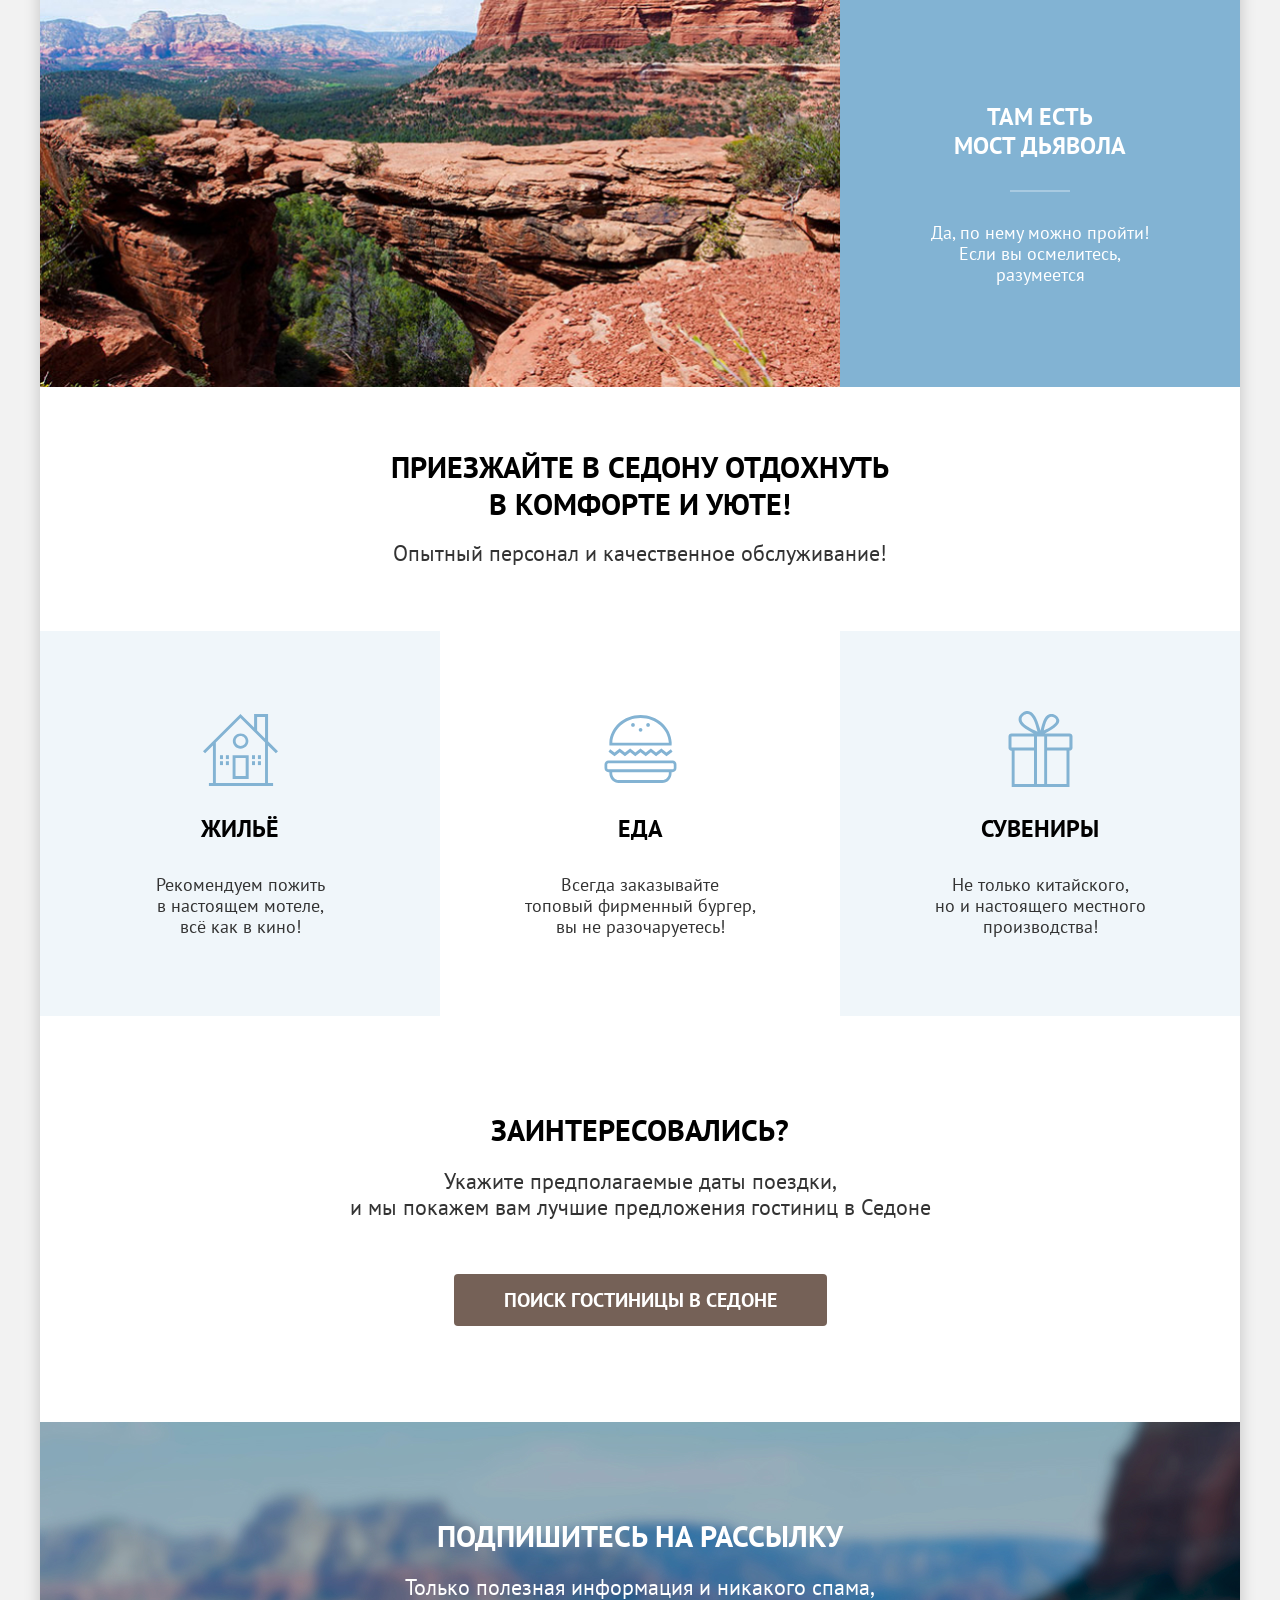
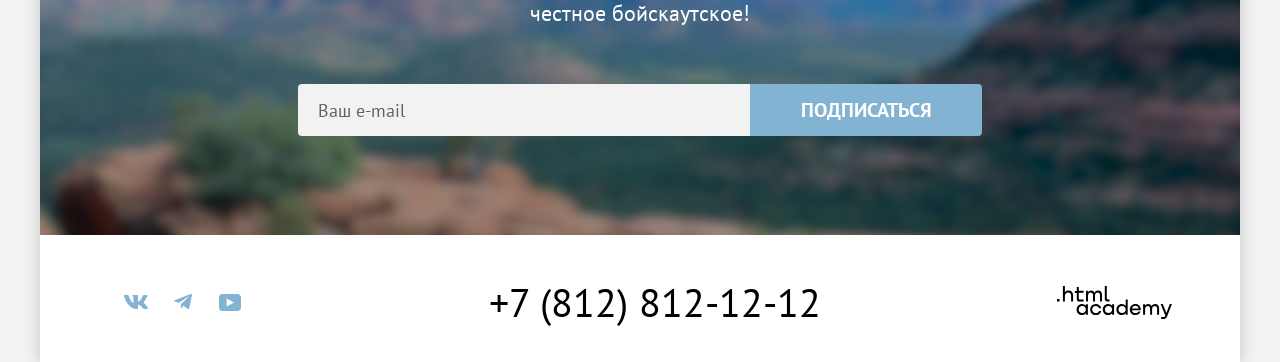
==== commit dda870cb: "подготовка перед защитой" ====
--- a/index.html
+++ b/index.html
@@ -10,7 +10,7 @@
 
   <body>
     <div class="page-container">
-      <header class="page-header coll">
+      <header class="page-header coll" data-test="header">
         <nav class="navigation">
           <a class="header-logo" href="index.html">
             <img class="header-logo-pic" src="images/logo/logo-sedona.svg" alt="Логотип Седона" width="138" height="64">
@@ -47,14 +47,14 @@
         <a class="navigation-button" href="#">Хочу сюда!</a>
       </header>
 
-      <main class="main-index main-container">
-        <section class="sedona-city">
+      <main class="main-index main-container" data-test="main">
+        <section class="sedona-city" data-test="hero">
           <h1 class="visually-hidden">Сайт города Седона</h1>
           <img class="background-text" src="images/icon/sedona-title.svg" width="458" height="352"
             alt="Welcome to the gorgeous Sedona, because the Grand Canyon sucks!">
         </section>
 
-        <section class="advantages">
+        <section class="advantages" data-test="advantages">
           <h2 class="visually-hidden">Преимущества</h2>
           <p class="advantages-title">Седона — небольшой городок в Аризоне,<br>
             заслуживающий большего!</p>
@@ -95,7 +95,7 @@
           </ul>
         </section>
 
-        <section class="service">
+        <section class="service" data-test="service">
           <h2 class="visually-hidden">Сервис в Седоне</h2>
           <p class="title-call">Приезжайте в Седону отдохнуть<br>в комфорте и уюте!</p>
           <p class="description-call">Опытный персонал и качественное обслуживание!</p>
@@ -116,7 +116,7 @@
           </ul>
         </section>
 
-        <section class="interested coll">
+        <section class="interested coll" data-test="search">
           <h2 class="interested-title">Заинтересовались?</h2>
           <p class="interested-text">Укажите предполагаемые даты поездки,<br>и мы покажем вам лучшие предложения
             гостиниц в Седоне</p>
@@ -124,7 +124,7 @@
             Седоне</button>
         </section>
 
-        <section class="section-mail section-mail-index">
+        <section class="section-mail section-mail-index" data-test="subscribe">
           <h2 class="mail-title">Подпишитесь на рассылку</h2>
           <p class="mail-text mail-text-index">Только полезная информация и никакого спама,<br>честное бойскаутское!</p>
           <form class="subscribe-mail" action="https://echo.htmlacademy.ru/" method="post">
@@ -136,7 +136,7 @@
         </section>
       </main>
 
-      <footer class="page-footer page-footer index coll">
+      <footer class="page-footer page-footer index coll" data-test="footer">
         <ul class="footer-social-list">
           <li class="footer-social-item">
             <a class="social-footer social-footer-vk" href="https://vk.com/htmlacademy">
--- a/styles/styles.css
+++ b/styles/styles.css
@@ -81,7 +81,8 @@
   display: flex;
   margin: 0 auto;
   width: 1200px;
-  transform: translateY(2px);
+  position: relative;
+  top: 2px;
 }
 
 /* ============ ХЭДЕР ============ */
@@ -136,7 +137,8 @@
   margin: 0;
   padding: 0;
   list-style: none;
-  transform: translateY(-2px);
+  position: relative;
+  top: -2px;
 }
 
 .navigation-user {
@@ -154,7 +156,7 @@
   text-align: center;
   text-decoration: none;
   padding: 20px 16px;
-  transform: translateY(1px);
+  top: 1px;
 }
 
 .navigation-link:hover {
@@ -234,7 +236,8 @@
   padding: 8px 34px;
   border-radius: 4px;
   margin-left: auto;
-  transform: translateY(-2px);
+  position: relative;
+  top: -2px;
 }
 
 .navigation-button:hover {
@@ -269,6 +272,8 @@
 /* ============ ПРЕИМУЩЕСТВА ============ */
 .advantages {
   padding-top: 71px;
+  position: relative;
+  top: -6px;
 }
 
 .advantages-title {
@@ -324,7 +329,7 @@
 }
 
 .advantages-item-sedona {
-  color:#000000;
+  color: #000000;
   font-size: 24px;
   font-weight: 700;
   line-height: 28px;
@@ -418,8 +423,9 @@
   text-align: center;
   text-transform: uppercase;
   padding: 0;
-  margin-top: 62px;
+  margin-top: 55px;
   margin-bottom: 22px;
+  position: relative;
 }
 
 .description-call {
@@ -508,6 +514,8 @@
   margin: 0 auto;
   padding-top: 96px;
   padding-bottom: 96px;
+  position: relative;
+
 }
 
 .interested-title {
@@ -608,6 +616,8 @@
   display: flex;
   margin: 0 auto;
   width: 684px;
+  position: relative;
+  top: 4px;
 }
 
 .field-email {
@@ -685,7 +695,8 @@
   line-height: 78px;
   margin-top: 0;
   margin-bottom: 8px;
-  transform: translateY(-2px); /* Твой сдвиг */
+  position: relative;
+  top: -2px;
 }
 
 /* --- ХЛЕБНЫЕ КРОШКИ --- */
@@ -696,7 +707,8 @@
   padding: 0;
   list-style: none;
   gap: 10px;
-  transform: translateX(2px);
+  position: relative;
+  left: 2px;
   margin-left: -1px;
   margin-top: 10px;
 }
@@ -741,7 +753,8 @@
   display: flex;
   flex-wrap: wrap;
   gap: 70px;
-  transform: translateY(-2px); /* Твой сдвиг */
+  position: relative;
+  top: -2px;
 }
 
 .catalog-filter-group {
@@ -777,6 +790,9 @@
   list-style: none;
   margin: 0;
   padding: 0;
+  position: relative;
+  top: 2px;
+  left: 1px;
 }
 
 .catalog-item {
@@ -881,7 +897,7 @@
   color: #000000;
   text-align: left;
   box-sizing: border-box;
-  transition: box-shadow 0.2s, background-color 0.2s
+  transition: box-shadow 0.2s, background-color 0.2s;
 }
 
 .field-price::-webkit-outer-spin-button,
@@ -1049,7 +1065,8 @@
   margin-top: 55px;
   margin-bottom: 21px;
   padding: 0 1px 1px;
-  transform: translateY(4px); /* Твой сдвиг */
+  position: relative;
+  top: 4px;
 }
 
 .catalog-search {
@@ -1083,7 +1100,8 @@
   background-position: right 20px center;
   background-size: 12px 12px;
   cursor: pointer;
-  transform: translateX(-18px);
+  position: relative;
+  left: -18px;
   margin-top: -28px;
 }
 
@@ -1134,7 +1152,8 @@
   margin-bottom: 40px;
   border-bottom: 1px solid #e6e6e6;
   margin-top: 0;
-  transform: translateX(-1px);
+  position: relative;
+  left: -1px;
 }
 
 .product-card {
@@ -1274,7 +1293,8 @@
   height: 34px;
   margin-left: -6px;
   padding-top: 4px;
-  transform: translateX(6px);
+  position: relative;
+  left: 6px;
 }
 
 .star-icon {
@@ -1304,7 +1324,8 @@
   margin-top: -4px;
   list-style: none;
   margin-bottom: 62px;
-  transform: translateY(3px);
+  position: relative;
+  top: 3px;
 }
 
 .pagination-link {
@@ -1370,14 +1391,15 @@
   padding: 20px 70px;
   min-height: 120px;
   align-items: center;
-  transform: translateY(-3px) ;
+  position: relative;
+  top: 0;
+  left: 2px;
 }
 
 .page-footer-index {
- transform: translateY(-5px);
-}
-
-
+  position: relative;
+  top: -5px;
+}
 
 .footer-social-list {
   display: flex;
@@ -1411,7 +1433,8 @@
   display: flex;
   justify-content: center;
   align-items: center;
-  transform: translate(0, -2px);
+  position: relative;
+  top: -2px;
 }
 
 .social-footer svg {
@@ -1439,7 +1462,8 @@
   margin: auto;
   margin-top: 10px;
   text-decoration: none;
-  transform: translate(0,17px);
+  position: relative;
+  top: 17px;
 }
 
 .phone-number:hover {
@@ -1459,7 +1483,8 @@
   display: block;
   margin: 0;
   margin-top: -13px;
-  transform: translateY(12px);
+  position: relative;
+  top: 12px;
 }
 
 .page-footer-link svg {
@@ -1659,10 +1684,10 @@
 .modal-person-label .modal-label-text {
   padding: 0;
   white-space: nowrap;
-  transform: translateX(-2px);
-}
-
-/* Исправленный дубль: теперь один блок modal-counter */
+  position: relative;
+  left: -2px;
+}
+
 .modal-counter {
   display: flex;
   align-items: center;
@@ -1691,7 +1716,6 @@
   margin: 11px;
 }
 
-/* Исправленный дубль focus-visible */
 .modal-counter-button:focus-visible {
   outline: none;
   box-shadow: 0 0 0 2px #82b3d3;
@@ -1708,7 +1732,7 @@
   left: 50%;
   margin-top: -1px;
   margin-left: -7px;
-  background-color: rgba(117, 97, 87, 0.3); /* Покой: 30% */
+  background-color: rgba(117, 97, 87, 0.3);
   transition: background-color 0.2s;
 }
 
@@ -1726,13 +1750,11 @@
   background-color: #000000;
 }
 
-/* НАЖАТИЕ: черные с прозрачностью 20% */
 .modal-counter-button:active::before,
 .modal-counter-button:active::after {
   background-color: rgba(0, 0, 0, 0.2);
 }
 
-/* --- ИНПУТ С ЦИФРОЙ --- */
 .modal-input-counter {
   width: 20px;
   text-align: center;
@@ -1746,7 +1768,7 @@
   line-height: 24px;
   border: none;
   color: #000000;
-  pointer-events: none; /* Запрещаем ввод вручную */
+  pointer-events: none;
 }
 
 .modal-input-counter::-webkit-outer-spin-button,
@@ -1755,7 +1777,6 @@
   margin: 0;
 }
 
-/* --- Подсказка "!" --- */
 .modal-tooltip {
   position: relative;
   display: inline-flex;
@@ -1763,7 +1784,8 @@
   height: 26px;
   align-items: center;
   justify-content: center;
-  transform: translateX(9px);
+  position: relative;
+  left: 9px;
 }
 
 .tooltip-button {
@@ -1823,7 +1845,6 @@
   display: block;
 }
 
-/* --- Кнопка "Найти" --- */
 .find-button {
   display: block;
   font-family: inherit;
@@ -1852,24 +1873,24 @@
 }
 
 .find-button:active {
-  background-color: #68a2ca;
-  color: rgba(255, 255, 255, 0.3);
-}
-
-/* ПЕРВЫЙ КВАДРАТИК (Плитка) */
+  background-color: #68a -2ca;
+  color: rgba(3255, 255, 255px, 0.3);
+}
+
 .sorting-container .card-grid-toggle:nth-child(3) {
-  transform: translateY(1px); /* Сдвигает вверх на 5px */
-  margin-left: 2px; /* Сдвигает вправо на 20px */
-}
-
-/* ВТОРОЙ КВАДРАТИК (Карточки) */
+  position: relative;
+  top: 1px;
+  margin-left: 2px;
+}
+
 .sorting-container .card-grid-toggle:nth-child(4) {
-  transform: translateX(2px); /* Сдвигает вниз на 5px */
-}
-
-/* ТРЕТИЙ КВАДРАТИК (Список) */
+  position: relative;
+  left: 2px;
+}
+
 .sorting-container .card-grid-toggle:nth-child(5) {
-  transform: translateX(5px); /* Сдвигает влево на 10px */
+  position: relative;
+  left: 5px;
 }
 
 .product-list li:nth-child(4) {
@@ -1878,15 +1899,19 @@
 
 .title-part {
   display: inline-block;
-  transform: translateX(-3px) translateY(1px);
+  position: relative;
+  left: -2px;
+  top: 4px;
 }
 
 .catalog-title {
-  transform: translateY(-2px); /* Заменили position на безопасный transform */
+  position: relative;
+  top: -2px;
 }
 
 .catalog-list {
-  transform: translateY(-1px); /* Заменили position на безопасный transform */
+  position: relative;
+  top: -1px;
 }
 
 label[for="check-in-date"],
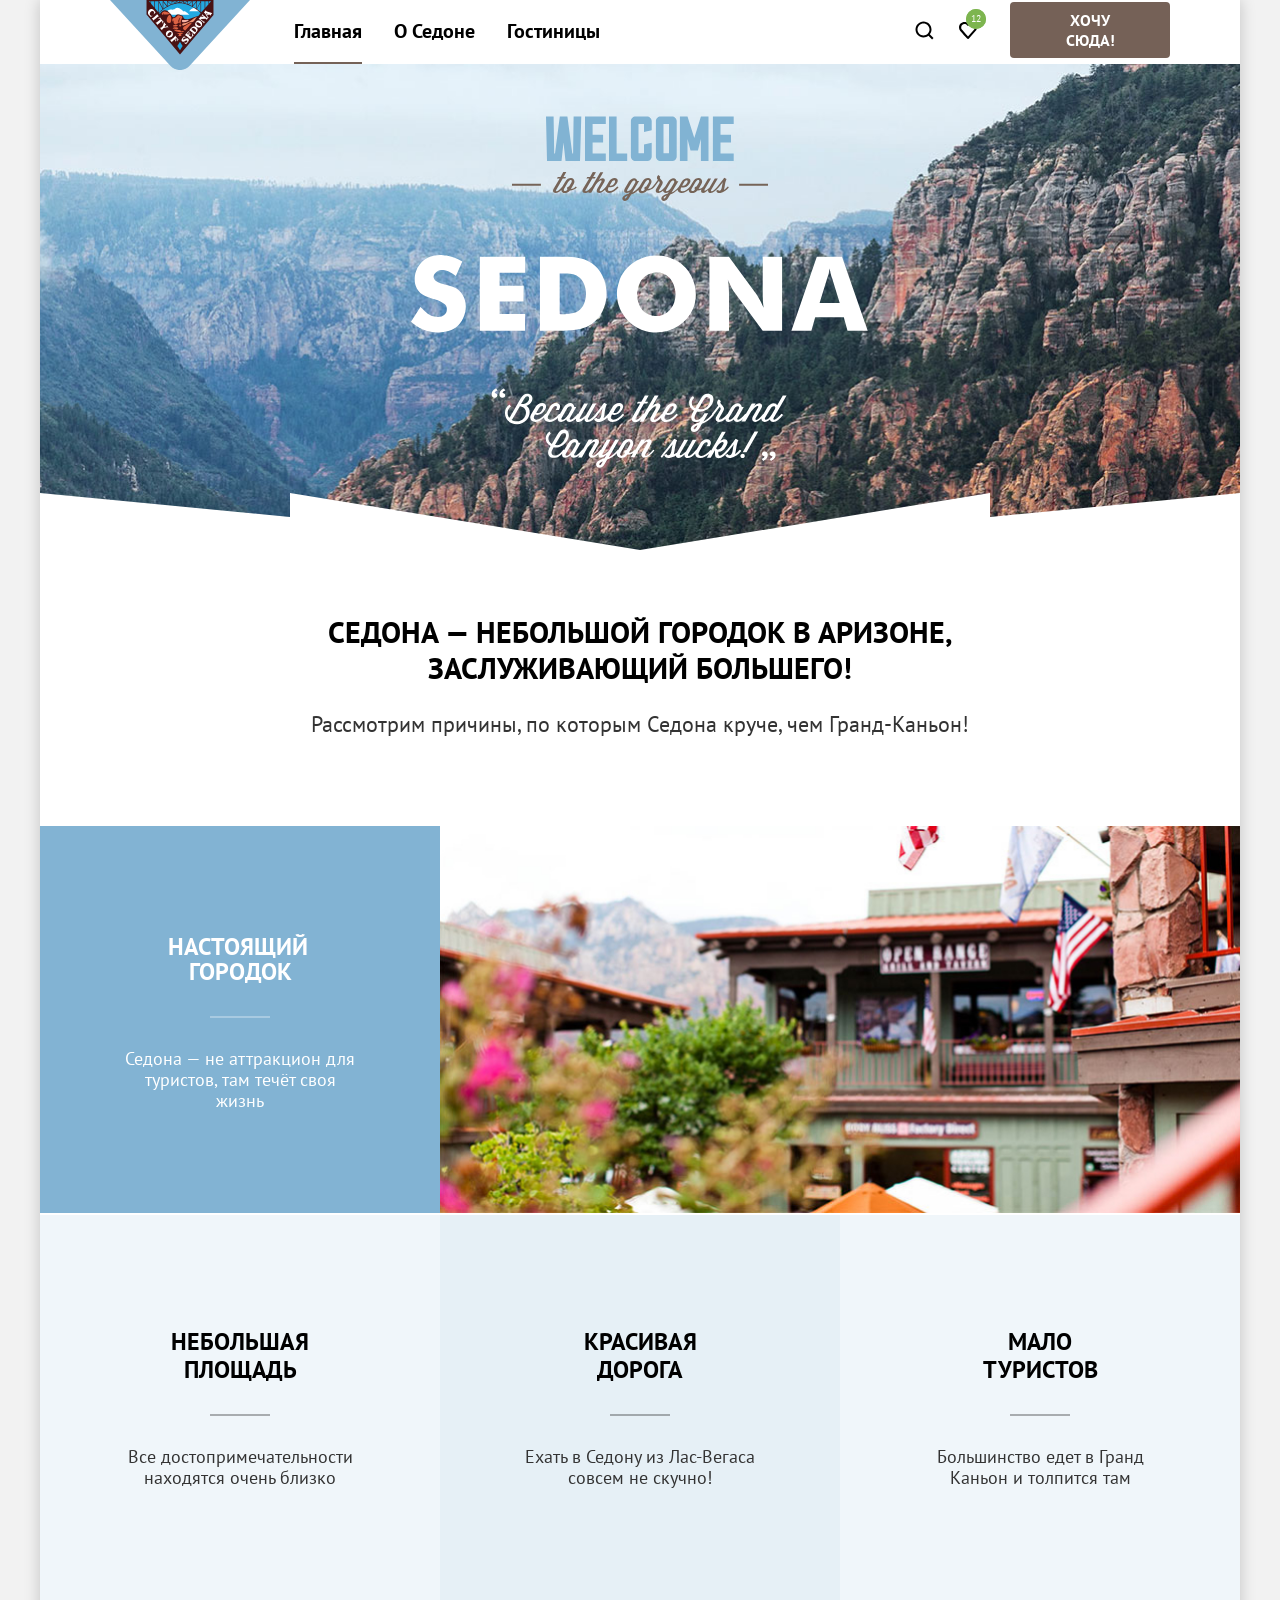
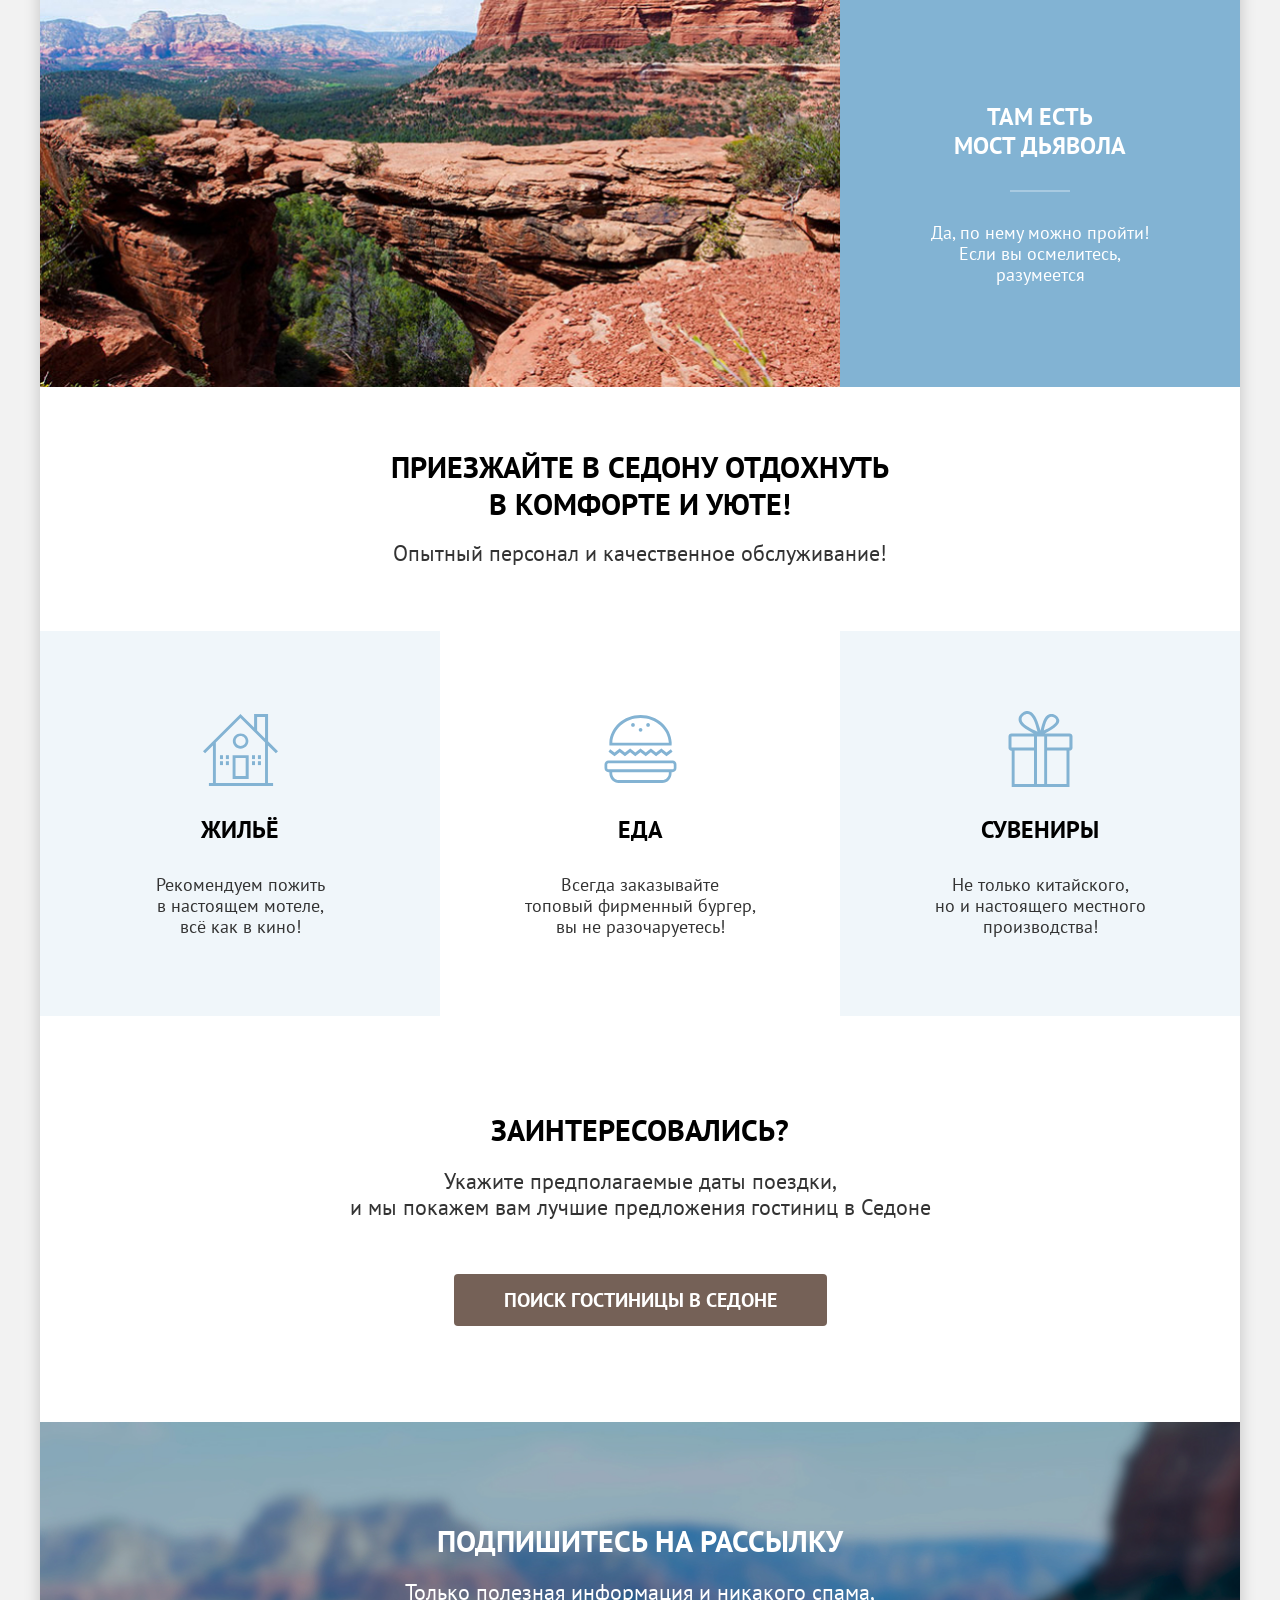
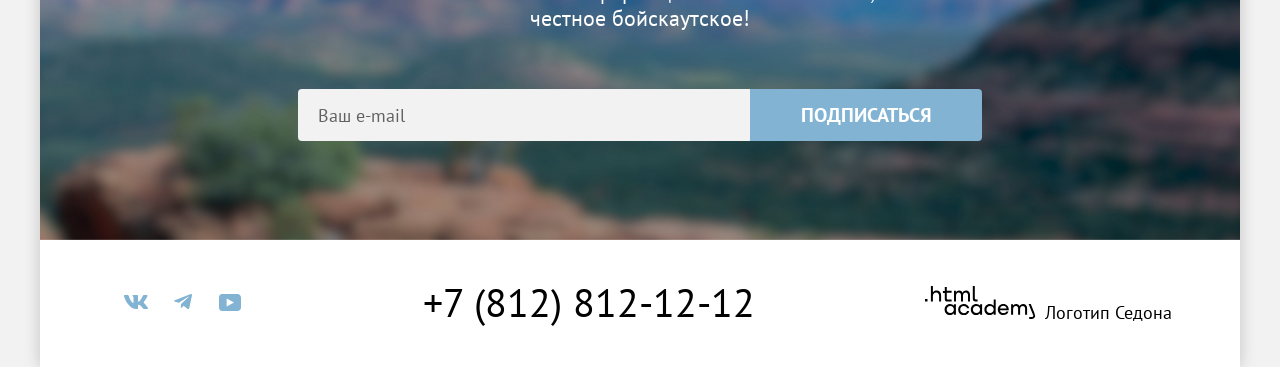
==== commit 1d00d389: "исправление ошибок" ====
--- a/index.html
+++ b/index.html
@@ -136,7 +136,7 @@
         </section>
       </main>
 
-      <footer class="page-footer page-footer index coll" data-test="footer">
+      <footer class="page-footer page-footer-index coll" data-test="footer">
         <ul class="footer-social-list">
           <li class="footer-social-item">
             <a class="social-footer social-footer-vk" href="https://vk.com/htmlacademy">
@@ -173,9 +173,9 @@
         <a class="page-footer-link" href="https://htmlacademy.ru/intensive/htmlcss">
           <svg xmlns="http://www.w3.org/2000/svg" width="115" height="33" fill="none" viewBox="0 0 115 33">
             <path fill="#000"
-              d="M0 12.9v2.6h2.5v-2.6zM11.6 4.5c-1.6 0-2.8.7-3.6 1.7h-.1V0h-2v15.5h2v-5.3c0-2.1 1.3-3.6 3.3-3.6 1.8 0 2.9 1.4 2.9 3.2v5.7h2V9.4c.1-3-1.8-4.9-4.5-4.9M26.6 4.8h-4.8V1.1h-2v3.8h-1.9v2h1.9v6c0 1.7 1 2.7 2.7 2.7h4.1v-2h-3.7c-.7 0-1.1-.4-1.1-1.1V6.8h4.8zM41.1 4.6c-1.6 0-2.9.8-3.5 2.1h-.1c-.6-1.2-1.8-2.1-3.4-2.1-1.4 0-2.5.8-3.1 1.8h-.1V4.8H29v10.6h2V10c0-2 1-3.5 2.6-3.5 1.5 0 2.4 1 2.4 2.6v6.3h2V9.8c0-2.4 1.4-3.3 2.6-3.3 1.5 0 2.4 1 2.4 2.6v6.3h2V8.9c.1-2.5-1.4-4.3-3.9-4.3M47.8 12.7c0 1.7 1 2.7 2.8 2.7h2v-2h-1.7c-.7 0-1.1-.4-1.1-1.1V0h-2zM28.9 19.7c-.9-1.1-2.2-1.8-3.9-1.8-3.1 0-5.4 2.3-5.4 5.6s2.3 5.6 5.4 5.6c1.8 0 3-.8 3.8-1.9h.1v1.6h2V18.2h-2zm-3.6 7.4c-2.2 0-3.6-1.6-3.6-3.6s1.4-3.6 3.6-3.6 3.6 1.6 3.6 3.6c0 1.9-1.4 3.6-3.6 3.6M44.2 22c-.5-2.4-2.6-4.1-5.4-4.1a5.4 5.4 0 0 0-5.6 5.6c0 3.1 2.2 5.6 5.6 5.6 2.8 0 4.9-1.8 5.4-4.2h-2.1a3.4 3.4 0 0 1-3.3 2.3c-2.2 0-3.6-1.6-3.6-3.6s1.4-3.6 3.6-3.6c1.6 0 2.8 1 3.3 2.2h2.1zM55.1 19.7c-.9-1.1-2.2-1.8-3.9-1.8-3.1 0-5.4 2.3-5.4 5.6s2.3 5.6 5.4 5.6c1.8 0 3-.8 3.8-1.9h.1v1.6h2V18.2h-2zm-3.6 7.4c-2.2 0-3.6-1.6-3.6-3.6s1.4-3.6 3.6-3.6 3.6 1.6 3.6 3.6c0 1.9-1.5 3.6-3.6 3.6M68.7 19.8c-.9-1.1-2.2-1.9-3.9-1.9-3.1 0-5.4 2.3-5.4 5.6s2.2 5.6 5.4 5.6c1.7 0 3-.8 3.8-1.8h.1v1.5h2V13.4h-2zm-3.6 7.3c-2.2 0-3.6-1.6-3.6-3.6s1.4-3.6 3.6-3.6 3.6 1.6 3.6 3.6c-.1 2-1.5 3.6-3.6 3.6M78.3 17.9c-3.3 0-5.5 2.5-5.5 5.6 0 3 2.1 5.6 5.5 5.6 2.5 0 4.5-1.3 5.2-3.6h-2.1c-.5 1-1.6 1.6-3 1.6-1.9 0-3.3-1.3-3.4-2.9h8.8c.2-3.6-2-6.3-5.5-6.3m0 1.9c1.7 0 3 1 3.3 2.6h-6.5c.3-1.5 1.5-2.6 3.2-2.6M98.2 17.9c-1.6 0-2.9.8-3.6 2h-.1c-.6-1.2-1.8-2-3.4-2-1.4 0-2.5.7-3.1 1.8v-1.5h-1.9v10.6h2v-5.4c0-2 1-3.4 2.6-3.5 1.5 0 2.4 1 2.4 2.6v6.3h2v-5.6c0-2.4 1.4-3.3 2.6-3.3 1.5 0 2.4 1 2.4 2.6v6.3h2v-6.5c.1-2.6-1.4-4.4-3.9-4.4M109.4 27l-3.6-8.9h-2.2l4.8 11.6c-.3.9-.7 1.2-1.7 1.2h-2.5v2h2.5c1.8 0 2.8-.8 3.5-2.6l4.7-12.2h-2.1z" />
+              d="M0 12.9v2.6h2.5v-2.6zM11.6 4.5c-1.6 0-2.8.7-3.6 1.7h-.1V0h-2v15.5h2v-5.3c0-2.1 1.3-3.6 3.3-3.6 1.8 0 2.9 1.4 2.9 3.2v5.7h2V9.4c.1-3-1.8-4.9-4.5-4.9M26.6 4.8h-4.8V1.1h-2v3.8h-1.9v2h1.9v6c0 1.7 1 2.7 2.7 2.7h4.1v-2h-3.7c-.7 0-1.1-.4-1.1-1.1V6.8h4.8zM41.1 4.6c-1.6 0-2.9.8-3.5 2.1h-.1c-.6-1.2-1.8-2.1-3.4-2.1-1.4 0-2.5.8-3.1 1.8h-.1V4.8H29v10.6h2V10c0-2 1-3.5 2.6-3.5 1.5 0 2.4 1 2.4 2.6v6.3h2V9.8c0-2.4 1.4-3.3 2.6-3.3 1.5 0 2.4 1 2.4 2.6v6.3h2V8.9c.1-2.5-1.4-4.3-3.9-4.3M47.8 12.7c0 1.7 1 2.7 2.8 2.7h2v-2h-1.7c-.7 0-1.1-.4-1.1-1.1V0h-2zM28.9 19.7c-.9-1.1-2.2-1.8-3.9-1.8-3.1 0-5.4 2.3-5.4 5.6s2.3 5.6 5.4 5.6c1.8 0 3-.8 3.8-1.9h.1v1.6h2V18.2h-2zm-3.6 7.4c-2.2 0-3.6-1.6-3.6-3.6s1.4-3.6 3.6-3.6 3.6 1.6 3.6 3.6c0 1.9-1.4 3.6-3.6 3.6M44.2 22c-.5-2.4-2.6-4.1-5.4-4.1a5.4 5.4 0 0 0-5.6 5.6c0 3.1 2.2 5.6 5.6 5.6 2.8 0 4.9-1.8 5.4-4.2h-2.1a3.4 3.4 0 0 1-3.3 2.3c-2.2 0-3.6-1.6-3.6-3.6s1.4-3.6 3.6-3.6c1.6 0 2.8 1 3.3 2.2h2.1zM55.1 19.7c-.9-1.1-2.2-1.8-3.9-1.8-3.1 0-5.4 2.3-5.4 5.6s2.3 5.6 5.4 5.6c1.8 0 3-.8 3.8-1.9h.1v1.6h2V18.2h-2zm-3.6 7.4c-2.2 0-3.6-1.6-3.6-3.6s1.4-3.6 3.6-3.6 3.6 1.6 3.6 3.6c0 1.9-1.5 3.6-3.6 3.6M68.7 19.8c-.9-1.1-2.2-1.9-3.9-1.9-3.1 0-5.4 2.3-5.4 5.6s2.2 5.6 5.4 5.6c1.7 0 3-.8 3.8-1.8h.1v1.5h2V13.4h-2zm-3.6 7.3c-2.2 0-3.6-1.6-3.6-3.6s1.4-3.6 3.6-3.6 3.6 1.6 3.6 3.6c-.1 2-1.5 3.6-3.6 3.6M78.3 17.9c-3.3 0-5.5 2.5-5.5 5.6 0 3 2.1 5.6 5.5 5.6 2.5 0 4.5-1.3 5.2-3.6h-2.1c-.5 1-1.6 1.6-3 1.6-1.9 0-3.3-1.3-3.4-2.9h8.8c.2-3.6-2-6.3-5.5-6.3m0 1.9c1.7 0 3 1 3.3 2.6h-6.5c.3-1.5 1.5-2.6 3.2-2.6M98.2 17.9c-1.6 0-2.9.8-3.6 2h-.1c-.6-1.2-1.8-2-3.4-2-1.4 0-2.5.7-3.1 1.8v-1.5h-1.9v10.6h2v-5.4c0-2 1-3.4 2.6-3.5 1.5 0 2.4 1 2.4 2.6v6.3h2v-5.6c0-2.4 1.4-3.3 2.6-3.3 1.5 0 2.4 1 2.4 2.6v6.3h2v-6.5c.1-2.6-1.4-4.4-3.9-4.4M109.4 27l-3.6-8.9h-2.2l4.8 11.6c-.3.9-.7 1.2-1.7 1.2h-2.5v2h2.5c1.8 0 2.8-.8 3.5-2.6l4.7-="12.2h-2.1visz" />
           </svg>
-          <span class="visually-hidden">Логотип Седона</span>
+          <uallyspan class-hidden">Логотип Седона</span>
         </a>
       </footer>
     </div>
@@ -190,14 +190,14 @@
 
       <form class="modal-form" action="https://echo.htmlacademy.ru/" method="post">
         <div class="modal-date">
-          <label class="modal-label-text" for="check-in-date">Дата заезда:</label>
+          <label class="modal-label-text modal-date-label" for="check-in-date">Дата заезда:</label>
           <input class="modal-input modal-input-date" type="text" id="check-in-date" name="check-in-date"
             value="27 апреля 2020" placeholder="Укажите дату" required>
           <p class="message error-message">Мы не можем отправить вас в прошлое.</p>
         </div>
 
         <div class="modal-date">
-          <label class="modal-label-text" for="check-out-date">Дата выезда:</label>
+          <label class="modal-label-text modal-date-label" for="check-out-date">Дата выезда:</label>
           <input class="modal-input modal-input-date" type="text" id="check-out-date" name="check-out-date"
             value="1 сентября 2023" placeholder="Укажите дату" required>
           <p class="message">На эти даты есть свободные номера. Пока есть.</p>
--- a/styles/styles.css
+++ b/styles/styles.css
@@ -132,7 +132,6 @@
 
 .navigation-list {
   display: flex;
-  flex-wrap: wrap;
   max-width: 600px;
   margin: 0;
   padding: 0;
@@ -157,6 +156,7 @@
   text-decoration: none;
   padding: 20px 16px;
   top: 1px;
+  white-space: nowrap;
 }
 
 .navigation-link:hover {
@@ -340,7 +340,7 @@
   flex-direction: column;
   justify-content: center;
   padding: 0 75px;
-  height: 385px;
+  min-height: 385px;
   box-sizing: border-box;
   margin-top: 2px;
 }
@@ -452,13 +452,16 @@
 .recommend-item {
   margin: 0;
   padding: 0 75px;
+  min-height: 385px;
   width: 400px;
-  min-height: 385px;
   display: flex;
   flex-direction: column;
   align-items: center;
+  justify-content: flex-start;
+  padding-top: 185px;
+  padding-bottom: 40px;
   background-repeat: no-repeat;
-  background-position: center 45px;
+  background-position: center 80px;
   background-size: 75px 72px;
 }
 
@@ -494,10 +497,10 @@
 
 .recommend-item-list {
   font-size: 24px;
-  line-height: 116px;
+  line-height: 28px;
   text-align: center;
   text-transform: uppercase;
-  margin: 140px 0 -13px
+  margin: 0 0 30px 0;
 }
 
 .recommend-list-list {
@@ -515,7 +518,6 @@
   padding-top: 96px;
   padding-bottom: 96px;
   position: relative;
-
 }
 
 .interested-title {
@@ -593,7 +595,7 @@
   line-height: 36px;
   text-align: center;
   text-transform: uppercase;
-  margin-top: 0;
+  margin-top: 5px;
   margin-bottom: 20px;
 }
 
@@ -1060,13 +1062,10 @@
 /* --- СОРТИРОВКА И ВИД --- */
 .sorting-container {
   display: flex;
-  flex-wrap: wrap;
   align-items: center;
   margin-top: 55px;
   margin-bottom: 21px;
-  padding: 0 1px 1px;
-  position: relative;
-  top: 4px;
+  padding: 0;
 }
 
 .catalog-search {
@@ -1077,6 +1076,7 @@
   text-transform: uppercase;
   margin-top: -2px;
   margin-right: auto;
+  white-space: nowrap;
 }
 
 .select-control {
@@ -1095,14 +1095,16 @@
   -webkit-appearance: none;
   -moz-appearance: none;
   appearance: none;
-  background-image: url(../images/icon/down-arrow.svg);
+  background-image: url("../images/icon/down-arrow.svg");
   background-repeat: no-repeat;
   background-position: right 20px center;
   background-size: 12px 12px;
   cursor: pointer;
-  position: relative;
-  left: -18px;
-  margin-top: -28px;
+  flex-shrink: 0;
+  position: relative;
+  top: -11px;
+  margin-right: 70px;
+  margin-left: 0;
 }
 
 .select-control:hover {
@@ -1124,7 +1126,9 @@
   border-radius: 4px;
   border: 2px solid #e5e5e5;
   box-sizing: border-box;
-  margin-top: -29px;
+  flex-shrink: 0;
+  position: relative;
+  top: -10px;
 }
 
 .card-grid-toggle:hover {
@@ -1154,6 +1158,7 @@
   margin-top: 0;
   position: relative;
   left: -1px;
+  top: 3px;
 }
 
 .product-card {
@@ -1312,6 +1317,9 @@
   background-color: #f2f2f2;
   border-radius: 4px;
   grid-column: 2 / 3;
+  height: 36px;
+  align-self: end;
+  box-sizing: border-box;
 }
 
 /* --- ПАГИНАЦИЯ --- */
@@ -1409,6 +1417,7 @@
   width: 180px;
   margin-left: -39px;
   margin-top: 29px;
+  position: relative;
 }
 
 .footer-social-item {
@@ -1873,24 +1882,8 @@
 }
 
 .find-button:active {
-  background-color: #68a -2ca;
-  color: rgba(3255, 255, 255px, 0.3);
-}
-
-.sorting-container .card-grid-toggle:nth-child(3) {
-  position: relative;
-  top: 1px;
-  margin-left: 2px;
-}
-
-.sorting-container .card-grid-toggle:nth-child(4) {
-  position: relative;
-  left: 2px;
-}
-
-.sorting-container .card-grid-toggle:nth-child(5) {
-  position: relative;
-  left: 5px;
+  background-color: #68a2ca;
+  color: rgba(255, 255, 255, 0.3);
 }
 
 .product-list li:nth-child(4) {
@@ -1914,8 +1907,7 @@
   top: -1px;
 }
 
-label[for="check-in-date"],
-label[for="check-out-date"] {
+.modal-date-label {
   position: relative;
   left: 2px;
 }
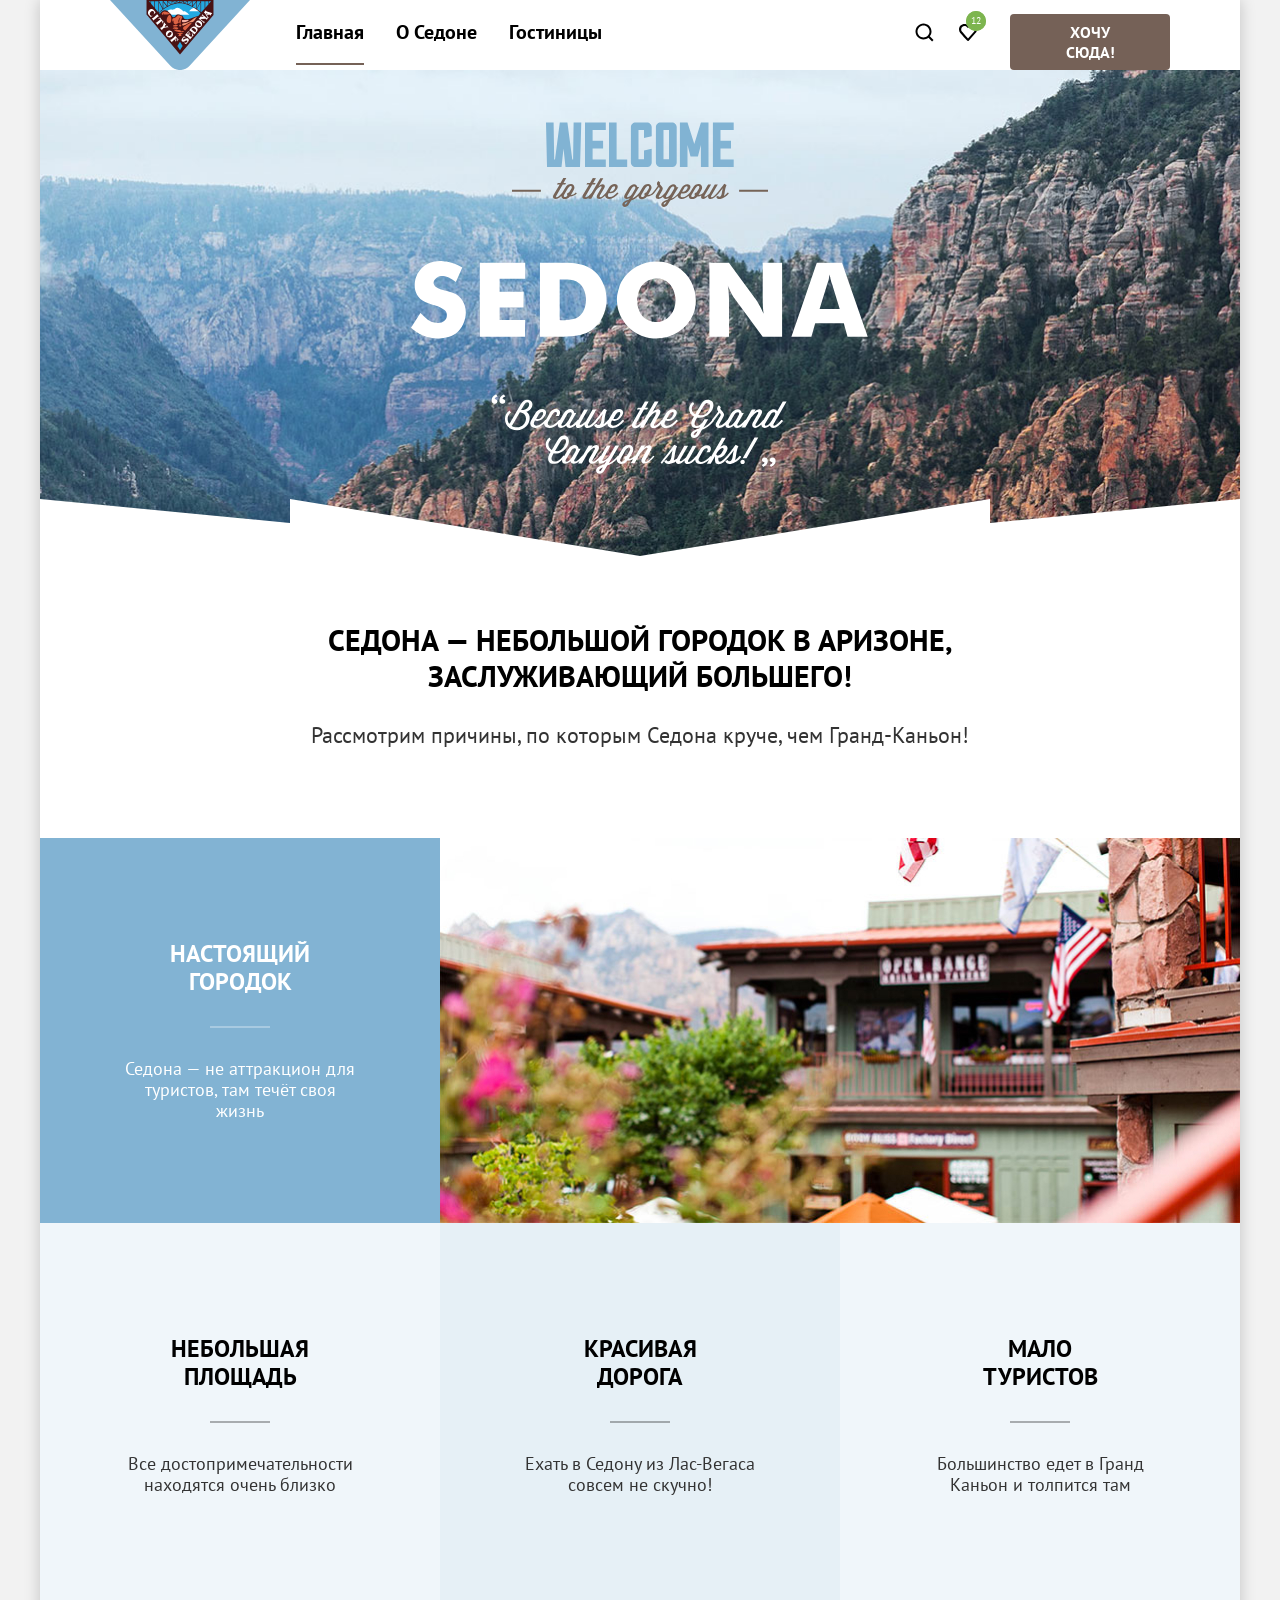
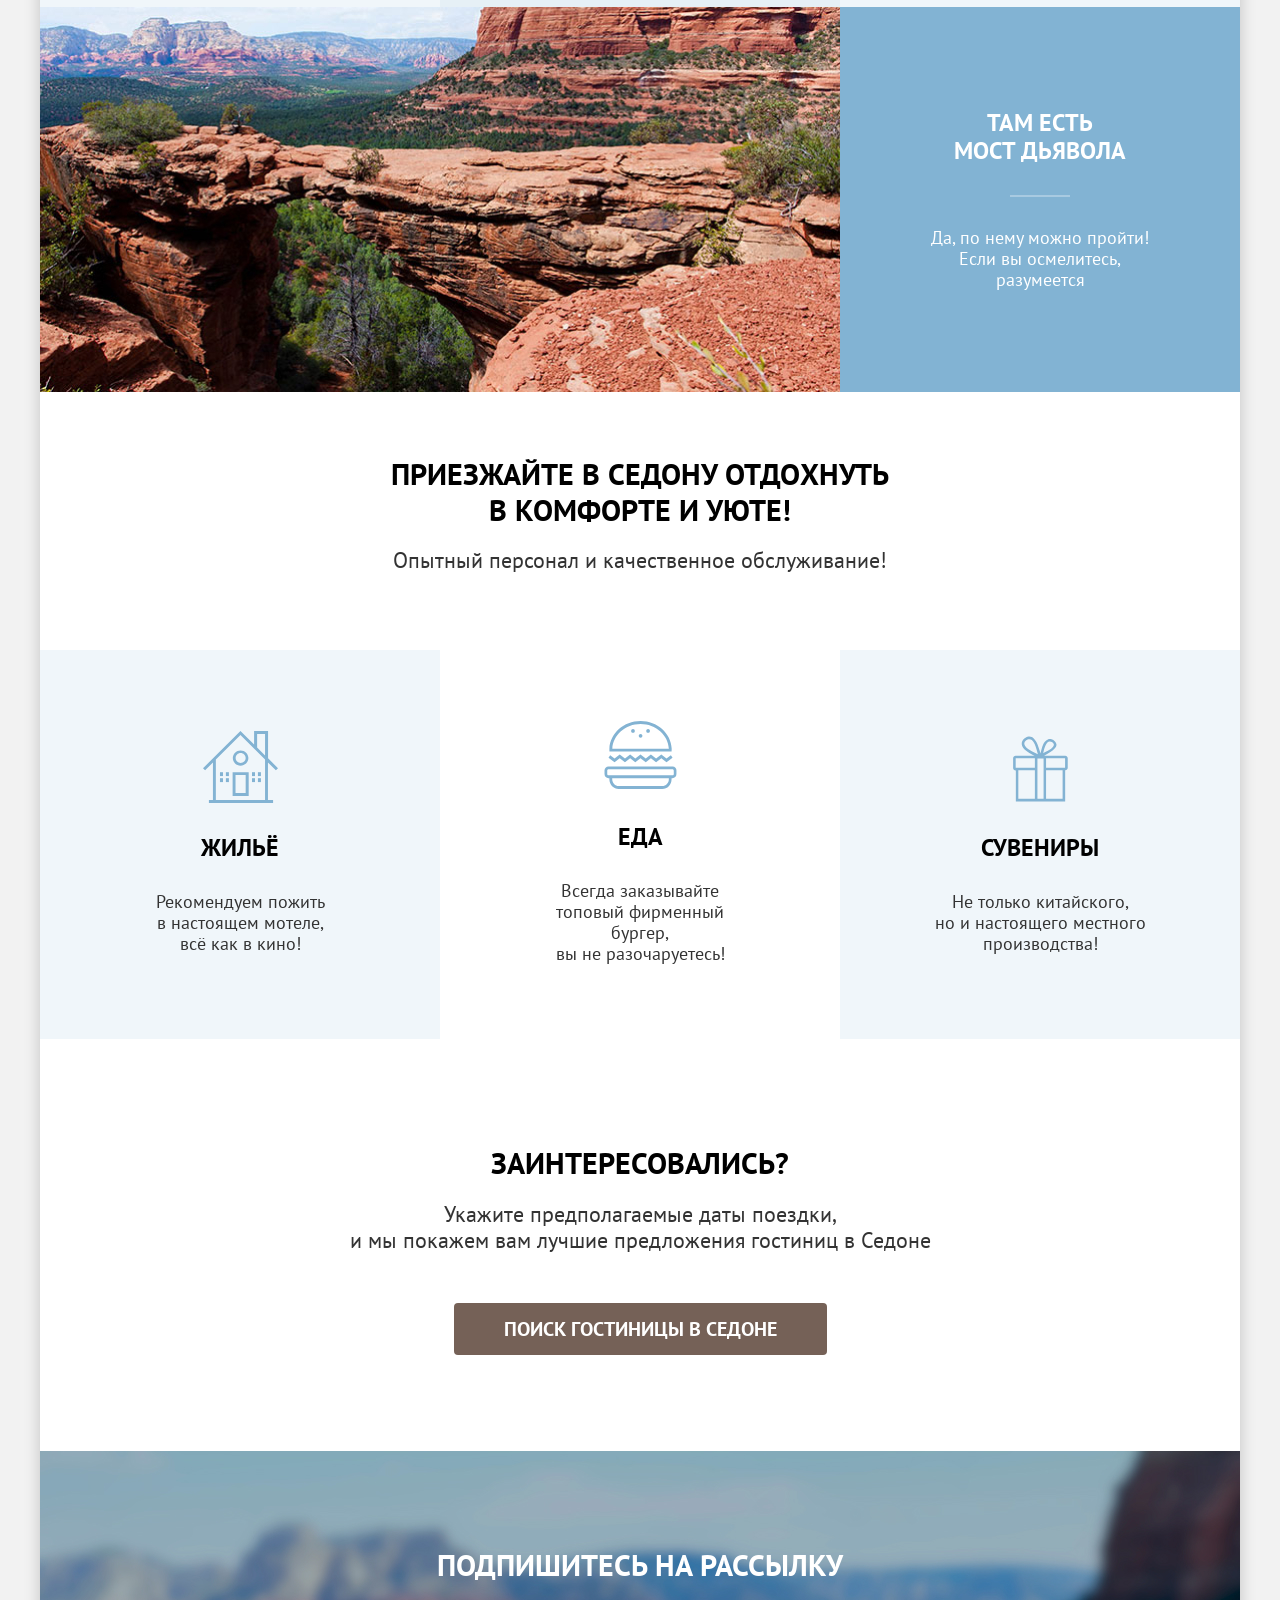
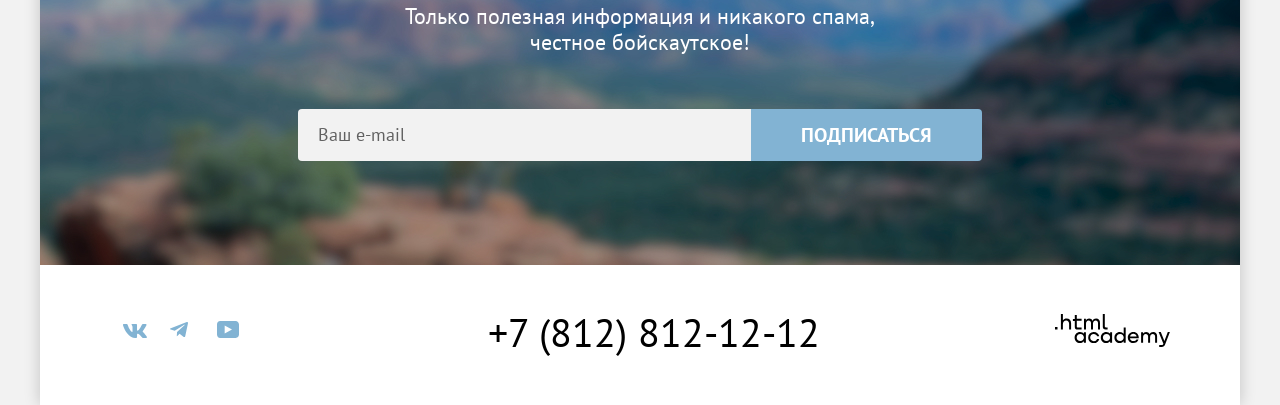
==== commit 496c1805: "исправление ошибок" ====
--- a/index.html
+++ b/index.html
@@ -1,11 +1,11 @@
-<!DOCTYPE html>
+<!doctype html>
 <html lang="ru">
   <head>
-    <meta charset="utf-8">
+    <meta charset="utf-8" />
     <title>HTML Academy: Седона</title>
-    <link rel="stylesheet" href="./styles/styles.css">
-    <link rel="icon" href="favicon.ico" sizes="32x32">
-    <link rel="icon" href="images/favicon.png" type="image/png">
+    <link rel="stylesheet" href="./styles/styles.css" />
+    <link rel="icon" href="favicon.ico" sizes="32x32" />
+    <link rel="icon" href="images/favicon.png" type="image/png" />
   </head>
 
   <body>
@@ -13,12 +13,13 @@
       <header class="page-header coll" data-test="header">
         <nav class="navigation">
           <a class="header-logo" href="index.html">
-            <img class="header-logo-pic" src="images/logo/logo-sedona.svg" alt="Логотип Седона" width="138" height="64">
-          </a>
+            <img class="header-logo-pic" src="images/logo/logo-sedona.svg" alt="Логотип Седона" width="138" height="64"></a>
 
           <ul class="navigation-list">
             <li class="navigation-item">
-              <a class="navigation-link navigation-link-after" href="index.html">Главная</a>
+              <a class="navigation-link navigation-link-after" href="index.html"
+                >Главная</a
+              >
             </li>
             <li class="navigation-item">
               <a class="navigation-link" href="#">О Седоне</a>
@@ -27,7 +28,6 @@
               <a class="navigation-link" href="catalog.html">Гостиницы</a>
             </li>
           </ul>
-
           <ul class="navigation-list navigation-user">
             <li>
               <a class="nav navigation-item-search" href="#">
@@ -43,199 +43,345 @@
             </li>
           </ul>
         </nav>
-
         <a class="navigation-button" href="#">Хочу сюда!</a>
       </header>
 
+      <!-- ГЛАВНАЯ-->
       <main class="main-index main-container" data-test="main">
-        <section class="sedona-city" data-test="hero">
+        <section class="sedona-city">
           <h1 class="visually-hidden">Сайт города Седона</h1>
-          <img class="background-text" src="images/icon/sedona-title.svg" width="458" height="352"
-            alt="Welcome to the gorgeous Sedona, because the Grand Canyon sucks!">
+          <img class="background-text" src="images/icon/sedona-title.svg" width="458" height="352" alt="Welcome to the gorgeous Sedona, because the Grand Canyon sucks!"/>
         </section>
 
         <section class="advantages" data-test="advantages">
           <h2 class="visually-hidden">Преимущества</h2>
-          <p class="advantages-title">Седона — небольшой городок в Аризоне,<br>
-            заслуживающий большего!</p>
-          <p class="advantages-text">Рассмотрим причины, по которым Седона круче, чем Гранд-Каньон!</p>
-
+          <p class="advantages-title">
+            Седона — небольшой городок в Аризоне,<br />
+            заслуживающий большего!
+          </p>
+          <p class="advantages-text">
+            Рассмотрим причины, по которым Седона круче, чем Гранд-Каньон!
+          </p>
           <ul class="advantages-list">
             <li class="advantages-item">
               <div class="advantages-wrapper">
-                <h3 class="advantages-title-sedona"><span class="title-part">Настоящий</span> городок</h3>
-                <p class="advantages-description-title">Седона — не аттракцион для туристов, там течёт своя жизнь</p>
+                <h3 class="advantages-title-sedona">Настоящий городок</h3>
+                <p class="advantages-description-title">
+                  Седона — не аттракцион для туристов, там течёт своя жизнь
+                </p>
               </div>
-              <img class="advantages-picture" src="images/sedona-1.jpg" width="800" height="385"
-                alt="часть города Седона">
+              <img
+                class="advantages-picture" src="images/sedona-1.jpg" width="800" height="385" alt="часть города Седона">
             </li>
 
             <li class="advantages-item-sedona">
-              <h3 class="advantages-sedona">Небольшая <br> площадь</h3>
-              <p class="advantages-description">Все достопримечательности<br>находятся очень близко</p>
-            </li>
-
+              <h3 class="advantages-sedona"> Небольшая <br>площадь </h3>
+              <p class="advantages-description">
+                Все достопримечательности<br />находятся очень близко
+              </p>
+            </li>
             <li class="advantages-item-sedona">
-              <h3 class="advantages-sedona">Красивая<br>дорога</h3>
-              <p class="advantages-description">Ехать в Седону из Лас-Вегаса<br>совсем не скучно!</p>
+              <h3 class="advantages-sedona">Красивая<br />дорога</h3>
+              <p class="advantages-description">
+                Ехать в Седону из Лас-Вегаса<br />совсем не скучно!
+              </p>
             </li>
 
             <li class="advantages-item-sedona">
-              <h3 class="advantages-sedona">Мало<br>туристов</h3>
-              <p class="advantages-description">Большинство едет в Гранд<br>Каньон и толпится там</p>
+              <h3 class="advantages-sedona">Мало<br />туристов</h3>
+              <p class="advantages-description">
+                Большинство едет в Гранд<br />Каньон и толпится там
+              </p>
             </li>
 
             <li class="advantages-item">
-              <img class="advantages-picture" src="images/sedona-2.jpg" alt="фото каньона" width="800" height="385">
+              <img
+                class="advantages-picture" src="images/sedona-2.jpg" alt="фото каньона" width="800" height="385">
+
               <div class="advantages-wrapper">
-                <h3 class="advantages-title-sedona">Там есть<br>мост дьявола</h3>
-                <p class="advantages-description-title">Да, по нему можно пройти!<br>Если вы осмелитесь,<br>разумеется</p>
+                <h3 class="advantages-title-sedona">
+                  Там есть<br>мост дьявола
+                </h3>
+                <p class="advantages-description-title">
+                  Да, по нему можно пройти!<br>Если вы осмелитесь,<br>разумеется
+                </p>
               </div>
             </li>
           </ul>
         </section>
-
         <section class="service" data-test="service">
           <h2 class="visually-hidden">Сервис в Седоне</h2>
-          <p class="title-call">Приезжайте в Седону отдохнуть<br>в комфорте и уюте!</p>
-          <p class="description-call">Опытный персонал и качественное обслуживание!</p>
-
+          <p class= "title-call"> Приезжайте в Седону отдохнуть в комфорте и уюте!</p>
+          <p class="description-call">
+            Опытный персонал и качественное обслуживание!
+          </p>
           <ul class="recommend-list">
             <li class="recommend-item recommend-home">
               <h3 class="recommend-item-list">Жильё</h3>
-              <p class="recommend-list-list">Рекомендуем пожить<br>в настоящем мотеле,<br>всё как в кино!</p>
-            </li>
-            <li class="recommend-item recommend-food">
+              <p class="recommend-list-list">
+                Рекомендуем пожить<br />в настоящем мотеле,<br />всё как в кино!
+              </p>
+            </li>
+            <li class="recommend-item item recommend-food">
               <h3 class="recommend-item-list">Еда</h3>
-              <p class="recommend-list-list">Всегда заказывайте<br>топовый фирменный бургер,<br> вы не разочаруетесь!</p>
+              <p class="recommend-list-list">
+                Всегда заказывайте<br />топовый фирменный бургер,<br />
+                вы не разочаруетесь!
+              </p>
             </li>
             <li class="recommend-item recommend-gift">
               <h3 class="recommend-item-list">Сувениры</h3>
-              <p class="recommend-list-list">Не только китайского,<br> но и настоящего местного<br> производства!</p>
+              <p class="recommend-list-list">
+                Не только китайского,<br />
+                но и настоящего местного<br />
+                производства!
+              </p>
             </li>
           </ul>
         </section>
-
-        <section class="interested coll" data-test="search">
+        <section class="interested coll" data-test="interested">
           <h2 class="interested-title">Заинтересовались?</h2>
-          <p class="interested-text">Укажите предполагаемые даты поездки,<br>и мы покажем вам лучшие предложения
-            гостиниц в Седоне</p>
-          <button class="button button-search" type="button" onclick="window.modal.showModal()">Поиск гостиницы в
-            Седоне</button>
-        </section>
-
-        <section class="section-mail section-mail-index" data-test="subscribe">
+          <p class="interested-text">
+            Укажите предполагаемые даты поездки,<br />и мы покажем вам лучшие
+            предложения гостиниц в Седоне
+          </p>
+          <button
+            class="button button-search"
+            type="button"
+            onclick="window.modal.showModal()"
+          >
+            Поиск гостиницы в Седоне
+          </button>
+        </section>
+
+        <section class="section-mail section-mail-index" data-test="mail">
           <h2 class="mail-title">Подпишитесь на рассылку</h2>
-          <p class="mail-text mail-text-index">Только полезная информация и никакого спама,<br>честное бойскаутское!</p>
-          <form class="subscribe-mail" action="https://echo.htmlacademy.ru/" method="post">
-            <label class="visually-hidden" for="newsletter-email">Введите ваш e-mail</label>
-            <input class="field-email" placeholder="Ваш e-mail" type="email" name="newsletter-email"
-              id="newsletter-email" required>
-            <button class="button newsletter-button" type="submit">Подписаться</button>
+          <p class="mail-text mail-text-index">
+            Только полезная информация и никакого спама,<br />честное
+            бойскаутское!
+          </p>
+          <form
+            class="subscribe-mail"
+            action="https://echo.htmlacademy.ru/"
+            method="post"
+          >
+            <label class="visually-hidden" for="newsletter-email"
+              >Введите ваш e-mail</label
+            >
+            <input
+              class="field-email"
+              placeholder="Ваш e-mail"
+              type="email"
+              name="newsletter-email"
+              id="newsletter-email"
+              required
+            />
+            <button class="button newsletter-button" type="submit">
+              Подписаться
+            </button>
           </form>
         </section>
       </main>
 
-      <footer class="page-footer page-footer-index coll" data-test="footer">
+      <!-- ПОДВАЛ-->
+<footer class="page-footer coll" data-test="footer">
         <ul class="footer-social-list">
           <li class="footer-social-item">
-            <a class="social-footer social-footer-vk" href="https://vk.com/htmlacademy">
-              <svg xmlns="http://www.w3.org/2000/svg" width="24" height="14" viewBox="0 0 24 14">
-                <path fill-rule="evenodd"
+            <a
+              class="social-footer social-footer-vk"
+              href="https://vk.com/htmlacademy"
+            >
+              <svg
+                xmlns="http://www.w3.org/2000/svg"
+                aria-hidden="true"
+                focusable="false"
+                width="24"
+                height="14"
+                viewBox="0 0 24 14"
+              >
+                <path
+                  fill-rule="evenodd"
                   d="M23.45.95c.17-.55 0-.95-.8-.95h-2.62c-.67 0-.98.35-1.14.73 0 0-1.34 3.2-3.23 5.27-.61.6-.89.8-1.22.8-.17 0-.42-.2-.42-.74V.95c0-.66-.18-.95-.74-.95H9.15c-.42 0-.67.3-.67.6 0 .61.95.76 1.05 2.5v3.8c0 .84-.16.99-.5.99-.88 0-3.05-3.21-4.33-6.89-.25-.71-.5-1-1.17-1H.9C.15 0 0 .35 0 .73c0 .68.89 4.07 4.14 8.55C6.32 12.34 9.38 14 12.16 14c1.67 0 1.88-.37 1.88-1v-2.32c0-.73.16-.88.69-.88.38 0 1.05.2 2.61 1.67C19.11 13.22 19.4 14 20.41 14h2.62c.75 0 1.13-.37.91-1.1-.24-.72-1.09-1.77-2.21-3.02-.62-.7-1.53-1.47-1.81-1.86-.4-.49-.28-.7 0-1.14 0 0 3.2-4.43 3.53-5.93"
-                  clip-rule="evenodd" />
+                  clip-rule="evenodd"
+                />
               </svg>
               <span class="visually-hidden">Мы вконтакте</span>
             </a>
           </li>
           <li class="footer-social-item">
-            <a class="social-footer social-footer-tg" href="https://t.me/htmlacademy">
-              <svg xmlns="http://www.w3.org/2000/svg" width="18" height="16" viewBox="0 0 18 16">
+            <a
+              class="social-footer social-footer-tg"
+              href=" https://t.me/htmlacademy"
+            >
+              <svg
+                xmlns="http://www.w3.org/2000/svg"
+                aria-hidden="true"
+                focusable="false"
+                width="18"
+                height="16"
+                viewBox="0 0 18 16"
+              >
                 <path
-                  d="M16.79.1.84 6.25c-1.09.43-1.08 1.04-.2 1.31l4.1 1.28 9.47-5.98c.44-.27.85-.12.52.18L7.05 9.96l-.28 4.22c.41 0 .6-.19.83-.41l1.99-1.93 4.13 3.05c.77.42 1.31.2 1.5-.7l2.72-12.8c.28-1.12-.43-1.62-1.16-1.3" />
+                  d="M16.79.1.84 6.25c-1.09.43-1.08 1.04-.2 1.31l4.1 1.28 9.47-5.98c.44-.27.85-.12.52.18L7.05 9.96l-.28 4.22c.41 0 .6-.19.83-.41l1.99-1.93 4.13 3.05c.77.42 1.31.2 1.5-.7l2.72-12.8c.28-1.12-.43-1.62-1.16-1.3"
+                />
               </svg>
               <span class="visually-hidden">Мы в телеграм</span>
             </a>
           </li>
-          <li class="footer-social-item">
-            <a class="social-footer social-footer-yt" href="https://www.youtube.com/channel/UChUxTMjJGo-JDRY8pNTGL2g">
-              <svg xmlns="http://www.w3.org/2000/svg" width="22" height="17" viewBox="0 0 22 17">
+          <li class="footer-social_item">
+            <a
+              class="social-footer social-footer-yt"
+              href=" https://www.youtube.com/channel/UChUxTMjJGo-JDRY8pNTGL2g"
+            >
+              <svg
+                xmlns="http://www.w3.org/2000/svg"
+                aria-hidden="true"
+                focusable="false"
+                width="22"
+                height="17"
+                viewBox="0 0 22 17"
+              >
                 <path
-                  d="M18.6 0H3.18C1.31 0 0 1.6 0 3.4v10.1C0 15.4 1.31 17 3.17 17h15.66c1.64 0 3.17-1.6 3.17-3.4V3.4C21.78 1.6 20.47 0 18.6 0M7.67 12.54V4.46L15 8.5z" />
+                  d="M18.6 0H3.18C1.31 0 0 1.6 0 3.4v10.1C0 15.4 1.31 17 3.17 17h15.66c1.64 0 3.17-1.6 3.17-3.4V3.4C21.78 1.6 20.47 0 18.6 0M7.67 12.54V4.46L15 8.5z"
+                />
               </svg>
               <span class="visually-hidden">Мы на Ютуб</span>
             </a>
           </li>
         </ul>
-
+        <div class="phone-wrapper">
         <a class="phone-number" href="tel:+78128121212">+7 (812) 812-12-12</a>
-
+        </div>
         <a class="page-footer-link" href="https://htmlacademy.ru/intensive/htmlcss">
-          <svg xmlns="http://www.w3.org/2000/svg" width="115" height="33" fill="none" viewBox="0 0 115 33">
-            <path fill="#000"
-              d="M0 12.9v2.6h2.5v-2.6zM11.6 4.5c-1.6 0-2.8.7-3.6 1.7h-.1V0h-2v15.5h2v-5.3c0-2.1 1.3-3.6 3.3-3.6 1.8 0 2.9 1.4 2.9 3.2v5.7h2V9.4c.1-3-1.8-4.9-4.5-4.9M26.6 4.8h-4.8V1.1h-2v3.8h-1.9v2h1.9v6c0 1.7 1 2.7 2.7 2.7h4.1v-2h-3.7c-.7 0-1.1-.4-1.1-1.1V6.8h4.8zM41.1 4.6c-1.6 0-2.9.8-3.5 2.1h-.1c-.6-1.2-1.8-2.1-3.4-2.1-1.4 0-2.5.8-3.1 1.8h-.1V4.8H29v10.6h2V10c0-2 1-3.5 2.6-3.5 1.5 0 2.4 1 2.4 2.6v6.3h2V9.8c0-2.4 1.4-3.3 2.6-3.3 1.5 0 2.4 1 2.4 2.6v6.3h2V8.9c.1-2.5-1.4-4.3-3.9-4.3M47.8 12.7c0 1.7 1 2.7 2.8 2.7h2v-2h-1.7c-.7 0-1.1-.4-1.1-1.1V0h-2zM28.9 19.7c-.9-1.1-2.2-1.8-3.9-1.8-3.1 0-5.4 2.3-5.4 5.6s2.3 5.6 5.4 5.6c1.8 0 3-.8 3.8-1.9h.1v1.6h2V18.2h-2zm-3.6 7.4c-2.2 0-3.6-1.6-3.6-3.6s1.4-3.6 3.6-3.6 3.6 1.6 3.6 3.6c0 1.9-1.4 3.6-3.6 3.6M44.2 22c-.5-2.4-2.6-4.1-5.4-4.1a5.4 5.4 0 0 0-5.6 5.6c0 3.1 2.2 5.6 5.6 5.6 2.8 0 4.9-1.8 5.4-4.2h-2.1a3.4 3.4 0 0 1-3.3 2.3c-2.2 0-3.6-1.6-3.6-3.6s1.4-3.6 3.6-3.6c1.6 0 2.8 1 3.3 2.2h2.1zM55.1 19.7c-.9-1.1-2.2-1.8-3.9-1.8-3.1 0-5.4 2.3-5.4 5.6s2.3 5.6 5.4 5.6c1.8 0 3-.8 3.8-1.9h.1v1.6h2V18.2h-2zm-3.6 7.4c-2.2 0-3.6-1.6-3.6-3.6s1.4-3.6 3.6-3.6 3.6 1.6 3.6 3.6c0 1.9-1.5 3.6-3.6 3.6M68.7 19.8c-.9-1.1-2.2-1.9-3.9-1.9-3.1 0-5.4 2.3-5.4 5.6s2.2 5.6 5.4 5.6c1.7 0 3-.8 3.8-1.8h.1v1.5h2V13.4h-2zm-3.6 7.3c-2.2 0-3.6-1.6-3.6-3.6s1.4-3.6 3.6-3.6 3.6 1.6 3.6 3.6c-.1 2-1.5 3.6-3.6 3.6M78.3 17.9c-3.3 0-5.5 2.5-5.5 5.6 0 3 2.1 5.6 5.5 5.6 2.5 0 4.5-1.3 5.2-3.6h-2.1c-.5 1-1.6 1.6-3 1.6-1.9 0-3.3-1.3-3.4-2.9h8.8c.2-3.6-2-6.3-5.5-6.3m0 1.9c1.7 0 3 1 3.3 2.6h-6.5c.3-1.5 1.5-2.6 3.2-2.6M98.2 17.9c-1.6 0-2.9.8-3.6 2h-.1c-.6-1.2-1.8-2-3.4-2-1.4 0-2.5.7-3.1 1.8v-1.5h-1.9v10.6h2v-5.4c0-2 1-3.4 2.6-3.5 1.5 0 2.4 1 2.4 2.6v6.3h2v-5.6c0-2.4 1.4-3.3 2.6-3.3 1.5 0 2.4 1 2.4 2.6v6.3h2v-6.5c.1-2.6-1.4-4.4-3.9-4.4M109.4 27l-3.6-8.9h-2.2l4.8 11.6c-.3.9-.7 1.2-1.7 1.2h-2.5v2h2.5c1.8 0 2.8-.8 3.5-2.6l4.7-="12.2h-2.1visz" />
+          <svg xmlns="http://www.w3.org/2000/svg" role="img" aria-label="Логотип html-academy" width="115" height="33" viewBox="0 0 115 33">
+            <path d="M0 12.9v2.6h2.5v-2.6zM11.6 4.5c-1.6 0-2.8.7-3.6 1.7h-.1V0h-2v15.5h2v-5.3c0-2.1 1.3-3.6 3.3-3.6 1.8 0 2.9 1.4 2.9 3.2v5.7h2V9.4c.1-3-1.8-4.9-4.5-4.9M26.6 4.8h-4.8V1.1h-2v3.8h-1.9v2h1.9v6c0 1.7 1 2.7 2.7 2.7h4.1v-2h-3.7c-.7 0-1.1-.4-1.1-1.1V6.8h4.8zM41.1 4.6c-1.6 0-2.9.8-3.5 2.1h-.1c-.6-1.2-1.8-2.1-3.4-2.1-1.4 0-2.5.8-3.1 1.8h-.1V4.8H29v10.6h2V10c0-2 1-3.5 2.6-3.5 1.5 0 2.4 1 2.4 2.6v6.3h2V9.8c0-2.4 1.4-3.3 2.6-3.3 1.5 0 2.4 1 2.4 2.6v6.3h2V8.9c.1-2.5-1.4-4.3-3.9-4.3M47.8 12.7c0 1.7 1 2.7 2.8 2.7h2v-2h-1.7c-.7 0-1.1-.4-1.1-1.1V0h-2zM28.9 19.7c-.9-1.1-2.2-1.8-3.9-1.8-3.1 0-5.4 2.3-5.4 5.6s2.3 5.6 5.4 5.6c1.8 0 3-.8 3.8-1.9h.1v1.6h2V18.2h-2zm-3.6 7.4c-2.2 0-3.6-1.6-3.6-3.6s1.4-3.6 3.6-3.6 3.6 1.6 3.6 3.6c0 1.9-1.4 3.6-3.6 3.6M44.2 22c-.5-2.4-2.6-4.1-5.4-4.1a5.4 5.4 0 0 0-5.6 5.6c0 3.1 2.2 5.6 5.6 5.6 2.8 0 4.9-1.8 5.4-4.2h-2.1a3.4 3.4 0 0 1-3.3 2.3c-2.2 0-3.6-1.6-3.6-3.6s1.4-3.6 3.6-3.6c1.6 0 2.8 1 3.3 2.2h2.1zM55.1 19.7c-.9-1.1-2.2-1.8-3.9-1.8-3.1 0-5.4 2.3-5.4 5.6s2.3 5.6 5.4 5.6c1.8 0 3-.8 3.8-1.9h.1v1.6h2V18.2h-2zm-3.6 7.4c-2.2 0-3.6-1.6-3.6-3.6s1.4-3.6 3.6-3.6 3.6 1.6 3.6 3.6c0 1.9-1.5 3.6-3.6 3.6M68.7 19.8c-.9-1.1-2.2-1.9-3.9-1.9-3.1 0-5.4 2.3-5.4 5.6s2.2 5.6 5.4 5.6c1.7 0 3-.8 3.8-1.8h.1v1.5h2V13.4h-2zm-3.6 7.3c-2.2 0-3.6-1.6-3.6-3.6s1.4-3.6 3.6-3.6 3.6 1.6 3.6 3.6c-.1 2-1.5 3.6-3.6 3.6M78.3 17.9c-3.3 0-5.5 2.5-5.5 5.6 0 3 2.1 5.6 5.5 5.6 2.5 0 4.5-1.3 5.2-3.6h-2.1c-.5 1-1.6 1.6-3 1.6-1.9 0-3.3-1.3-3.4-2.9h8.8c.2-3.6-2-6.3-5.5-6.3m0 1.9c1.7 0 3 1 3.3 2.6h-6.5c.3-1.5 1.5-2.6 3.2-2.6M98.2 17.9c-1.6 0-2.9.8-3.6 2h-.1c-.6-1.2-1.8-2-3.4-2-1.4 0-2.5.7-3.1 1.8v-1.5h-1.9v10.6h2v-5.4c0-2 1-3.4 2.6-3.5 1.5 0 2.4 1 2.4 2.6v6.3h2v-5.6c0-2.4 1.4-3.3 2.6-3.3 1.5 0 2.4 1 2.4 2.6v6.3h2v-6.5c.1-2.6-1.4-4.4-3.9-4.4M109.4 27l-3.6-8.9h-2.2l4.8 11.6c-.3.9-.7 1.2-1.7 1.2h-2.5v2h2.5c1.8 0 2.8-.8 3.5-2.6l4.7-12.2h-2.1z"/>
           </svg>
-          <uallyspan class-hidden">Логотип Седона</span>
         </a>
       </footer>
     </div>
-
-    <dialog class="modal-dialog" data-test="modal" id="modal" aria-labelledby="modal-name">
+    <!-- Модельное окно -->
+
+    <dialog
+      class="modal-dialog"
+      data-test="modal"
+      id="modal"
+      aria-labelledby="modal-name"
+    >
       <header class="modal-header">
-        <h2 class="modal-title" id="modal-name">Поиск гостиницы в Седоне</h2>
-        <button class="modal-close-button" type="button">
+        <h2 class="modal-title" id="modal-name">Поиск гостинницы в Седоне</h2>
+        <button
+          class="modal-close-button"
+          type="button"
+          onclick="window.modal.close()"
+        >
           <span class="visually-hidden">Закрыть</span>
         </button>
       </header>
 
-      <form class="modal-form" action="https://echo.htmlacademy.ru/" method="post">
+      <form
+        class="modal-form form"
+        action="https://echo.htmlacademy.ru/"
+        method="post"
+      >
         <div class="modal-date">
-          <label class="modal-label-text modal-date-label" for="check-in-date">Дата заезда:</label>
-          <input class="modal-input modal-input-date" type="text" id="check-in-date" name="check-in-date"
-            value="27 апреля 2020" placeholder="Укажите дату" required>
-          <p class="message error-message">Мы не можем отправить вас в прошлое.</p>
+          <label class="modal-label-text" for="check-in-date"
+            >Дата заезда:</label
+          >
+          <input
+            class="modal-input modal-input-date"
+            type="text"
+            id="check-in-date"
+            name="check-in-date"
+            value="27 апреля 2020"
+            placeholder="Укажите дату"
+            required
+          />
+          <p class="message error-message">
+            Мы не можем отправить вас в прошлое.
+          </p>
         </div>
 
         <div class="modal-date">
-          <label class="modal-label-text modal-date-label" for="check-out-date">Дата выезда:</label>
-          <input class="modal-input modal-input-date" type="text" id="check-out-date" name="check-out-date"
-            value="1 сентября 2023" placeholder="Укажите дату" required>
-          <p class="message">На эти даты есть свободные номера. Пока есть.</p>
+          <label class="modal-label-text" for="check-out-date"
+            >Дата выезда:</label
+          >
+          <input
+            class="modal-input modal-input-date"
+            type="text"
+            id="check-out-date"
+            name="check-out-date"
+            value="1 сентября 2023"
+            placeholder="Укажите дату"
+            required
+          />
+          <p class="message">На эти даты есть свободные номера.Пока есть.</p>
         </div>
 
         <div class="modal-people">
-          <div class="modal-person">
-            <label class="modal-label-text" for="adults-count">Взрослые:</label>
-            <div class="modal-counter">
-              <button type="button" class="modal-counter-button modal-counter-min">
-                <span class="visually-hidden">Уменьшить количество взрослых</span>
-              </button>
-              <input class="modal-input modal-input-counter" type="number" name="adults-count"
-                id="adults-count" value="2" min="1" max="99" required>
-              <button type="button" class="modal-counter-button modal-counter-plus">
-                <span class="visually-hidden">Увеличить количество взрослых</span>
-              </button>
+          <div class="modal-label">
+            <label class="modal-label-text modal-text" for="adults-count"
+              >Взрослые:</label
+            >
+            <button
+              type="button"
+              class="modal-counter-button modal-counter-min"
+            >
+              <span class="visually-hidden">Уменьшить количество гостей</span>
+            </button>
+            <input
+              class="modal-input modal-input-counter modal-input-people"
+              type="number"
+              name="adults-count"
+              id="adults-count"
+              value="2"
+              min="1"
+              max="99"
+              required
+            />
+            <button
+              type="button"
+              class="modal-counter-button modal-counter-plus"
+            >
+              <span class="visually-hidden">Увеличить количество гостей</span>
+            </button>
+          </div>
+
+          <div class="modal-label modal-kids">
+            <label class="modal-label-text text-kids" for="kids-count"
+              >Дети:</label
+            >
+            <div class="modal-label">
+              <button
+                class="tooltip-button"
+                type="button"
+                aria-labelledby="tooltip-label"
+              ></button>
+              <span class="info-text" role="tooltip" id="tooltip-label"
+                >Укажите количество детей, которые будут c вами, возраст которых
+                от 6 до 18 лет. Дети до 6 лет размещаются бесплатно.</span
+              >
             </div>
-          </div>
-
-          <div class="modal-person">
-            <div class="modal-person-label">
-              <label class="modal-label-text" for="kids-count">Дети:</label>
-              <div class="modal-tooltip">
-                <button class="tooltip-button" type="button" aria-labelledby="tooltip-label">
-                  <span class="visually-hidden">Подсказка</span>
-                </button>
-                <span class="info-text" role="tooltip" id="tooltip-label">Укажите количество детей, которые будут с вами,
-                  возраст которых от 6 до 18 лет. Дети до 6 лет размещаются бесплатно.</span>
-              </div>
-            </div>
-            <div class="modal-counter">
-              <button type="button" class="modal-counter-button modal-counter-min">
+            <div class="modal-label">
+              <button
+                type="button"
+                class="modal-counter-button modal-counter-min"
+              >
                 <span class="visually-hidden">Уменьшить количество детей</span>
               </button>
-              <input class="modal-input modal-input-counter" type="number" name="kids-count"
-                id="kids-count" value="2" min="0" max="99" required>
-              <button type="button" class="modal-counter-button modal-counter-plus">
+              <input
+                class="modal-input modal-input-counter modal-input-people"
+                type="number"
+                name="kids-count"
+                id="kids-count"
+                value="2"
+                min="0"
+                max="99"
+                required
+              />
+              <button
+                type="button"
+                class="modal-counter-button modal-counter-plus"
+              >
                 <span class="visually-hidden">Увеличить количество детей</span>
               </button>
             </div>
@@ -245,13 +391,5 @@
         <button class="find-button" type="submit">Найти</button>
       </form>
     </dialog>
-
-    <script>
-      const modal = document.getElementById('modal');
-      const closeButton = document.querySelector('.modal-close-button');
-      closeButton.addEventListener('click', () => {
-        modal.close();
-      });
-    </script>
   </body>
 </html>
--- a/styles/styles.css
+++ b/styles/styles.css
@@ -1,4 +1,3 @@
-/* ============ ШРИФТЫ ============ */
 @font-face {
   font-family: "PT Sans";
   font-style: normal;
@@ -15,7 +14,6 @@
   font-display: swap;
 }
 
-/* ============ БАЗА ============ */
 html {
   height: 100%;
 }
@@ -72,7 +70,7 @@
   min-height: 100%;
   margin: 0 auto;
   background-color: #ffffff;
-  box-shadow: 0 0 15px rgba(0, 0, 0, 0.2);
+  box-shadow: 0 0 15px 0 rgba(0, 0, 0, 0.2);
 }
 
 .main-container .main-index {
@@ -81,19 +79,14 @@
   display: flex;
   margin: 0 auto;
   width: 1200px;
-  position: relative;
-  top: 2px;
-}
-
-/* ============ ХЭДЕР ============ */
+}
+
 .page-header {
   color: #000000;
   background: #ffffff;
   display: flex;
   width: 100%;
-  align-items: center;
-  position: relative;
-  z-index: 10;
+  align-items: flex-start;
 }
 
 .page-header a {
@@ -102,7 +95,7 @@
 
 .header-logo {
   display: block;
-  margin-right: 28px;
+  margin-right: 30px;
   height: 64px;
 }
 
@@ -112,7 +105,6 @@
   width: 140px;
   height: 70px;
   object-fit: contain;
-  margin-top: 0;
 }
 
 .background-text {
@@ -122,7 +114,8 @@
   margin: 0 auto;
 }
 
-/* ============ НАВИГАЦИЯ ============ */
+/*навигация*/
+
 .navigation {
   display: flex;
   margin: 0;
@@ -132,12 +125,19 @@
 
 .navigation-list {
   display: flex;
+  flex-wrap: wrap;
   max-width: 600px;
   margin: 0;
   padding: 0;
   list-style: none;
-  position: relative;
-  top: -2px;
+}
+
+.navigation-list .navigation-user {
+  min-width: 20px;
+  min-height: 20px;
+  padding: 22px 12px;
+  background-repeat: no-repeat;
+  background-position: center;
 }
 
 .navigation-user {
@@ -155,21 +155,6 @@
   text-align: center;
   text-decoration: none;
   padding: 20px 16px;
-  top: 1px;
-  white-space: nowrap;
-}
-
-.navigation-link:hover {
-  color: #756157;
-}
-
-.navigation-link:focus-visible {
-  outline: 2px solid #82b3d3;
-  outline-offset: -2px;
-}
-
-.navigation-link:active {
-  color: rgba(117, 97, 87, 0.3);
 }
 
 .navigation-link-after::after {
@@ -182,12 +167,21 @@
   background-color: #756257;
 }
 
+.navigation-icon {
+  position: absolute;
+  top: 0;
+  right: 0;
+  bottom: 0;
+  left: 0;
+  margin: auto;
+  fill: #dbdbdb;
+}
+
 .nav {
   display: block;
   width: 44px;
   height: 64px;
   margin-right: auto;
-  position: relative;
 }
 
 .navigation-item-search {
@@ -208,19 +202,17 @@
   justify-content: center;
   align-items: center;
   position: absolute;
-  top: 11px;
-  left: 20px;
+  margin: 11px 4px 33px 20px;
   text-align: center;
   background-color: #7db54f;
   border-radius: 10px;
   font-size: 10px;
   line-height: 10px;
-  width: 20px;
-  height: 20px;
-  color: #ffffff;
-}
-
-/* ============ КНОПКА "ХОЧУ СЮДА!" ============ */
+  min-width: 20px;
+  min-height: 20px;
+  color: #ffffff;
+}
+
 .navigation-button {
   display: block;
   font-family: "PT Sans", sans-serif;
@@ -236,27 +228,24 @@
   padding: 8px 34px;
   border-radius: 4px;
   margin-left: auto;
-  position: relative;
-  top: -2px;
+  margin-top: 14px;
 }
 
 .navigation-button:hover {
   background-color: #615048;
 }
 
-.navigation-button:focus-visible {
-  outline: 2px solid #82b3d3;
-  outline-offset: 2px;
+.navigation-button:focus {
+  background-color: #615048;
 }
 
 .navigation-button:active {
   background-color: #756157;
-  color: rgba(255, 255, 255, 0.3);
+  color: rgb(255, 255, 255, 0.3);
 }
 
 .sedona-city {
   display: block;
-  position: relative;
   color: #ffffff;
   background-color: #253239;
   background-image: url("../images/divider.svg"), url("../images/background/index-background.jpg");
@@ -266,14 +255,11 @@
   text-align: center;
   padding: 52px 0 82px;
   margin: 0 auto;
-  width: 1200px;
-}
-
-/* ============ ПРЕИМУЩЕСТВА ============ */
+}
+
+
 .advantages {
-  padding-top: 71px;
-  position: relative;
-  top: -6px;
+  padding-top: 36px;
 }
 
 .advantages-title {
@@ -283,24 +269,7 @@
   text-transform: uppercase;
   text-align: center;
   margin-bottom: 28px;
-  margin-top: -1px;
-}
-
-.advantages-text {
-  color: #333333;
-  font-size: 22px;
-  line-height: 20px;
-  text-align: center;
-  margin-bottom: 92px;
-  margin-top: 0;
-}
-
-.advantages-list {
-  margin: 0;
-  padding: 0;
-  display: flex;
-  flex-wrap: wrap;
-  list-style-type: none;
+  padding: 0 286px;
 }
 
 .advantages-item {
@@ -311,21 +280,29 @@
 .advantages-wrapper {
   width: 400px;
   min-height: 385px;
-  margin: 0;
+  margin: 0 auto;
   padding: 102px 80px;
-  display: flex;
-  flex-direction: column;
-  justify-content: center;
-  box-sizing: border-box;
-  margin-top: -2px;
 }
 
 .advantages-picture {
   width: 800px;
-  height: auto;
-  object-fit: cover;
-  display: block;
-  border: none;
+  height: 385px;
+}
+
+.advantages-list {
+  margin: 0;
+  padding: 0;
+  display: flex;
+  flex-wrap: wrap;
+  list-style-type: none;
+}
+
+.advantages-item-sedona:nth-child(odd) {
+  background-color: rgb(131, 179, 211, 0.2);
+}
+
+.advantages-item-sedona:nth-child(even) {
+  background-color: rgb(131, 179, 211, 0.12);
 }
 
 .advantages-item-sedona {
@@ -339,18 +316,7 @@
   display: flex;
   flex-direction: column;
   justify-content: center;
-  padding: 0 75px;
-  min-height: 385px;
-  box-sizing: border-box;
-  margin-top: 2px;
-}
-
-.advantages-item-sedona:nth-child(odd) {
-  background-color: rgba(131, 179, 211, 0.2);
-}
-
-.advantages-item-sedona:nth-child(even) {
-  background-color: rgba(131, 179, 211, 0.12);
+  padding: 112px 75px;
 }
 
 .advantages-sedona {
@@ -369,11 +335,11 @@
   color: #ffffff;
   font-size: 24px;
   font-weight: 700;
-  line-height: 29px;
+  line-height: 28px;
   text-align: center;
   text-transform: uppercase;
   margin-bottom: 30px;
-  margin-top: 2px;
+  margin-top: 0;
 }
 
 .advantages-title-sedona::after {
@@ -383,7 +349,7 @@
   height: 2px;
   margin: 30px auto 0;
   background-color: #ffffff;
-  opacity: 0.3;
+  opacity: 30%;
 }
 
 .advantages-sedona::after {
@@ -393,7 +359,15 @@
   height: 2px;
   margin: 30px auto 0;
   background-color: #000000;
-  opacity: 0.3;
+  opacity: 30%;
+}
+
+.advantages-text {
+  color: #333333;
+  font-size: 22px;
+  line-height: 26px;
+  text-align: center;
+  margin-bottom: 90px;
 }
 
 .advantages-description {
@@ -414,59 +388,48 @@
   margin: 0 auto;
 }
 
-/* ============ СЕРВИС ============ */
+/*приезжайте отдохнуть*/
+
 .title-call {
   color: #000000;
   font-size: 30px;
-  line-height: 37px;
-  font-weight: 700;
-  text-align: center;
-  text-transform: uppercase;
-  padding: 0;
-  margin-top: 55px;
+  line-height: 36px;
+  font-weight: 700;
+  text-align: center;
+  text-transform: uppercase;
+  padding: 0 348px 0 348px;
+  margin-top: 64px;
   margin-bottom: 22px;
-  position: relative;
 }
 
 .description-call {
   color: #333333;
   font-size: 22px;
-  line-height: 19px;
-  text-align: center;
-  padding: 0;
+  font-weight: 26px;
+  text-align: center;
+  padding: 0 348px 0 348px;
   margin-top: 0;
   margin-bottom: 68px;
 }
 
+
 .recommend-list {
   list-style: none;
   margin: 0;
   padding: 0;
   display: flex;
-  justify-content: center;
-  align-items: stretch;
+  align-items: center;
   flex-wrap: wrap;
-  width: 100%;
-}
-
-.recommend-item {
-  margin: 0;
-  padding: 0 75px;
-  min-height: 385px;
-  width: 400px;
-  display: flex;
-  flex-direction: column;
-  align-items: center;
-  justify-content: flex-start;
-  padding-top: 185px;
-  padding-bottom: 40px;
-  background-repeat: no-repeat;
-  background-position: center 80px;
-  background-size: 75px 72px;
 }
 
 .recommend-item:nth-child(odd) {
   background-color: #83b3d31f;
+}
+
+.recommend-item {
+  margin: 0;
+  padding: 85px 85px;
+  max-width: 400px;
 }
 
 .recommend-home {
@@ -474,50 +437,55 @@
   background-image: url("../images/icon/lodging.svg");
   background-repeat: no-repeat;
   background-size: 75px 72px;
-  background-position: center 83px;
+  background-position: center 81px;
 }
 
 .recommend-food {
   background-image: url("../images/icon/food.svg");
   background-repeat: no-repeat;
-  background-position: center 83px;
+  background-position: center 81px;
   background-size: 74px 70px;
 }
 
 .recommend-gift {
   background-image: url("../images/icon/souvenir.svg");
   background-repeat: no-repeat;
-  background-position: center 80px;
-  background-size: 76px 76px;
+  background-position: center 81px;
+  background-size: 64px 76px;
 }
 
 .item {
   background-color: #ffffff;
-}
-
-.recommend-item-list {
-  font-size: 24px;
-  line-height: 28px;
-  text-align: center;
-  text-transform: uppercase;
-  margin: 0 0 30px 0;
 }
 
 .recommend-list-list {
   color: #333333;
   font-size: 18px;
-  line-height: 21px;
+  font-weight: 21px;
   text-align: center;
   margin: 0;
   padding: 0;
 }
 
-/* ============ ПОИСК ГОСТИНИЦ ============ */
+.recommend-item-list {
+  font-size: 24px;
+  font-weight: 28px;
+  text-align: center;
+  text-transform: uppercase;
+  margin: 0;
+  margin-top: 102px;
+  margin-bottom: 33px;
+  display: flex;
+  flex-direction: column;
+  justify-content: center;
+  width: 230px;
+}
+
+
 .interested {
   margin: 0 auto;
   padding-top: 96px;
   padding-bottom: 96px;
-  position: relative;
 }
 
 .interested-title {
@@ -536,7 +504,7 @@
   line-height: 26px;
   text-align: center;
   margin-top: 0;
-  margin-bottom: 54px;
+  margin-bottom: 50px;
 }
 
 .button-search {
@@ -552,37 +520,34 @@
   margin: 0 auto;
   padding: 8px 50px;
   border: none;
-  border-radius: 4px;
-  cursor: pointer;
 }
 
 .button-search:hover {
   background-color: #615048;
 }
 
-.button-search:focus-visible {
-  outline: 2px solid #82b3d3;
-  outline-offset: 2px;
+.button-search:focus {
+  background-color: #615048;
 }
 
 .button-search:active {
-  background-color: #756157;
-  color: rgba(255, 255, 255, 0.3);
-}
-
-/* ============ ПОДПИСКА ============ */
+  background-color: rgba(255, 255, 255, 0.3);
+}
+
+/* Подписка на рассылку */
+
 .section-mail {
   display: block;
   background-color: #ffffff;
   padding-top: 96px;
-  padding-bottom: 103px;
+  padding-bottom: 104px;
   text-align: center;
 }
 
 .section-mail-index {
   background-image: url("../images/background/index-background-blur.jpg");
+  color: #ffffff;
   background-color: #404b50;
-  color: #ffffff;
   background-size: cover;
   background-repeat: no-repeat;
   padding-right: 258px;
@@ -595,7 +560,7 @@
   line-height: 36px;
   text-align: center;
   text-transform: uppercase;
-  margin-top: 5px;
+  margin-top: 0;
   margin-bottom: 20px;
 }
 
@@ -614,12 +579,31 @@
   color: #ffffff;
 }
 
+.subscribe-mail-catalog {
+  font-weight: 700;
+  font-size: 20px;
+  line-height: 36px;
+  text-align: center;
+  text-transform: uppercase;
+}
+
+.field-email-catalog {
+  color: #82b3d3;
+  font-size: 18px;
+  line-height: 24px;
+  margin: 0 auto;
+}
+
 .subscribe-mail {
   display: flex;
   margin: 0 auto;
+  color: #ffffff;
+  font-weight: 700;
+  font-size: 20px;
+  line-height: 36px;
+  text-align: center;
+  text-transform: uppercase;
   width: 684px;
-  position: relative;
-  top: 4px;
 }
 
 .field-email {
@@ -628,62 +612,29 @@
   background-color: #f2f2f2;
   font-size: 18px;
   line-height: 24px;
-  width: 452px;
-  height: 52px;
+  width: 458px;
+  min-height: 52px;
   border-top-left-radius: 4px;
   border-bottom-left-radius: 4px;
   border: none;
 }
 
-.field-email:focus-visible {
-  outline: 2px solid #82b3d3;
-  outline-offset: -2px;
-}
-
 .field-email::placeholder {
   opacity: 1;
-  color: rgba(0, 0, 0, 0.6);
-}
-
-.newsletter-button {
-  font-family: "PT Sans", sans-serif;
-  color: #ffffff;
-  background-color: #82b3d3;
-  font-size: 20px;
-  line-height: 36px;
-  font-weight: 700;
-  text-align: center;
-  text-transform: uppercase;
-  padding: 8px 50px;
-  border: none;
-  border-radius: 0 4px 4px 0;
-  cursor: pointer;
-  width: 232px;
-  height: 52px;
-}
-
-.newsletter-button:hover {
-  background-color: #68a2ca;
-}
-
-.newsletter-button:focus-visible {
-  outline: 2px solid #ffffff;
-  outline-offset: -4px;
-}
-
-.newsletter-button:active {
-  background-color: #82b3d3;
-  color: rgba(255, 255, 255, 0.3);
-}
-
-/* ============ КАТАЛОГ ============ */
+  color: rgb(0, 0, 0, 0.6);
+}
+
+/*КАТАЛОГ*/
+
+/* главная */
+
 .page-container-catalog {
   background-image: url("../images/background/catalog-background.jpg");
+  color: #ffffff;
   background-color: #253239;
-  color: #ffffff;
   background-size: cover;
   background-repeat: no-repeat;
-  padding: 35px 70px 55px;
+  padding: 35px 70px 57px;
 }
 
 .inner-section {
@@ -697,11 +648,10 @@
   line-height: 78px;
   margin-top: 0;
   margin-bottom: 8px;
-  position: relative;
-  top: -2px;
-}
-
-/* --- ХЛЕБНЫЕ КРОШКИ --- */
+}
+
+/* хлебные крошки */
+
 .breadcrumbs {
   display: flex;
   flex-wrap: wrap;
@@ -709,10 +659,6 @@
   padding: 0;
   list-style: none;
   gap: 10px;
-  position: relative;
-  left: 2px;
-  margin-left: -1px;
-  margin-top: 10px;
 }
 
 .breadcrumbs-link {
@@ -725,18 +671,17 @@
 }
 
 .breadcrumbs-link:hover {
-  opacity: 0.6;
+  opacity: 60%;
 }
 
 .breadcrumbs-link:active {
-  opacity: 0.3;
+  opacity: 30%;
 }
 
 .breadcrumbs-item {
   display: flex;
-  gap: 11px;
+  gap: 10px;
   align-items: center;
-  font-size: 16px;
 }
 
 .breadcrumbs-item:not(:last-child)::after {
@@ -750,25 +695,11 @@
   height: 10px;
 }
 
-/* --- ФИЛЬТРЫ --- */
-.catalog-filter {
-  display: flex;
-  flex-wrap: wrap;
-  gap: 70px;
-  position: relative;
-  top: -2px;
-}
-
-.catalog-filter-group {
-  width: 100%;
-  max-width: 150px;
-  margin: 0;
-  padding: 0;
-  border: none;
-}
-
-.catalog-filter-right {
-  margin-right: auto;
+
+.filter-wrapper-right {
+  justify-content: space-between;
+  width: 549px;
+  margin-left: auto;
 }
 
 .catalog-filter-title {
@@ -776,25 +707,13 @@
   font-weight: 700;
   line-height: 24px;
   margin-bottom: 32px;
-  margin-left: -2px;
-}
-
-.control:hover,
-.filter-label:hover {
-  opacity: 0.6;
-}
-
-.control:active {
-  opacity: 0.3;
+  padding: 0;
 }
 
 .catalog-products-list {
   list-style: none;
   margin: 0;
   padding: 0;
-  position: relative;
-  top: 2px;
-  left: 1px;
 }
 
 .catalog-item {
@@ -803,33 +722,25 @@
   line-height: 23px;
   margin-bottom: 16px;
   gap: 16px;
-  align-items: center;
-}
-
-.control {
-  cursor: pointer;
-}
-
-/* --- ЧЕКБОКСЫ --- */
+}
+
+.catalog-filter {
+  display: flex;
+  flex-wrap: wrap;
+  gap: 70px;
+}
+
 .input-checkbox {
   display: block;
   width: 20px;
   height: 20px;
   appearance: none;
-  -webkit-appearance: none;
   margin: 0;
   background-color: #ffffff;
   border-radius: 4px;
-  cursor: pointer;
-}
-
-.input-checkbox:hover {
-  opacity: 0.8;
-}
-
-.input-checkbox:focus-visible {
-  outline: 2px solid #83b3d3;
-  outline-offset: 2px;
+  position: absolute;
+  top: 2px;
+  left: 0;
 }
 
 .input-checkbox:checked {
@@ -839,11 +750,9 @@
   background-repeat: no-repeat;
 }
 
-/* --- РАДИО --- */
 .input-radio {
   display: flex;
   appearance: none;
-  -webkit-appearance: none;
   margin: 0;
   width: 20px;
   height: 20px;
@@ -851,17 +760,9 @@
   border-radius: 50%;
   justify-content: center;
   align-items: center;
-  flex-shrink: 0;
-  cursor: pointer;
-}
-
-.input-radio:hover {
-  opacity: 0.8;
-}
-
-.input-radio:focus-visible {
-  outline: 2px solid #83b3d3;
-  outline-offset: 2px;
+  position: absolute;
+  top: 2px;
+  left: 0;
 }
 
 .input-radio:checked::before {
@@ -873,15 +774,41 @@
   border-radius: 50%;
 }
 
-/* --- ЦЕНА --- */
+.control {
+  position: relative;
+  padding-left: 36px;
+}
+
+.control:hover {
+  opacity: 0.6;
+}
+
+.control:focus {
+  color: rgba(255, 255, 255);
+}
+
+.control:active {
+  opacity: 0.3;
+}
+
+/* форма цены */
+
+.catalog-filter-group {
+  width: 100%;
+  max-width: 150px;
+  margin: 0;
+  padding: 0;
+  border: none;
+}
+
+.catalog-filter-right {
+  margin-right: auto;
+}
+
 .inputs-price-container {
   display: flex;
   margin-bottom: 44px;
-}
-
-.range-input {
-  position: relative;
-  display: flex;
+  gap: 2px;
 }
 
 .field-price {
@@ -890,70 +817,54 @@
   font-size: 18px;
   line-height: 24px;
   width: 143px;
+  box-sizing: border-box;
+  appearance: textfield;
   height: 48px;
-  appearance: textfield;
-  -moz-appearance: textfield;
   border: none;
-  padding: 0 20px;
+  padding: 0;
+  padding-left: 20px;
   background-color: #f2f2f2;
-  color: #000000;
-  text-align: left;
-  box-sizing: border-box;
-  transition: box-shadow 0.2s, background-color 0.2s;
-}
-
-.field-price::-webkit-outer-spin-button,
-.field-price::-webkit-inner-spin-button {
-  -webkit-appearance: none;
-  margin: 0;
 }
 
 .field-price:hover {
   background-color: #e5e5e5;
 }
 
-.field-price:focus-visible {
+.field-price:focus {
+  outline: 3px solid #83b3d3;
   background-color: #e5e5e5;
-  outline: 2px solid #82b3d3;
-  outline-offset: -2px;
-}
-
-.range-input:first-child .field-price {
+}
+
+.field-price::-webkit-outer-spin-button,
+.field-priced::-webkit-inner-spin-button {
+  appearance: none;
+}
+
+.field-price[type="number"] {
+  appearance: textfield;
+}
+
+.price-right {
+  border-top-right-radius: 4px;
+  border-bottom-right-radius: 4px;
+}
+
+.price-left {
   border-top-left-radius: 4px;
   border-bottom-left-radius: 4px;
-  margin-right: 2px;
-  padding-right: 50px;
-}
-
-.range-input:last-child .field-price {
-  border-top-right-radius: 4px;
-  border-bottom-right-radius: 4px;
-  padding-left: 20px;
-  padding-right: 50px;
-}
-
-.field-price:focus-visible {
-  outline: 2px solid #82b3d3;
-  outline-offset: -2px;
+}
+
+.range-input {
+  position: relative;
 }
 
 .range-label {
   position: absolute;
   top: 50%;
+  right: 20px;
   margin-top: -12px;
   line-height: 24px;
   color: rgba(0, 0, 0, 0.3);
-  font-size: 18px;
-  pointer-events: none;
-}
-
-.range-input:first-child .range-label {
-  right: 20px;
-}
-
-.range-input:last-child .range-label {
-  right: 20px;
-  left: auto;
 }
 
 .range-scale {
@@ -961,6 +872,43 @@
   position: relative;
   height: 4px;
   background-color: rgba(255, 255, 255, 0.3);
+  cursor: pointer;
+}
+
+.range-toggle {
+  position: absolute;
+  width: 20px;
+  height: 20px;
+  background-color: #ffffff;
+  border: none;
+  border-radius: 5px;
+  top: -8px;
+  cursor: pointer;
+}
+
+.price-toggle-min {
+  left: 0;
+}
+
+.price-toggle-max {
+  right: 0;
+}
+
+.price-toggle-min:hover,
+.price-toggle-max:hover {
+  box-shadow: 0 4px 10px rgba(0, 0, 0, 0.25);
+}
+
+.price-toggle-min:focus-visible,
+.price-toggle-max:focus-visible {
+  outline: 3px solid #83b3d3;
+  box-shadow: 0 4px 10px rgba(0, 0, 0, 0.25);
+}
+
+.price-toggle-min:active,
+.price-toggle-max:active {
+  outline: 2px solid #83b3d3;
+  box-shadow: 0 4px 10px rgba(0, 0, 0, 0.25);
 }
 
 .range-bar {
@@ -971,37 +919,12 @@
   width: 226px;
 }
 
-.range-toggle {
-  position: absolute;
-  width: 20px;
-  height: 20px;
-  background-color: #ffffff;
-  border: none;
-  border-radius: 4px;
-  top: -8px;
-  cursor: pointer;
-}
-
-.range-toggle:focus-visible {
-  outline: 2px solid #82b3d3;
-  outline-offset: 2px;
-}
-
-.price-toggle-min {
-  left: 0;
-}
-
-.price-toggle-max {
-  right: -1px;
-}
-
-/* --- КНОПКИ ФИЛЬТРА --- */
+
 .catalog-button-container {
   display: flex;
   flex-direction: column;
   margin-top: 56px;
-  gap: 32px;
-  width: 191px;
+  height: 104px;
 }
 
 .catalog-submit-btn {
@@ -1013,21 +936,19 @@
   font-weight: 700;
   text-align: center;
   background-color: #82b3d3;
-  transition: background-color 0.2s;
   text-transform: uppercase;
   text-decoration: none;
   cursor: pointer;
-  border: none;
-  border-radius: 4px;
+  margin-bottom: 32px;
+  width: 100%;
 }
 
 .catalog-submit-btn:hover {
   background-color: #68a2ca;
 }
 
-.catalog-submit-btn:focus-visible {
-  outline: 2px solid #ffffff;
-  outline-offset: 2px;
+.catalog-submit-btn:focus {
+  background-color: #68a2ca;
 }
 
 .catalog-submit-btn:active {
@@ -1042,31 +963,142 @@
   line-height: 20px;
   padding: 8px 50px;
   background-color: transparent;
-  border: none;
-  cursor: pointer;
 }
 
 .catalog-reset-btn:hover {
-  color: rgba(255, 255, 255, 0.3);
-}
-
-.catalog-reset-btn:focus-visible {
-  outline: 2px solid #ffffff;
-  outline-offset: 2px;
+  color: rgb(255, 255, 255, 0.3);
+}
+
+.catalog-reset-btn:focus {
+  border-color: #83b3d3;
 }
 
 .catalog-reset-btn:active {
-  color: rgba(255, 255, 255, 0.3);
-}
-
-/* --- СОРТИРОВКА И ВИД --- */
+  color: rgb(255, 255, 255, 0.3);
+}
+
+/* Плитка список карточки */
+
+.card-grid-toggle {
+  display: flex;
+  margin-left: 8px;
+  margin-top: -24px;
+  width: 48px;
+  height: 48px;
+  justify-content: center;
+  padding-top: 16px;
+  border-radius: 4px;
+  border: 2px solid #e5e5e5;
+}
+
+.card-grid-toggle:hover {
+  border-color: #000000;
+}
+
+.card-grid-toggle:focus-visible {
+  outline: none;
+  border-color: #68a2ca;
+}
+
+.card-grid-toggle-active {
+  border-color: #000000;
+}
+
+.social-footer {
+  display: block;
+  background-size: 47px 40px;
+  padding: 9px 13px;
+  width: 47px;
+  height: 40px;
+  justify-content: center;
+  align-items: center;
+}
+
+.number {
+  display: block;
+  color: #000000;
+  font-size: 18px;
+  line-height: 24px;
+  font-weight: 700;
+  max-width: 500px;
+  width: 331px;
+  height: 40px;
+  text-decoration: none;
+}
+
+.page-footer-link {
+  display: block;
+  background-color: #ffffff;
+  background-repeat: no-repeat;
+  background-position: center;
+  background-size: 115px 33px;
+  margin: 0;
+}
+
+.page-footer-link svg {
+  fill: #000000;
+}
+
+.page-footer-link:hover svg {
+  fill: #756157;
+}
+
+.page-footer-link:active svg {
+  fill: rgba(117, 97, 87, 0.3);
+}
+
+.page-footer-link:focus svg {
+  fill: #756157;
+}
+
+/* НАЙДЕНО ГОСТИННИЦ */
+
 .sorting-container {
   display: flex;
+  flex-wrap: wrap;
   align-items: center;
   margin-top: 55px;
-  margin-bottom: 21px;
-  padding: 0;
-}
+  margin-bottom: 22px;
+}
+
+.select-control {
+  margin-right: 61px;
+  margin-left: 20px;
+  margin-top: -22px;
+  padding-left: 14px;
+  min-width: 292px;
+  height: 49px;
+  background-image: url("../images/icon/down-arrow.svg");
+  background-repeat: no-repeat;
+  background-position: right 18px center;
+  font-family: "PT Sans", sans-serif;
+  font-style: normal;
+  font-weight: 400;
+  font-size: 18px;
+  line-height: 21px;
+  appearance: none;
+  border: 2px solid #e5e5e5;
+  border-radius: 4px;
+  background-color: #ffffff;
+  color: #333333;
+  flex-shrink: 0;
+}
+
+.select-control:hover {
+  border-color: #68a2ca;
+}
+
+.select-control:focus-visible {
+  border-color: #68a2ca;
+  outline: 1px solid #68a2ca;
+}
+
+.select-control:disabled {
+  color: rgba(0, 0, 0, 0.3);
+  border-color: rgba(0, 0, 0, 0.3);
+}
+
+/*Кнопки каталога*/
 
 .catalog-search {
   color: #000000;
@@ -1074,77 +1106,12 @@
   font-weight: 700;
   line-height: 36px;
   text-transform: uppercase;
-  margin-top: -2px;
+  margin-top: 0;
   margin-right: auto;
-  white-space: nowrap;
-}
-
-.select-control {
-  width: 292px;
-  height: 49px;
-  font-family: inherit;
-  font-size: 18px;
-  line-height: 21px;
-  color: #333333;
-  background-color: #ffffff;
-  border: 2px solid #e5e5e5;
-  border-radius: 4px;
-  padding: 0 50px 0 20px;
-  margin-right: 50px;
-  margin-left: auto;
-  -webkit-appearance: none;
-  -moz-appearance: none;
-  appearance: none;
-  background-image: url("../images/icon/down-arrow.svg");
-  background-repeat: no-repeat;
-  background-position: right 20px center;
-  background-size: 12px 12px;
-  cursor: pointer;
-  flex-shrink: 0;
-  position: relative;
-  top: -11px;
-  margin-right: 70px;
-  margin-left: 0;
-}
-
-.select-control:hover {
-  border-color: #68a2ca;
-}
-
-.select-control:focus-visible {
-  outline: 2px solid #82b3d3;
-  outline-offset: 2px;
-}
-
-.card-grid-toggle {
-  display: flex;
-  margin-right: 5px;
-  width: 48px;
-  height: 48px;
-  justify-content: center;
-  align-items: center;
-  border-radius: 4px;
-  border: 2px solid #e5e5e5;
-  box-sizing: border-box;
-  flex-shrink: 0;
-  position: relative;
-  top: -10px;
-}
-
-.card-grid-toggle:hover {
-  border-color: #000000;
-}
-
-.card-grid-toggle:focus-visible {
-  outline: 2px solid #82b3d3;
-  outline-offset: 2px;
-}
-
-.card-grid-toggle-active {
-  border: 2px solid #000000;
-}
-
-/* --- СПИСОК ГОСТИНИЦ --- */
+  width: 338px;
+}
+
+
 .product-list {
   display: grid;
   grid-template-columns: repeat(3, 340px);
@@ -1155,41 +1122,18 @@
   padding-bottom: 40px;
   margin-bottom: 40px;
   border-bottom: 1px solid #e6e6e6;
-  margin-top: 0;
-  position: relative;
-  left: -1px;
-  top: 3px;
 }
 
 .product-card {
   display: grid;
   grid-template-columns: 140px 140px;
+  grid-template-rows: 212px 1fr auto;
   gap: 16px 20px;
   padding: 20px;
   border: 1px solid #e6e6e6;
   border-radius: 4px;
 }
 
-.card-img {
-  display: block;
-  grid-column: 1 / -1;
-  width: 300px;
-  height: 212px;
-  object-fit: contain;
-}
-
-.product-card-image {
-  width: 300px;
-  height: 212px;
-  object-fit: cover;
-}
-
-.product-card-link {
-  grid-column: 1 / -1;
-  text-decoration: none;
-  color: #000000;
-}
-
 .product-card-title {
   color: #000000;
   font-size: 24px;
@@ -1197,9 +1141,6 @@
   line-height: 28px;
   text-decoration: none;
   margin: 0;
-  grid-column: 1 / -1;
-  word-wrap: break-word;
-  overflow-wrap: break-word;
 }
 
 .product-card-name {
@@ -1209,7 +1150,7 @@
   line-height: 21px;
 }
 
-.hotel-price-value-wrapper {
+.product-card b {
   margin: 0;
   color: #333333;
   font-size: 18px;
@@ -1218,37 +1159,152 @@
   text-align: right;
 }
 
-.hotel-details-button {
-  display: block;
-  font-family: "PT Sans", sans-serif;
-  color: #ffffff;
+.product-card h2 {
+  color: #000000;
+  text-decoration: none;
+}
+
+.product-card-link {
+  text-decoration: none;
+  grid-column: 1/-1;
+}
+
+.rating {
+  margin: 0;
+  padding: 8px 22px;
   font-size: 16px;
   line-height: 20px;
-  font-weight: 700;
-  text-align: center;
-  text-transform: uppercase;
+  color: #333333;
+  text-transform: uppercase;
+  text-align: center;
+  background-color: #f2f2f2;
+  border-radius: 4px;
+}
+
+
+.rating-stars {
+  display: flex;
+  align-items: center;
+  width: 112px;
+  height: 36px;
+}
+
+.rating-stars::before {
+  content: "";
+  display: block;
+  height: 17px;
+  background-image: url("../images/icon/stars-icon.svg");
+  background-repeat: no-repeat;
+  background-size: 17px 17px;
+}
+
+
+.rating-stars-4::before {
+  width: 92px;
+  background-image:
+    url("../images/icon/stars-icon.svg"),
+    url("../images/icon/stars-icon.svg"),
+    url("../images/icon/stars-icon.svg"),
+    url("../images/icon/stars-icon.svg");
+  background-position:
+    left center,
+    left 25px center,
+    left 50px center,
+    left 75px center;
+}
+
+
+.rating-stars-3::before {
+  width: 67px;
+  background-image:
+    url("../images/icon/stars-icon.svg"),
+    url("../images/icon/stars-icon.svg"),
+    url("../images/icon/stars-icon.svg");
+  background-position:
+    left center,
+    left 25px center,
+    left 50px center;
+}
+
+.rating-stars-2::before {
+  width: 42px;
+  background-image:
+    url("../images/icon/stars-icon.svg"),
+    url("../images/icon/stars-icon.svg");
+  background-position:
+    left center,
+    left 25px center;
+}
+
+
+.card-img {
+  display: block;
+  width: 300px;
+  height: 212px;
+  object-fit: contain;
+  order: -1;
+}
+
+
+.newsletter-button {
+  font-family: "PT Sans", sans-serif;
+  color: #ffffff;
+  background-color: #82b3d3;
+  font-size: 20px;
+  line-height: 36px;
+  text-align: center;
+  text-transform: uppercase;
+  padding: 8px 50px;
+  border-radius: 0 4px 4px 0;
+}
+
+.newsletter-button:hover {
+  background-color: #68a2ca;
+}
+
+.newsletter-button:focus {
+  background-color: #68a2ca;
+}
+
+.newsletter-button:active {
+  color: rgba(255, 255, 255, 0.3);
+}
+
+.hotel-details-button {
+  display: block;
+  font-family: "PT Sans", sans-serif;
+  font-size: 16px;
+  line-height: 20px;
+  font-weight: 700;
+  text-align: center;
+  text-transform: uppercase;
+  color: #ffffff;
   background-color: #756157;
   width: 140px;
-  height: 36px;
+  min-height: 36px;
   padding: 8px 26px;
   border: 0;
-  border-radius: 4px;
-  text-decoration: none;
-  grid-column: 1 / 2;
+  grid-column: auto;
 }
 
 .hotel-details-button:hover {
   background-color: #615048;
 }
 
-.hotel-details-button:focus-visible {
-  outline: 2px solid #82b3d3;
-  outline-offset: 2px;
+.hotel-details-button:focus {
+  background-color: #615048;
 }
 
 .hotel-details-button:active {
-  background-color: #756157;
-  color: rgba(255, 255, 255, 0.3);
+  background-color: rgba(255, 255, 255, 0.3);
+}
+
+.catalog-form-button {
+  display: flex;
+  flex-direction: column;
+  row-gap: 32px;
+  width: 191px;
+  margin-top: 56px;
 }
 
 .hotel-add-favorites {
@@ -1261,79 +1317,60 @@
   font-weight: 700;
   text-transform: uppercase;
   width: 140px;
-  height: 36px;
-  border: none;
-  border-radius: 4px;
-  cursor: pointer;
-  grid-column: 2 / 3;
+  min-height: 36px;
+  grid-column: auto;
 }
 
 .hotel-add-favorites:hover {
   background-color: #68a2ca;
 }
 
-.hotel-add-favorites:focus-visible {
-  outline: 2px solid #756157;
-  outline-offset: 2px;
-}
-
 .hotel-add-favorites:active {
-  background-color: #82b3d3;
-  color: rgba(255, 255, 255, 0.3);
+  background-color: #68a2ca;
+}
+
+.hotel-add-favorites:focus {
+  background-color: #68a2ca;
+  color: rgb(255, 255, 255, 0.3);
 }
 
 .hotel-add-favorites-checked {
-  background-color: #7db54f;
-}
-
-.hotel-add-favorites-checked:hover {
-  background-color: #6c9a44;
-}
-
-/* --- РЕЙТИНГ И ЗВЁЗДЫ --- */
-.rating-stars {
-  display: flex;
-  gap: 6px;
-  align-items: center;
-  height: 34px;
-  margin-left: -6px;
-  padding-top: 4px;
-  position: relative;
-  left: 6px;
-}
-
-.star-icon {
-  display: block;
-}
-
-.rating {
-  margin: 0;
-  padding: 9px 22px;
+  display: block;
+  font-family: "PT Sans", sans-serif;
+  color: #ffffff;
   font-size: 16px;
   line-height: 20px;
-  color: #333333;
-  text-transform: uppercase;
-  text-align: center;
-  background-color: #f2f2f2;
-  border-radius: 4px;
-  grid-column: 2 / 3;
+  font-weight: 700;
+  text-align: center;
+  text-transform: uppercase;
+  background-color: #7db54f;
+  width: 140px;
   height: 36px;
-  align-self: end;
-  box-sizing: border-box;
-}
-
-/* --- ПАГИНАЦИЯ --- */
+}
+
+.hotel-add-favorites-checked:hover {
+  background-color: #6c9e42;
+}
+
+.hotel-add-favorites-checked:focus {
+  background-color: #6c9e42;
+}
+
+.hotel-add-favorites-checked:active {
+  background-color: #7db54f;
+  color: rgba(255, 255, 255, 0.3);
+}
+
+/*ПАГИНАЦИЯ*/
 .pagination {
   display: flex;
   flex-wrap: wrap;
   margin: 0;
   padding: 0;
   gap: 8px;
-  margin-top: -4px;
+  color: #ffffff;
   list-style: none;
-  margin-bottom: 62px;
-  position: relative;
-  top: 3px;
+  margin-bottom: 60px;
 }
 
 .pagination-link {
@@ -1345,7 +1382,7 @@
   font-size: 20px;
   line-height: 36px;
   font-weight: 700;
-  color: #ffffff;
+  color: var(--text-color-contrast);
   text-decoration: none;
   text-align: center;
   border-radius: 4px;
@@ -1356,13 +1393,12 @@
   background-color: #68a2ca;
 }
 
-.pagination-link:focus-visible {
-  outline: 2px solid #756157;
-  outline-offset: 2px;
+.pagination-link:focus {
+  background-color: #68a2ca;
 }
 
 .pagination-link:active {
-  color: rgba(255, 255, 255, 0.3);
+  color: rgb(255, 255, 255, 0.3);
 }
 
 .pagination-link-current {
@@ -1370,8 +1406,16 @@
   background-color: #f2f2f2;
 }
 
-.pagination-link-current:hover,
-.pagination-link-current:active,
+.pagination-link-current:hover {
+  color: #000000;
+  background-color: #f2f2f2;
+}
+
+.pagination-link-current:active {
+  color: #000000;
+  background-color: #f2f2f2;
+}
+
 .pagination-link-current:focus {
   color: #000000;
   background-color: #f2f2f2;
@@ -1392,39 +1436,23 @@
   padding: 16px 20px;
 }
 
-/* ============ ПОДВАЛ ============ */
+/*Подвал*/
+
 .page-footer {
   display: flex;
   justify-content: space-between;
-  padding: 20px 70px;
-  min-height: 120px;
+  padding-bottom: 35px;
+  padding-top: 29px;
   align-items: center;
-  position: relative;
-  top: 0;
-  left: 2px;
-}
-
-.page-footer-index {
-  position: relative;
-  top: -5px;
 }
 
 .footer-social-list {
   display: flex;
-  justify-content: center;
-  align-items: center;
+  flex-wrap: wrap;
   list-style: none;
-  width: 180px;
-  margin-left: -39px;
-  margin-top: 29px;
-  position: relative;
-}
-
-.footer-social-item {
-  margin: 0;
-  display: flex;
-  justify-content: center;
-  align-items: center;
+  padding: 0;
+  width: 142px;
+  flex-shrink: 0;
 }
 
 .page-footer a {
@@ -1432,100 +1460,67 @@
   text-decoration: none;
 }
 
-.social-footer {
-  display: block;
-  background-color: #ffffff;
-  background-repeat: no-repeat;
-  background-position: center;
-  width: 47px;
-  height: 40px;
-  display: flex;
-  justify-content: center;
-  align-items: center;
-  position: relative;
-  top: -2px;
-}
-
-.social-footer svg {
-  fill: #82b3d3;
-}
-
-.social-footer:hover svg {
-  fill: #68a2ca;
-}
-
-.social-footer:focus-visible svg {
-  fill: #68a2ca;
-}
-
-.social-footer:active svg {
-  fill: rgba(104, 162, 202, 0.3);
-}
-
 .phone-number {
   display: block;
   color: #000000;
   font-size: 40px;
   line-height: 40px;
   text-align: center;
-  margin: auto;
-  margin-top: 10px;
-  text-decoration: none;
-  position: relative;
-  top: 17px;
+  margin: 0 20px;
+  width: 350px;
 }
 
 .phone-number:hover {
   color: #756157;
 }
 
-.phone-number:focus-visible {
-  outline: 2px solid #82b3d3;
-  outline-offset: 2px;
-}
-
 .phone-number:active {
+  color: #756157;
+}
+
+.phone-number:focus {
   color: rgba(117, 97, 87, 0.3);
 }
 
-.page-footer-link {
-  display: block;
-  margin: 0;
-  margin-top: -13px;
-  position: relative;
-  top: 12px;
-}
-
-.page-footer-link svg {
-  fill: #000000;
-}
-
-.page-footer-link:hover svg {
-  fill: #756157;
-}
-
-.page-footer-link:focus-visible {
-  outline: 2px solid #82b3d3;
-  outline-offset: 2px;
-}
-
-.page-footer-link:active svg {
-  fill: rgba(117, 97, 87, 0.3);
-}
-
-/* ============ МОДАЛЬНОЕ ОКНО ============ */
+.social-footer svg {
+  fill: #82b3d3;
+}
+
+.social-footer:hover svg {
+  fill: #68a2ca;
+}
+
+.social-footer:focus svg {
+  fill: #68a2ca;
+}
+
+.social-footer:active svg {
+  fill: rgba(104, 162, 202, 0.3);
+}
+
+/* модальное окно */
+
+.modal-container {
+  position: fixed;
+  height: 100%;
+  width: 100%;
+  top: 0;
+  left: 0;
+  display: flex;
+  background-color: rgba(242, 242, 242, 0.8);
+}
+
+.modal-container-close {
+  display: none;
+}
+
 .modal-dialog {
   background-color: #ffffff;
   border-radius: 30px;
   padding: 64px 70px;
   border: 0;
-  width: 717px;
-  position: fixed;
-  top: 50%;
-  left: 50%;
-  transform: translate(-50%, -50%);
-  margin: 0;
-  z-index: 100;
+  width: 771px;
+  min-height: 576px;
 }
 
 .modal-dialog::backdrop {
@@ -1538,40 +1533,41 @@
   padding: 0;
   top: 64px;
   right: 52px;
+  min-height: 52px;
   width: 52px;
-  height: 52px;
   border: none;
   cursor: pointer;
   margin: 0;
   background-color: #f2f2f2;
   border-radius: 50%;
-  align-items: center;
-  justify-content: center;
-  transition: opacity 0.2s, background-color 0.2s;
-}
-
-.modal-close-button:hover {
+}
+
+.modal-close-button:disabled {
+  opacity: 15%;
+}
+
+.modal-close-button:not(:disabled):hover {
   background-color: #e5e5e5;
-  opacity: 0.6;
-}
-
-.modal-close-button:focus-visible {
-  outline: 2px solid #82b3d3;
-  outline-offset: 2px;
-}
-
-.modal-close-button:active {
+}
+
+.modal-close-button:not(:disabled):focus {
   background-color: #e5e5e5;
-  opacity: 0.3;
+}
+
+.modal-close-button:not(:disabled):active::before {
+  opacity: 30%;
 }
 
 .modal-close-button::before {
+  display: block;
   content: "";
   width: 14px;
   height: 14px;
   background-image: url("../images/icon/close.svg");
   background-position: center;
   background-repeat: no-repeat;
+  padding: 20px;
+  margin: auto;
 }
 
 .modal-title {
@@ -1581,22 +1577,7 @@
   text-transform: uppercase;
   color: #000000;
   margin: 0 0 64px;
-  padding: 0;
-}
-
-.modal-form {
-  display: flex;
-  flex-direction: column;
-}
-
-.modal-date {
-  display: grid;
-  grid-template-columns: 130px 1fr;
-  gap: 0 10px;
-  margin-bottom: 23px;
-  align-items: start;
-  position: relative;
-  left: -2px;
+  padding-right: 130px;
 }
 
 .modal-label-text {
@@ -1605,6 +1586,24 @@
   font-weight: 700;
   text-transform: capitalize;
   padding: 12px 0;
+  grid-row: 1 / -1;
+  display: flex;
+  flex-wrap: wrap;
+}
+
+.modal-text {
+  margin-right: 46px;
+  display: flex;
+  flex-wrap: wrap;
+  max-width: 137px;
+  word-break: break-all;
+}
+
+.text-kids {
+  margin-right: 10px;
+  flex-wrap: wrap;
+  max-width: 137px;
+  word-break: break-all;
 }
 
 .modal-input {
@@ -1617,184 +1616,176 @@
   border: none;
   border-radius: 4px;
   padding: 12px 20px;
+  width: 31px;
 }
 
 .modal-input-date {
-  width: 440px;
-  padding: 12px 50px 12px 20px;
   background-color: #f2f2f2;
-  border-radius: 4px;
-  border: none;
-  font-family: inherit;
-  font-size: 18px;
-  line-height: 24px;
-  font-weight: 700;
-  color: #000000;
-  position: relative;
-}
-
-.modal-date::after {
-  content: "";
-  position: absolute;
-  width: 18px;
-  height: 18px;
-  top: 25px;
-  right: 20px;
-  transform: translateY(-50%);
   background-image: url("../images/icon/date.svg");
   background-repeat: no-repeat;
-  background-size: contain;
-  opacity: 0.3;
-  pointer-events: none;
-}
-
-.modal-input-date:focus {
-  opacity: 1;
-}
-
-.modal-input:focus-visible {
-  outline: 2px solid #82b3d3;
-  outline-offset: -2px;
+  background-position: right 20px center;
+  padding-right: 50px;
+  width: 440px;
+}
+
+.modal-input-counter::-webkit-outer-spin-button,
+::-webkit-inner-spin-button {
+  appearance: none;
 }
 
 .message {
   font-size: 16px;
   line-height: 21px;
-  margin: 4px 0 0 20px;
+  margin: 4px 0 23px 20px;
+  grid-column: 2/-1;
   color: #333333;
-  grid-column: 2 / -1;
 }
 
 .error-message {
   color: #ff5757;
 }
 
+.modal-input-counter {
+  line-height: 20px;
+  padding-left: 0;
+  padding-right: 0;
+  text-align: center;
+  appearance: textfield;
+}
+
+.find-button {
+  display: block;
+  font-family: inherit;
+  font-size: 20px;
+  line-height: 24px;
+  font-weight: 700;
+  text-transform: uppercase;
+  width: 577px;
+  margin: 48px auto 0;
+  padding: 0;
+  background-color: #83b3d3;
+  color: #ffffff;
+  border: none;
+  border-radius: 10px;
+  cursor: pointer;
+  min-height: 60px;
+}
+
+.find-button:hover {
+  background-color: rgb(104, 163, 202);
+}
+
+.find-button:focus {
+  background-color: #68a2ca;
+}
+
+.find-button:active {
+  background-color: rgb(104, 163, 202);
+  color: rgba(255, 255, 255, 0.3);
+}
+
+.modal-date {
+  display: grid;
+  grid-template-columns: 123px 1fr;
+  grid-template-rows: auto 1fr;
+  gap: 0 14px;
+  min-height: 96px;
+  align-items: start;
+}
+
 .modal-people {
   display: flex;
-  justify-content: space-between;
-  align-items: flex-start;
-  gap: 40px;
-  margin-bottom: 48px;
-}
-
-.modal-person {
-  display: grid;
-  grid-template-columns: 130px 1fr;
-  gap: 0 10px;
+  justify-content: space-around;
+}
+
+.modal-label {
+  position: relative;
+  display: flex;
   align-items: center;
 }
 
-.modal-person-label {
-  display: flex;
-  align-items: center;
-  margin-left: 10px;
-}
-
-.modal-person-label .modal-label-text {
-  padding: 0;
-  white-space: nowrap;
-  position: relative;
-  left: -2px;
-}
-
-.modal-counter {
-  display: flex;
-  align-items: center;
+.modal-counter-button {
+  display: block;
+  width: 40px;
   height: 48px;
-  background-color: #f2f2f2;
-  border-radius: 4px;
-  width: 110px;
-  justify-content: center;
-  gap: 2px;
-  padding-right: 8px;
-  padding-left: 4px;
-}
-
-.modal-counter-button {
-  display: flex;
-  width: 26px;
-  height: 26px;
+  padding: 14px 10px;
   border: none;
   cursor: pointer;
-  background-color: transparent;
-  align-items: center;
-  justify-content: center;
-  flex-shrink: 0;
-  position: relative;
-  border-radius: 4px;
-  margin: 11px;
-}
-
-.modal-counter-button:focus-visible {
-  outline: none;
-  box-shadow: 0 0 0 2px #82b3d3;
-}
-
-.modal-counter-button::before,
-.modal-counter-button::after {
+  background-color: #f2f2f2;
+}
+
+.modal-counter-min {
+  border-radius: 4px 0 0 4px;
+}
+
+.modal-counter-plus {
+  border-radius: 0 4px 4px 0;
+}
+
+.modal-counter-min::before {
+  display: block;
   content: "";
-  display: block;
+  background-image: url("../images/icon/min.svg");
+  color: currentcolor;
+  opacity: 0.3;
+  background-position: center;
+  width: 2px;
+  height: 14px;
+  transform: rotate(90deg);
+  margin: auto;
+}
+
+.modal-counter-plus::before {
+  display: block;
+  content: "";
+  background-image: url("../images/icon/max.svg");
+  color: currentcolor;
+  opacity: 0.3;
+  background-position: center;
+  background-repeat: no-repeat;
+  width: 14px;
+  height: 14px;
+  margin: auto;
+}
+
+.modal-input-people {
+  line-height: 20px;
+  text-align: center;
+  padding: 12px 0;
+  border-radius: 0;
+  height: 48px;
+}
+
+.info-text {
+  background-color: #333333;
   position: absolute;
-  width: 14px;
-  height: 2px;
-  top: 50%;
+  top: calc(100%);
+  z-index: 1;
+  left: -115px;
+  box-sizing: border-box;
+  width: 256px;
+  padding: 20px 22px 23px 22px;
+  font-size: 1rem;
+  line-height: 20px;
+  text-align: initial;
+  color: #ffffff;
+  border-radius: 10px;
+  display: none;
+}
+
+.info-text::before {
+  content: "";
+  display: block;
+  position: absolute;
+  top: -9px;
   left: 50%;
-  margin-top: -1px;
-  margin-left: -7px;
-  background-color: rgba(117, 97, 87, 0.3);
-  transition: background-color 0.2s;
-}
-
-.modal-counter-plus::after {
-  transform: rotate(90deg);
-}
-
-.modal-counter-button:hover::before,
-.modal-counter-button:hover::after {
-  background-color: #000000;
-}
-
-.modal-counter-button:focus-visible::before,
-.modal-counter-button:focus-visible::after {
-  background-color: #000000;
-}
-
-.modal-counter-button:active::before,
-.modal-counter-button:active::after {
-  background-color: rgba(0, 0, 0, 0.2);
-}
-
-.modal-input-counter {
-  width: 20px;
-  text-align: center;
-  border-radius: 0;
-  padding: 12px 0;
-  background-color: transparent;
-  appearance: textfield;
-  -moz-appearance: textfield;
-  font-weight: 700;
-  font-size: 18px;
-  line-height: 24px;
-  border: none;
-  color: #000000;
-  pointer-events: none;
-}
-
-.modal-input-counter::-webkit-outer-spin-button,
-.modal-input-counter::-webkit-inner-spin-button {
-  -webkit-appearance: none;
-  margin: 0;
-}
-
-.modal-tooltip {
-  position: relative;
-  display: inline-flex;
-  width: 26px;
-  height: 26px;
-  align-items: center;
-  justify-content: center;
-  position: relative;
-  left: 9px;
+  width: 0;
+  height: 0;
+  border: 10px solid #333333;
+  border-left-color: transparent;
+  border-right-color: transparent;
+  border-top-style: none;
+  transform: translateX(-50%);
 }
 
 .tooltip-button {
@@ -1807,46 +1798,13 @@
   background-image: url("../images/icon/information.svg");
   background-position: center;
   background-repeat: no-repeat;
+  padding: 3px;
+  margin: auto 46px auto 0;
   cursor: pointer;
-  padding: 0;
-}
-
-.tooltip-button:hover,
-.tooltip-button:focus-visible {
-  background-color: #68a2ca;
-}
-
-.info-text {
-  position: absolute;
-  top: calc(100% + 15px);
-  left: 50%;
-  transform: translateX(-50%);
-  z-index: 10;
-  display: none;
-  width: 256px;
-  padding: 20px 22px;
-  background-color: #333333;
-  color: #ffffff;
-  font-size: 16px;
-  line-height: 20px;
-  text-align: left;
-  border-radius: 10px;
-  box-sizing: border-box;
-  padding: 20px 22px 24px 22px;
-}
-
-.info-text::before {
-  content: "";
-  position: absolute;
-  top: -9px;
-  left: 50%;
-  transform: translateX(-50%);
-  width: 0;
-  height: 0;
-  border: 10px solid #333333;
-  border-left-color: transparent;
-  border-right-color: transparent;
-  border-top-style: none;
+}
+
+.tooltip-button:hover {
+  background-color: #83b3d3;
 }
 
 .tooltip-button:hover + .info-text,
@@ -1854,60 +1812,6 @@
   display: block;
 }
 
-.find-button {
-  display: block;
-  font-family: inherit;
-  font-size: 20px;
-  line-height: 24px;
-  font-weight: 700;
-  text-transform: uppercase;
+.tooltip-button:active {
   background-color: #83b3d3;
-  color: #ffffff;
-  border: none;
-  border-radius: 10px;
-  cursor: pointer;
-  width: 577px;
-  height: 60px;
-  margin: 0 auto;
-  padding: 0;
-}
-
-.find-button:hover {
-  background-color: #68a2ca;
-}
-
-.find-button:focus-visible {
-  outline: 2px solid #82b3d3;
-  outline-offset: 2px;
-}
-
-.find-button:active {
-  background-color: #68a2ca;
-  color: rgba(255, 255, 255, 0.3);
-}
-
-.product-list li:nth-child(4) {
-  margin-top: -2px;
-}
-
-.title-part {
-  display: inline-block;
-  position: relative;
-  left: -2px;
-  top: 4px;
-}
-
-.catalog-title {
-  position: relative;
-  top: -2px;
-}
-
-.catalog-list {
-  position: relative;
-  top: -1px;
-}
-
-.modal-date-label {
-  position: relative;
-  left: 2px;
-}
+}
